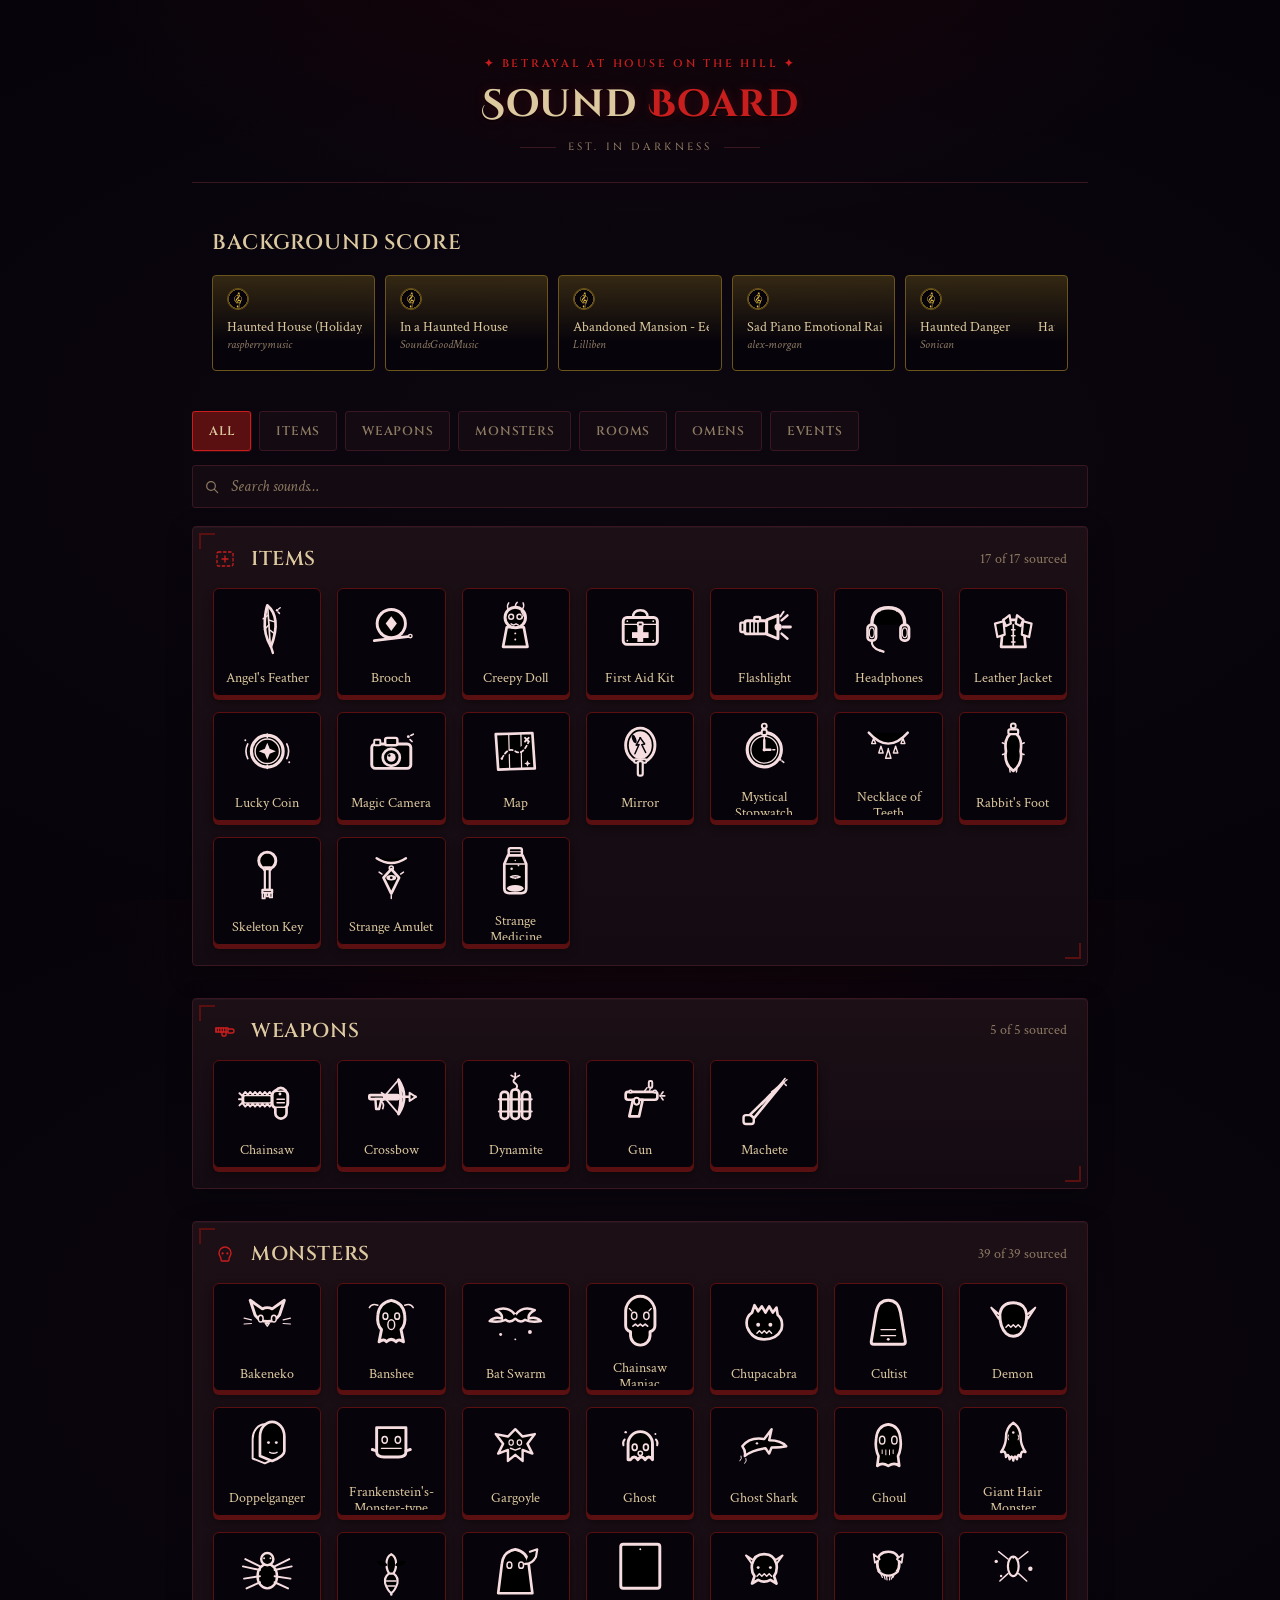
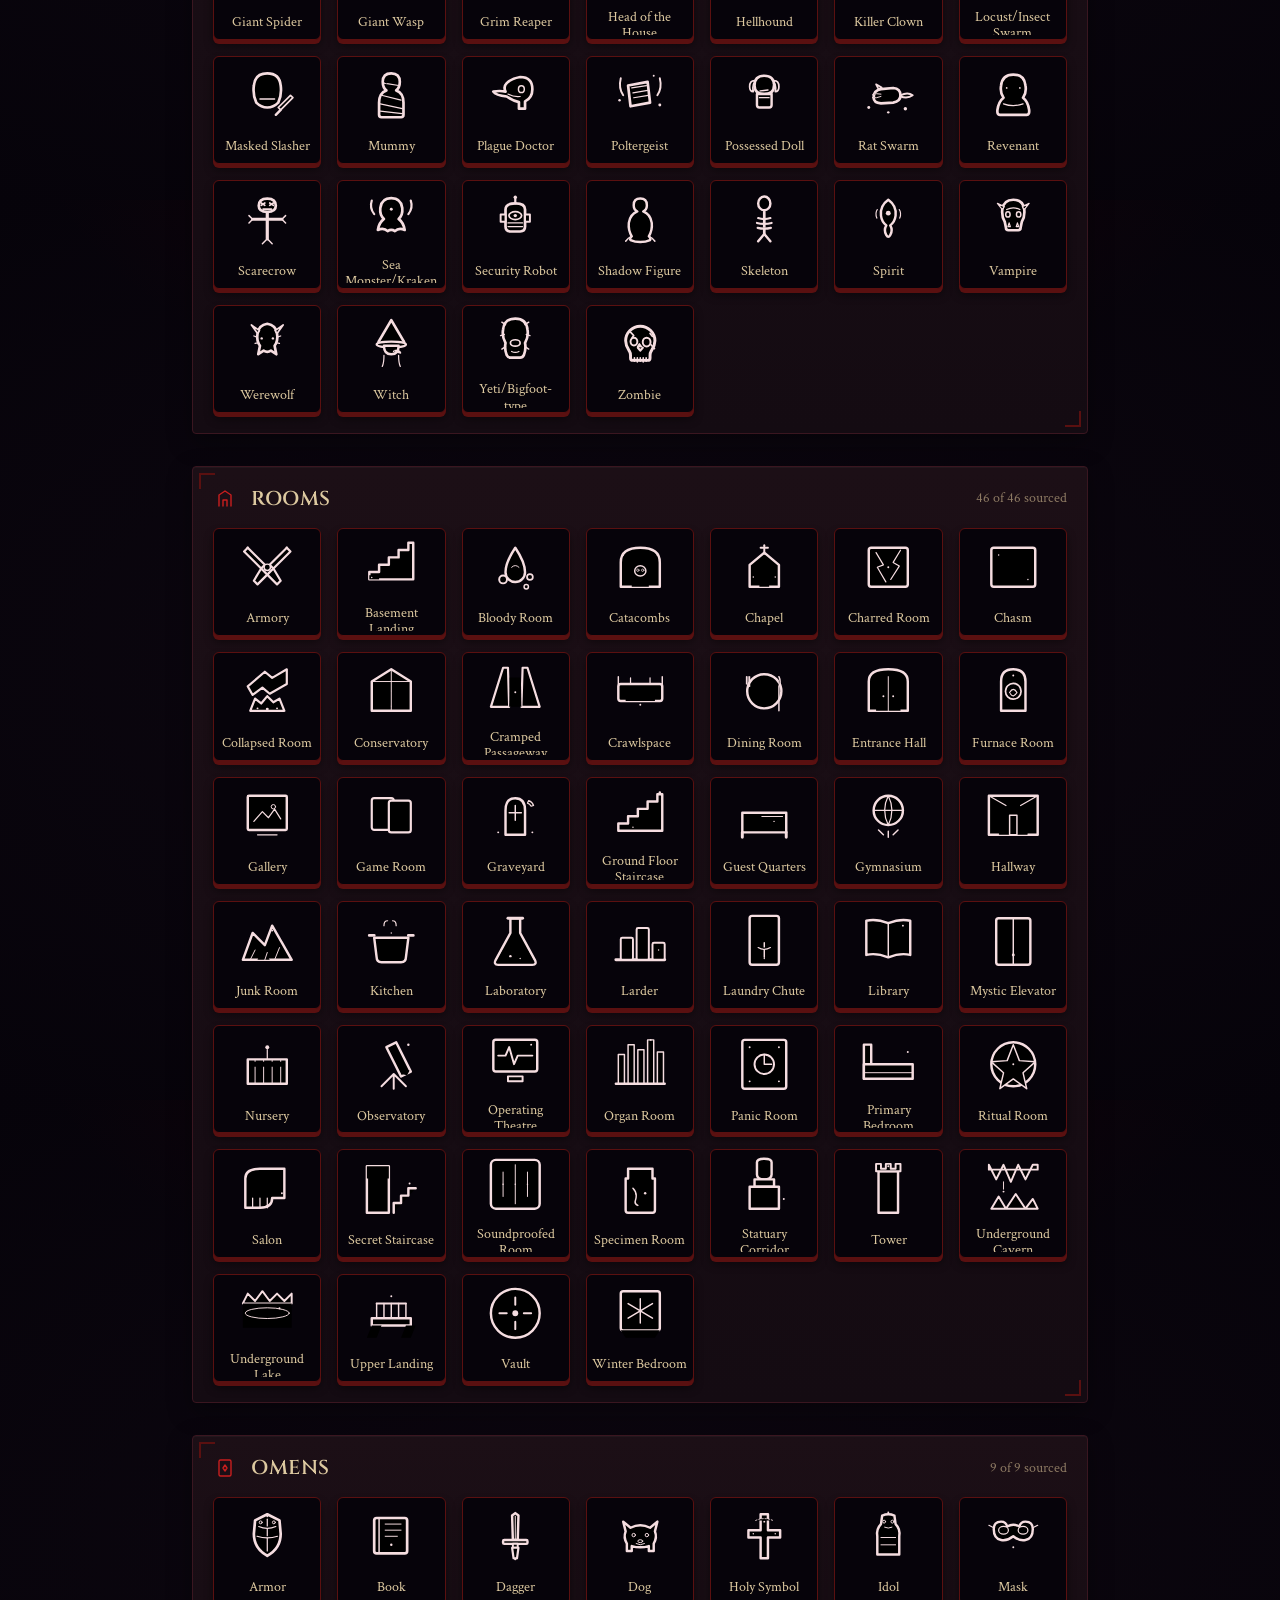
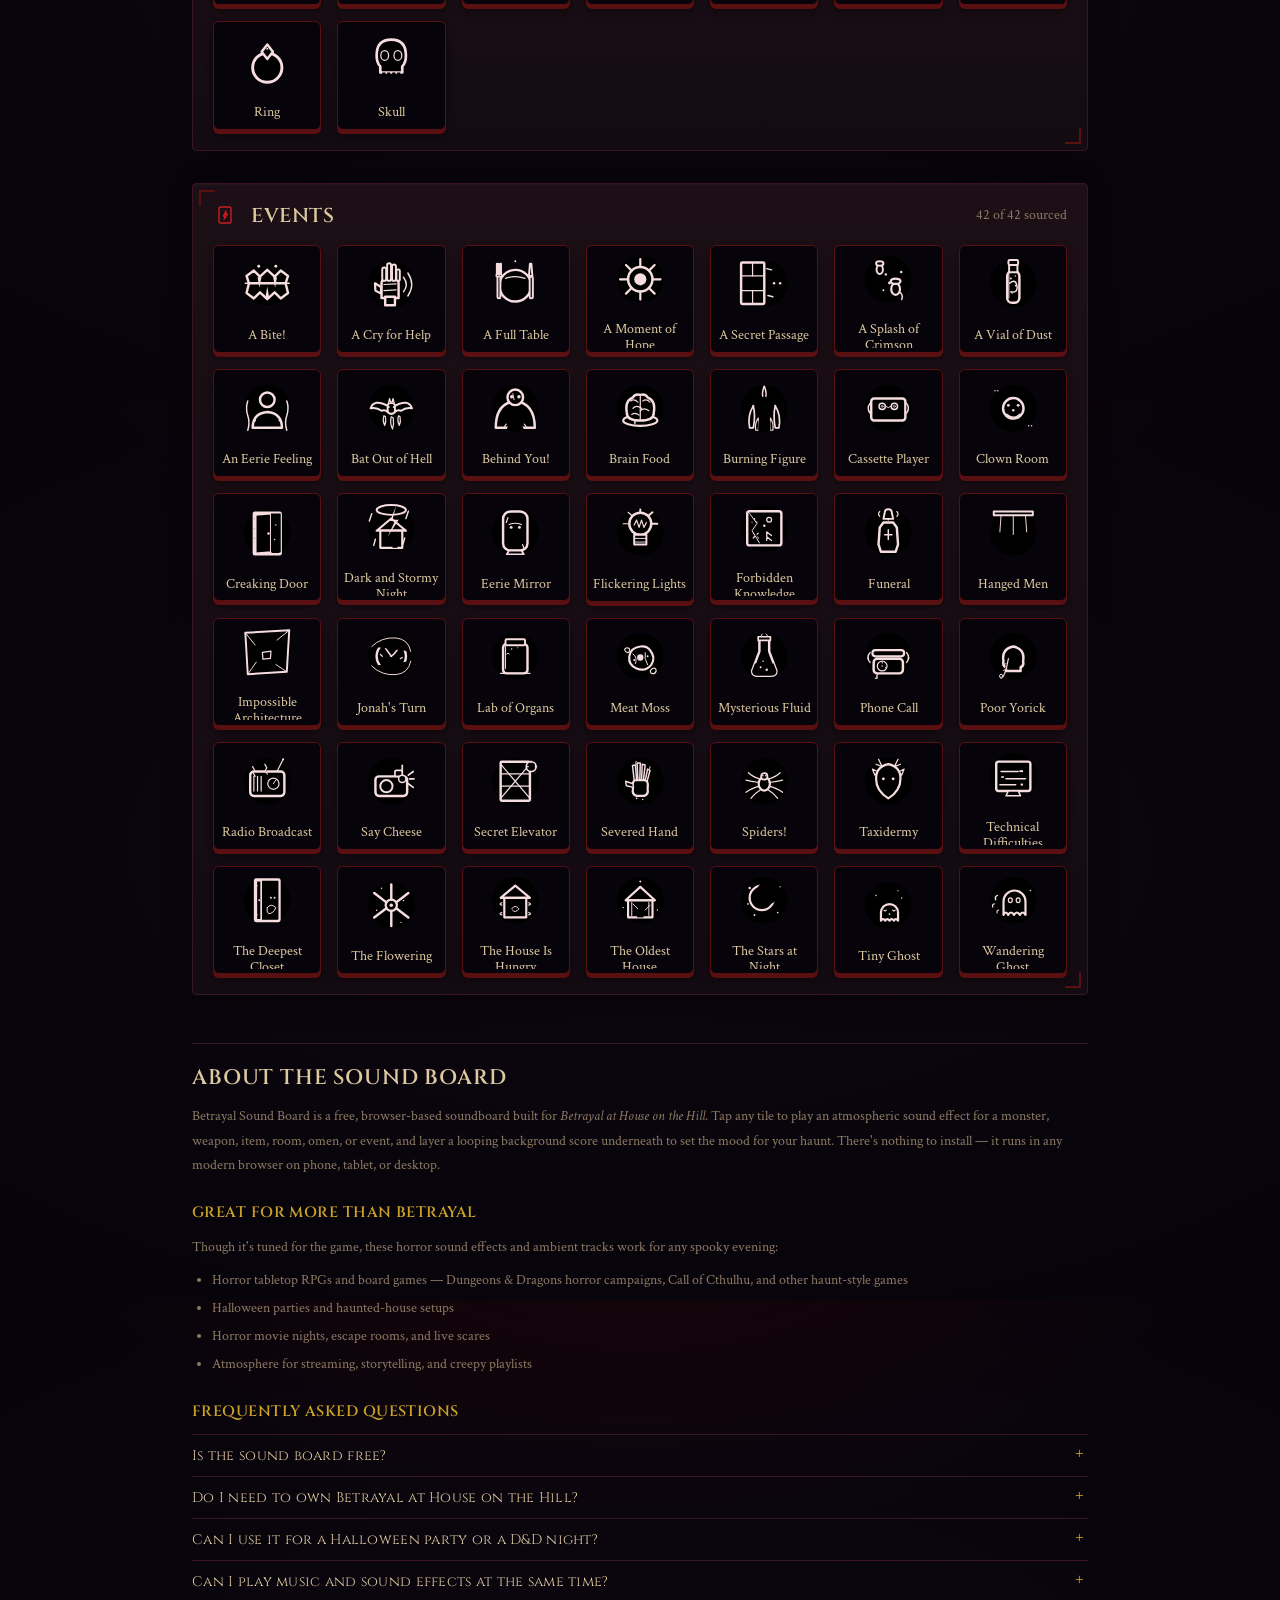
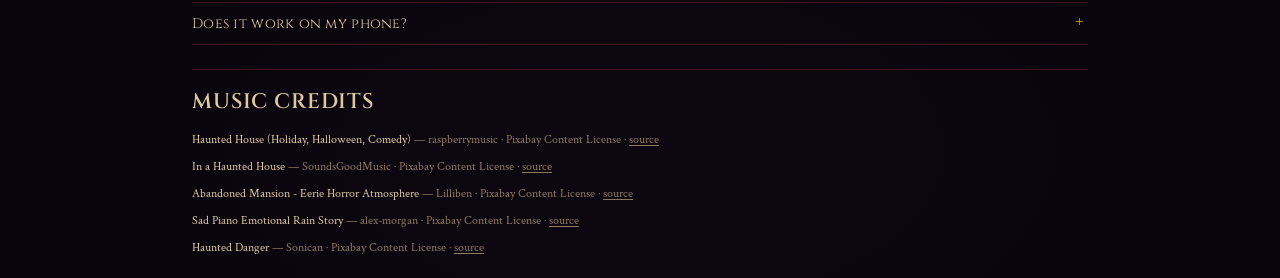
==== index.html @ 88945ec1 "Add icon: Yeti/Bigfoot-type" ====
<!DOCTYPE html>
<html lang="en">
<head>
  <meta charset="UTF-8">
  <meta name="viewport" content="width=device-width, initial-scale=1.0">
  <meta name="google-site-verification" content="H9yxS0g8GT9Xgk5vbxZVVi18vbkw7nSJnt7ozOyUka4" />

  <title>Betrayal at House on the Hill Soundboard — Monster, Weapon &amp; Room Sound Effects</title>
  <meta name="description" content="Free soundboard for Betrayal at House on the Hill: atmospheric sound effects and music for monsters, weapons, items, rooms, omens, and events.">
  <link rel="canonical" href="https://games.csiesheep.com/betrayal_sound_board/">
  <meta name="theme-color" content="#06030a">

  <!-- Icons -->
  <link rel="icon" href="favicon.svg" type="image/svg+xml">

  <!-- Open Graph -->
  <meta property="og:type" content="website">
  <meta property="og:site_name" content="Betrayal Sound Board">
  <meta property="og:title" content="Betrayal at House on the Hill Soundboard">
  <meta property="og:description" content="Atmospheric sound effects and background music for your haunt — monsters, weapons, items, rooms, omens, and events. Free, right in your browser.">
  <meta property="og:url" content="https://games.csiesheep.com/betrayal_sound_board/">
  <meta property="og:image" content="https://games.csiesheep.com/betrayal_sound_board/og-image.svg">
  <meta property="og:image:type" content="image/svg+xml">
  <meta property="og:image:width" content="1200">
  <meta property="og:image:height" content="630">
  <meta property="og:image:alt" content="Betrayal at House on the Hill Sound Board">

  <!-- Twitter -->
  <meta name="twitter:card" content="summary_large_image">
  <meta name="twitter:title" content="Betrayal at House on the Hill Soundboard">
  <meta name="twitter:description" content="Atmospheric sound effects and background music for your haunt — monsters, weapons, items, rooms, omens, and events.">
  <meta name="twitter:image" content="https://games.csiesheep.com/betrayal_sound_board/og-image.svg">

  <link rel="preconnect" href="https://fonts.googleapis.com">
  <link rel="preconnect" href="https://fonts.gstatic.com" crossorigin>
  <link href="https://fonts.googleapis.com/css2?family=Cinzel+Decorative:wght@400;700;900&family=Cinzel:wght@400;500;600;700&family=Crimson+Text:ital,wght@0,400;0,600;1,400&display=swap" rel="stylesheet">
  <link rel="stylesheet" href="css/style.css">

  <!-- Structured data -->
  <script type="application/ld+json">
  {
    "@context": "https://schema.org",
    "@graph": [
      {
        "@type": "WebSite",
        "@id": "https://games.csiesheep.com/betrayal_sound_board/#website",
        "url": "https://games.csiesheep.com/betrayal_sound_board/",
        "name": "Betrayal Sound Board",
        "description": "A free soundboard for Betrayal at House on the Hill.",
        "inLanguage": "en",
        "potentialAction": {
          "@type": "SearchAction",
          "target": {
            "@type": "EntryPoint",
            "urlTemplate": "https://games.csiesheep.com/betrayal_sound_board/?q={search_term_string}"
          },
          "query-input": "required name=search_term_string"
        }
      },
      {
        "@type": "WebApplication",
        "@id": "https://games.csiesheep.com/betrayal_sound_board/#app",
        "url": "https://games.csiesheep.com/betrayal_sound_board/",
        "name": "Betrayal Sound Board",
        "description": "Atmospheric sound effects and background music for Betrayal at House on the Hill — monsters, weapons, items, rooms, omens, and events.",
        "applicationCategory": "GameApplication",
        "operatingSystem": "Any (modern web browser)",
        "browserRequirements": "Requires JavaScript",
        "isAccessibleForFree": true,
        "offers": { "@type": "Offer", "price": "0", "priceCurrency": "USD" },
        "about": { "@type": "Game", "name": "Betrayal at House on the Hill" }
      }
    ]
  }
  </script>

  <!-- Google AdSense -->
  <script async src="https://pagead2.googlesyndication.com/pagead/js/adsbygoogle.js?client=ca-pub-3643717374169188"
     crossorigin="anonymous"></script>
</head>
<body>
  <h2 class="sr-only">Betrayal Sound Board: a soundboard for the Betrayal at House on the Hill board game, with searchable category tabs and image buttons for each sound effect.</h2>

  <!-- Static catalog: crawlable fallback of every element, mirroring the
       JavaScript-rendered board (shown only when JS is disabled). -->
  <noscript>
    <section class="static-catalog">
      <h2>Betrayal at House on the Hill — sound effects &amp; music</h2>
      <p>This soundboard plays atmospheric sound effects and background music for <em>Betrayal at House on the Hill</em>. JavaScript is required for playback. It covers the following elements from the game:</p>

      <h3>Item sound effects</h3>
      <p>Angel's Feather, Brooch, Creepy Doll, First Aid Kit, Flashlight, Headphones, Leather Jacket, Lucky Coin, Magic Camera, Map, Mirror, Mystical Stopwatch, Necklace of Teeth, Rabbit's Foot, Skeleton Key, Strange Amulet, Strange Medicine.</p>

      <h3>Weapon sound effects</h3>
      <p>Chainsaw, Crossbow, Dynamite, Gun, Machete.</p>

      <h3>Monster sound effects</h3>
      <p>Bakeneko, Banshee, Bat Swarm, Chainsaw Maniac, Chupacabra, Cultist, Demon, Doppelganger, Frankenstein's-Monster-type Creation, Gargoyle, Ghost, Ghost Shark, Ghoul, Giant Hair Monster, Giant Spider, Giant Wasp, Grim Reaper, Head of the House, Hellhound, Killer Clown, Locust/Insect Swarm, Masked Slasher, Mummy, Plague Doctor, Poltergeist, Possessed Doll, Rat Swarm, Revenant, Scarecrow, Sea Monster/Kraken, Security Robot, Shadow Figure, Skeleton, Spirit, Vampire, Werewolf, Witch, Yeti/Bigfoot-type, Zombie.</p>

      <h3>Room sound effects</h3>
      <p>Armory, Basement Landing, Bloody Room, Catacombs, Chapel, Charred Room, Chasm, Collapsed Room, Conservatory, Cramped Passageway, Crawlspace, Dining Room, Entrance Hall, Furnace Room, Gallery, Game Room, Graveyard, Ground Floor Staircase, Guest Quarters, Gymnasium, Hallway, Junk Room, Kitchen, Laboratory, Larder, Laundry Chute, Library, Mystic Elevator, Nursery, Observatory, Operating Theatre, Organ Room, Panic Room, Primary Bedroom, Ritual Room, Salon, Secret Staircase, Soundproofed Room, Specimen Room, Statuary Corridor, Tower, Underground Cavern, Underground Lake, Upper Landing, Vault, Winter Bedroom.</p>

      <h3>Omen sound effects</h3>
      <p>Armor, Book, Dagger, Dog, Holy Symbol, Idol, Mask, Ring, Skull.</p>

      <h3>Event sound effects</h3>
      <p>A Bite!, A Cry for Help, A Full Table, A Moment of Hope, A Secret Passage, A Splash of Crimson, A Vial of Dust, An Eerie Feeling, Bat Out of Hell, Behind You!, Brain Food, Burning Figure, Cassette Player, Clown Room, Creaking Door, Dark and Stormy Night, Eerie Mirror, Flickering Lights, Forbidden Knowledge, Funeral, Hanged Men, Impossible Architecture, Jonah's Turn, Lab of Organs, Meat Moss, Mysterious Fluid, Phone Call, Poor Yorick, Radio Broadcast, Say Cheese, Secret Elevator, Severed Hand, Spiders!, Taxidermy, Technical Difficulties, The Deepest Closet, The Flowering, The House Is Hungry, The Oldest House, The Stars at Night, Tiny Ghost, Wandering Ghost.</p>
    </section>
  </noscript>

  <div class="wrap">
    <header class="hero">
      <p class="title-eyebrow">✦ Betrayal at House on the Hill ✦</p>
      <h1>Sound <span class="title-accent">Board</span></h1>
      <p class="title-tagline"><span class="tagline-rule"></span>Est. in Darkness<span class="tagline-rule"></span></p>
    </header>

    <section class="music-panel" aria-label="Background Score">
      <div class="music-panel-head">
        <h2 class="section-title">Background Score</h2>
        <div class="music-player" id="music-player">
          <span class="music-now sr-only" id="music-now"></span>
          <svg class="music-vol-icon" aria-hidden="true"><use href="#i-volume"></use></svg>
          <input type="range" class="music-volume" id="music-volume" min="0" max="1" step="0.01" value="0.5" aria-label="Music volume">
          <button type="button" class="music-stop" id="music-stop" aria-label="Stop music">
            <svg><use href="#i-close"></use></svg>
          </button>
        </div>
      </div>
      <div class="music-tracks" id="music-tracks">
        <!-- rendered by js/app.js from data/music.json -->
      </div>
    </section>

    <div class="board-controls">
      <div class="tabs" id="category-tabs" role="tablist" aria-label="Filter by category">
        <!-- rendered by js/app.js from data/catalog.json -->
      </div>
      <div class="search-wrap">
        <svg class="search-icon" aria-hidden="true"><use href="#i-search"></use></svg>
        <input type="search" id="search-input" class="search-input" placeholder="Search sounds…" aria-label="Search sounds">
        <button type="button" id="search-clear" class="search-clear" aria-label="Clear search" hidden>
          <svg><use href="#i-close"></use></svg>
        </button>
      </div>
    </div>

    <main class="categories" id="categories">
      <!-- rendered by js/app.js from data/catalog.json + data/sounds.json -->
    </main>

    <p class="no-results" id="no-results" hidden>No sounds found for "<span id="no-results-term"></span>"</p>

    <section class="about" aria-labelledby="about-title">
      <h2 class="section-title" id="about-title">About the Sound Board</h2>
      <p>Betrayal Sound Board is a free, browser-based soundboard built for
        <em>Betrayal at House on the Hill</em>. Tap any tile to play an
        atmospheric sound effect for a monster, weapon, item, room, omen, or
        event, and layer a looping background score underneath to set the mood
        for your haunt. There's nothing to install — it runs in any modern
        browser on phone, tablet, or desktop.</p>

      <h3 class="about-subtitle">Great for more than Betrayal</h3>
      <p>Though it's tuned for the game, these horror sound effects and
        ambient tracks work for any spooky evening:</p>
      <ul class="about-uses">
        <li>Horror tabletop RPGs and board games — Dungeons &amp; Dragons
          horror campaigns, Call of Cthulhu, and other haunt-style games</li>
        <li>Halloween parties and haunted-house setups</li>
        <li>Horror movie nights, escape rooms, and live scares</li>
        <li>Atmosphere for streaming, storytelling, and creepy playlists</li>
      </ul>

      <h3 class="about-subtitle">Frequently asked questions</h3>
      <div class="faq">
        <details>
          <summary>Is the sound board free?</summary>
          <p>Yes — it's completely free, with no account, sign-up, or download
            required. Just open the page and play.</p>
        </details>
        <details>
          <summary>Do I need to own Betrayal at House on the Hill?</summary>
          <p>No. It's organized around the game's monsters, rooms, and events,
            but the sounds stand on their own for any horror atmosphere.</p>
        </details>
        <details>
          <summary>Can I use it for a Halloween party or a D&amp;D night?</summary>
          <p>Absolutely. Trigger one-shot sound effects on demand and loop a
            background score for parties, tabletop RPGs, or horror movie nights.</p>
        </details>
        <details>
          <summary>Can I play music and sound effects at the same time?</summary>
          <p>Yes. The background score loops continuously while you tap
            individual sound-effect tiles over the top of it.</p>
        </details>
        <details>
          <summary>Does it work on my phone?</summary>
          <p>Yes — the board works in any modern mobile or desktop browser,
            no app needed.</p>
        </details>
      </div>
    </section>

    <section class="credits" aria-label="Music credits">
      <h2 class="section-title">Music Credits</h2>
      <ul class="credits-list" id="music-credits">
        <!-- rendered by js/app.js from data/music.json -->
      </ul>
    </section>

    <div class="ad-slot">
      <!-- square bottom -->
      <ins class="adsbygoogle"
           style="display:block"
           data-ad-client="ca-pub-3643717374169188"
           data-ad-slot="4929405343"
           data-ad-format="auto"
           data-full-width-responsive="true"></ins>
      <script>
           (adsbygoogle = window.adsbygoogle || []).push({});
      </script>
    </div>
  </div>

  <svg style="display:none" aria-hidden="true">
    <defs>
      <symbol id="i-close" viewBox="0 0 24 24" fill="none" stroke="currentColor" stroke-width="2" stroke-linecap="round"><line x1="5" y1="5" x2="19" y2="19"/><line x1="19" y1="5" x2="5" y2="19"/></symbol>
      <symbol id="i-chevron" viewBox="0 0 24 24" fill="none" stroke="currentColor" stroke-width="2" stroke-linecap="round" stroke-linejoin="round"><polyline points="6 9 12 15 18 9"/></symbol>
      <symbol id="i-volume" viewBox="0 0 24 24" fill="none" stroke="currentColor" stroke-width="1.6" stroke-linecap="round" stroke-linejoin="round"><path d="M4 10v4h4l5 4V6l-5 4Z"/><path d="M16.5 9a4.5 4.5 0 0 1 0 6"/></symbol>
      <symbol id="i-link" viewBox="0 0 24 24" fill="none" stroke="currentColor" stroke-width="1.6" stroke-linecap="round" stroke-linejoin="round"><path d="M10 14a4 4 0 0 0 5.7 0l2.6-2.6a4 4 0 0 0-5.7-5.7L11 7"/><path d="M14 10a4 4 0 0 0-5.7 0L5.7 12.6a4 4 0 0 0 5.7 5.7L13 17"/></symbol>
      <symbol id="i-search" viewBox="0 0 24 24" fill="none" stroke="currentColor" stroke-width="1.8" stroke-linecap="round" stroke-linejoin="round"><circle cx="10.5" cy="10.5" r="6.5"/><line x1="15.3" y1="15.3" x2="20.5" y2="20.5"/></symbol>

      <symbol id="i-placeholder" viewBox="0 0 24 24" fill="none" stroke="currentColor" stroke-width="1.3" stroke-linecap="round" stroke-linejoin="round">
        <rect x="4" y="5" width="16" height="14" rx="1.5" stroke-dasharray="2.5 2.5"/>
        <line x1="12" y1="9" x2="12" y2="15"/>
        <line x1="9" y1="12" x2="15" y2="12"/>
      </symbol>

      <symbol id="i-cat-weapon" viewBox="0 0 24 24" fill="none" stroke="currentColor" stroke-width="1.4" stroke-linecap="round" stroke-linejoin="round">
        <path d="M3 14 15 14 15 10 3 10 Z"/>
        <path d="M3 10 v4 M5.5 10 v4 M8 10 v4 M10.5 10 v4 M13 10 v4"/>
        <path d="M15 11 h4 a2 2 0 0 1 0 4 h-4"/>
        <path d="M9 14 v3 a1 1 0 0 0 1 1 h2 a1 1 0 0 0 1 -1 v-3"/>
      </symbol>

      <symbol id="i-cat-monster" viewBox="0 0 24 24" fill="none" stroke="currentColor" stroke-width="1.4" stroke-linecap="round" stroke-linejoin="round">
        <path d="M6 11a6 6 0 0 1 12 0c0 2.2-1 3.4-1.6 4.3-.4.6-.4 1-.4 1.7v1a1 1 0 0 1-1 1h-6a1 1 0 0 1-1-1v-1c0-.7 0-1.1-.4-1.7C7 14.4 6 13.2 6 11Z"/>
        <circle cx="9.6" cy="11.4" r="1.1" fill="currentColor" stroke="none"/>
        <circle cx="14.4" cy="11.4" r="1.1" fill="currentColor" stroke="none"/>
      </symbol>

      <symbol id="i-cat-room" viewBox="0 0 24 24" fill="none" stroke="currentColor" stroke-width="1.4" stroke-linecap="round" stroke-linejoin="round">
        <path d="M6 20V9l6-4 6 4v11"/>
        <path d="M10 20v-6h4v6"/>
      </symbol>

      <symbol id="i-cat-omen" viewBox="0 0 24 24" fill="none" stroke="currentColor" stroke-width="1.4" stroke-linecap="round" stroke-linejoin="round">
        <rect x="6" y="4" width="12" height="16" rx="1.5"/>
        <path d="M12 9 L14 12 L12 15 L10 12 Z"/>
      </symbol>

      <symbol id="i-cat-event" viewBox="0 0 24 24" fill="none" stroke="currentColor" stroke-width="1.4" stroke-linecap="round" stroke-linejoin="round">
        <rect x="6" y="4" width="12" height="16" rx="1.5"/>
        <path d="M13 8 L10.5 13 L12.5 13 L11 16 L14.5 11 L12.5 11 Z"/>
      </symbol>

      <symbol id="i-flashlight" viewBox="0 0 24 24" stroke-linecap="round" stroke-linejoin="round">
        <rect class="fill-dim" x="2.2" y="10.1" width="2" height="3.8" rx="0.5" stroke="currentColor" stroke-width="1"/>
        <rect class="fill-dim" x="4" y="9.3" width="9" height="5.4" rx="1" stroke="currentColor" stroke-width="1.2"/>
        <line x1="6.2" y1="9.7" x2="6.2" y2="14.1" stroke="currentColor" stroke-width="0.7"/>
        <line x1="7.8" y1="9.7" x2="7.8" y2="14.1" stroke="currentColor" stroke-width="0.7"/>
        <line x1="9.4" y1="9.7" x2="9.4" y2="14.1" stroke="currentColor" stroke-width="0.7"/>
        <rect class="fill-dim" x="7.9" y="7.8" width="2.4" height="1.7" rx="0.5" stroke="currentColor" stroke-width="1"/>
        <path class="fill-dim" d="M13 9 L17.6 7.1 L17.6 16.7 L13 14.8 Z" stroke="currentColor" stroke-width="1.2"/>
        <circle cx="17.7" cy="11.9" r="1.5" fill="currentColor"/>
        <line x1="19.7" y1="11.9" x2="22.7" y2="11.9" stroke="currentColor" stroke-width="1.2"/>
        <line x1="19.1" y1="9.2" x2="21.5" y2="7.1" stroke="currentColor" stroke-width="1"/>
        <line x1="19.1" y1="14.6" x2="21.5" y2="16.7" stroke="currentColor" stroke-width="1"/>
        <line x1="18.6" y1="7.6" x2="19.9" y2="5.6" stroke="currentColor" stroke-width="0.8"/>
      </symbol>

      <symbol id="i-chainsaw" viewBox="0 0 24 24" stroke-linecap="round" stroke-linejoin="round">
        <rect class="fill-dim" x="2" y="10.2" width="12" height="3.6" rx="1" stroke="currentColor" stroke-width="1.2"/>
        <path class="stroke-only" d="M2 10.2 L3 9 L4 10.2 L5 9 L6 10.2 L7 9 L8 10.2 L9 9 L10 10.2 L11 9 L12 10.2 L13 9 L14 10.2" stroke="currentColor" stroke-width="0.8"/>
        <path class="stroke-only" d="M2 13.8 L3 15 L4 13.8 L5 15 L6 13.8 L7 15 L8 13.8 L9 15 L10 13.8 L11 15 L12 13.8 L13 15 L14 13.8" stroke="currentColor" stroke-width="0.8"/>
        <rect class="fill-dim" x="14" y="8.4" width="6.4" height="7.2" rx="2" stroke="currentColor" stroke-width="1.2"/>
        <circle cx="17.2" cy="9.8" r="0.6" fill="currentColor"/>
        <line x1="16" y1="12" x2="19" y2="12" stroke="currentColor" stroke-width="0.6"/>
        <line x1="16" y1="13.4" x2="19" y2="13.4" stroke="currentColor" stroke-width="0.6"/>
        <path class="stroke-only" d="M15.5 8.4 Q17.5 6.2 19.5 8.4" stroke="currentColor" stroke-width="1.1"/>
        <path class="stroke-only" d="M15.3 15.6 v2 a2.3 2.3 0 0 0 4.6 0 v-2" stroke="currentColor" stroke-width="1.1"/>
        <line x1="0.6" y1="9.5" x2="1.8" y2="10.6" stroke="currentColor" stroke-width="0.8"/>
        <line x1="0.4" y1="12" x2="1.8" y2="12" stroke="currentColor" stroke-width="0.8"/>
        <line x1="0.6" y1="14.5" x2="1.8" y2="13.4" stroke="currentColor" stroke-width="0.8"/>
      </symbol>

      <symbol id="i-skull" viewBox="0 0 24 24" stroke-linecap="round" stroke-linejoin="round">
        <path class="fill-dim" d="M6 11a6 6 0 0 1 12 0c0 2.2-1 3.4-1.6 4.3-.4.6-.4 1-.4 1.7v1a1 1 0 0 1-1 1h-6a1 1 0 0 1-1-1v-1c0-.7 0-1.1-.4-1.7C7 14.4 6 13.2 6 11Z" stroke="currentColor" stroke-width="1.2"/>
        <ellipse class="fill-void" cx="9.4" cy="11.3" rx="1.4" ry="1.6" stroke="currentColor" stroke-width="0.8"/>
        <ellipse class="fill-void" cx="14.6" cy="11.5" rx="1.6" ry="1.8" stroke="currentColor" stroke-width="0.8"/>
        <path class="fill-void" d="M11.6 12.2 L12.5 13.4 L10.9 13.4 Z" stroke="currentColor" stroke-width="0.6"/>
        <path class="stroke-only" d="M11 13.8 12 15 13 13.8" stroke="currentColor" stroke-width="0.9"/>
        <path class="stroke-only" d="M9.6 18 v1.3 M10.8 18 v1.6 M12 18 v1.3 M13.2 18 v1.6 M14.4 18 v1.3" stroke="currentColor" stroke-width="0.7"/>
        <path class="stroke-only" d="M8 7.4 L9.3 8.8 L8.6 9.8" stroke="currentColor" stroke-width="0.7"/>
        <path class="stroke-only" d="M16 8 L17 9.2" stroke="currentColor" stroke-width="0.7"/>
        <line x1="16.4" y1="12.6" x2="17.8" y2="14.2" stroke="currentColor" stroke-width="0.7"/>
      </symbol>

      <symbol id="i-ghost" viewBox="0 0 24 24" stroke-linecap="round" stroke-linejoin="round">
        <path class="fill-dim" d="M7 11 A5 5 0 0 1 17 11 L17 17.5 Q15.5 15.3 14 17.5 Q12.5 15.3 11 17.5 Q9.5 15.3 8 17.5 L7 17.5 Z" stroke="currentColor" stroke-width="1.2"/>
        <ellipse class="fill-void" cx="9.7" cy="12.4" rx="1" ry="1.3" stroke="currentColor" stroke-width="0.7"/>
        <ellipse class="fill-void" cx="14.3" cy="12.4" rx="1" ry="1.3" stroke="currentColor" stroke-width="0.7"/>
        <circle class="fill-void" cx="12" cy="14.9" r="0.9" stroke="currentColor" stroke-width="0.6"/>
        <path class="stroke-only" d="M5.6 9.2 Q4.6 10.2 5.1 11.6" stroke="currentColor" stroke-width="0.8"/>
        <path class="stroke-only" d="M18.4 9.2 Q19.4 10.2 18.9 11.6" stroke="currentColor" stroke-width="0.8"/>
        <circle cx="6" cy="6.2" r="0.5" fill="currentColor"/>
        <circle cx="18.2" cy="7" r="0.4" fill="currentColor"/>
      </symbol>

      <symbol id="i-bakeneko" viewBox="0 0 24 24" stroke-linecap="round" stroke-linejoin="round">
        <path class="fill-dim" d="M7 9 L5 3 L10 6.5 Q12 5.5 14 6.5 L19 3 L17 9 A6 6 0 0 1 7 9 Z" stroke="currentColor" stroke-width="1.2"/>
        <ellipse class="fill-void" cx="9.3" cy="10.5" rx="1" ry="1.4" stroke="currentColor" stroke-width="0.6"/>
        <ellipse class="fill-void" cx="14.7" cy="10.5" rx="1" ry="1.4" stroke="currentColor" stroke-width="0.6"/>
        <path class="stroke-only" d="M11.2 12.4 L12.8 12.4 L12 13.6 Z" stroke="currentColor" stroke-width="0.6"/>
        <path class="stroke-only" d="M5.5 11 L2.5 10.3 M5.5 12.5 L2.5 12.7 M18.5 11 L21.5 10.3 M18.5 12.5 L21.5 12.7" stroke="currentColor" stroke-width="0.5"/>
      </symbol>

      <symbol id="i-banshee" viewBox="0 0 24 24" stroke-linecap="round" stroke-linejoin="round">
        <path class="fill-dim" d="M12 3 Q7 4 6.5 9 Q6 13 8 15 L7 20 Q9 18.5 10 20 Q12 18 14 20 Q15 18.5 17 20 L16 15 Q18 13 17.5 9 Q17 4 12 3 Z" stroke="currentColor" stroke-width="1.2"/>
        <ellipse class="fill-void" cx="9.6" cy="9.5" rx="1" ry="1.3" stroke="currentColor" stroke-width="0.6"/>
        <ellipse class="fill-void" cx="14.4" cy="9.5" rx="1" ry="1.3" stroke="currentColor" stroke-width="0.6"/>
        <ellipse class="fill-void" cx="12" cy="13" rx="1.4" ry="2" stroke="currentColor" stroke-width="0.6"/>
        <path class="stroke-only" d="M6.5 5 Q4 4 3 6 M17.5 5 Q20 4 21 6" stroke="currentColor" stroke-width="0.6"/>
      </symbol>

      <symbol id="i-bat-swarm" viewBox="0 0 24 24" stroke-linecap="round" stroke-linejoin="round">
        <path class="fill-dim" d="M12 9 Q9 5 4 7 Q7 8.5 6.5 10.5 Q3.5 9.5 1.5 11.5 Q5 12.3 8 11 Q10 12.5 12 10.5 Q14 12.5 16 11 Q19 12.3 22.5 11.5 Q20.5 9.5 17.5 10.5 Q17 8.5 20 7 Q15 5 12 9 Z" stroke="currentColor" stroke-width="1"/>
        <ellipse class="fill-void" cx="12" cy="9.3" rx="0.5" ry="0.7"/>
        <circle cx="6" cy="17" r="0.6" fill="currentColor"/>
        <circle cx="18" cy="16" r="0.8" fill="currentColor"/>
        <circle cx="12" cy="19" r="0.4" fill="currentColor"/>
      </symbol>

      <symbol id="i-chainsaw-maniac" viewBox="0 0 24 24" stroke-linecap="round" stroke-linejoin="round">
        <path class="fill-dim" d="M12 3 A6 6.5 0 0 1 18 10 L18 15 Q18 17 16 17.5 L16 19 A4 4 0 0 1 8 19 L8 17.5 Q6 17 6 15 L6 10 A6 6.5 0 0 1 12 3 Z" stroke="currentColor" stroke-width="1.2"/>
        <ellipse class="fill-void" cx="9.5" cy="11" rx="1.1" ry="1.5" stroke="currentColor" stroke-width="0.6"/>
        <ellipse class="fill-void" cx="14.5" cy="11" rx="1.1" ry="1.5" stroke="currentColor" stroke-width="0.6"/>
        <path class="stroke-only" d="M9 15.2 L10 14.4 L11 15.2 L12 14.4 L13 15.2 L14 14.4 L15 15.2" stroke="currentColor" stroke-width="0.7"/>
        <path class="stroke-only" d="M7.5 8 L8.5 9 M16.5 8 L15.5 9" stroke="currentColor" stroke-width="0.5"/>
      </symbol>

      <symbol id="i-chupacabra" viewBox="0 0 24 24" stroke-linecap="round" stroke-linejoin="round">
        <path class="fill-dim" d="M5 14 Q4 10 7 8 L8 5 L9.5 7.5 L11 5.5 L12.5 8 L14 5.5 L15.5 8 L17 6 L17.5 9 Q20 11 19 15 Q17 19 12 19 Q7 19 5 14 Z" stroke="currentColor" stroke-width="1.1"/>
        <path class="stroke-only" d="M9 16.5 L10 15.5 L11 16.5 L12 15.5 L13 16.5 L14 15.5 L15 16.5" stroke="currentColor" stroke-width="0.6"/>
        <circle cx="9.5" cy="13" r="0.8" fill="currentColor"/>
        <circle cx="14.5" cy="13" r="0.8" fill="currentColor"/>
      </symbol>

      <symbol id="i-cultist" viewBox="0 0 24 24" stroke-linecap="round" stroke-linejoin="round">
        <path class="fill-dim" d="M12 3 Q8 3 7 8 L5 20 Q5 21 6 21 L18 21 Q19 21 19 20 L17 8 Q16 3 12 3 Z" stroke="currentColor" stroke-width="1.2"/>
        <path class="fill-void" d="M12 6 Q9.5 6 9 9.5 Q9 12 12 12.5 Q15 12 15 9.5 Q14.5 6 12 6 Z"/>
        <path class="stroke-only" d="M9 15 L15 15 M9 17.5 L15 17.5" stroke="currentColor" stroke-width="0.5"/>
        <circle cx="12" cy="19" r="0.6" fill="currentColor"/>
      </symbol>

      <symbol id="i-demon" viewBox="0 0 24 24" stroke-linecap="round" stroke-linejoin="round">
        <path class="fill-dim" d="M12 4 Q7 4 6.5 9 Q6.5 14 9 16.5 Q12 19 15 16.5 Q17.5 14 17.5 9 Q17 4 12 4 Z" stroke="currentColor" stroke-width="1.2"/>
        <path class="fill-dim" d="M6.5 9 L3 6 L6 10.5 Z M17.5 9 L21 6 L18 10.5 Z" stroke="currentColor" stroke-width="0.8"/>
        <path class="fill-void" d="M8.5 10.5 Q9.3 9.8 10 10.5 Q9.3 11.2 8.5 10.5 Z"/>
        <path class="fill-void" d="M15.5 10.5 Q14.7 9.8 14 10.5 Q14.7 11.2 15.5 10.5 Z"/>
        <path class="stroke-only" d="M9 14 L10 13 L11 14 L12 13 L13 14 L14 13 L15 14" stroke="currentColor" stroke-width="0.6"/>
      </symbol>

      <symbol id="i-doppelganger" viewBox="0 0 24 24" stroke-linecap="round" stroke-linejoin="round">
        <path class="stroke-only" d="M6 9 A5 6 0 0 1 16 9 L16 15 Q16 17 11 19 L6 17 Z" stroke="currentColor" stroke-width="0.8"/>
        <path class="fill-dim" d="M9 8 A5 6 0 0 1 19 8 L19 14 Q19 16 14 18 L9 16 Z" stroke="currentColor" stroke-width="1.1"/>
        <circle cx="12.5" cy="10.5" r="0.6" fill="currentColor"/>
        <circle cx="15.7" cy="10.5" r="0.6" fill="currentColor"/>
        <path class="stroke-only" d="M13 14.5 Q14.5 15.3 16 14.5" stroke="currentColor" stroke-width="0.6"/>
      </symbol>

      <symbol id="i-frankensteins-monster-type-creation" viewBox="0 0 24 24" stroke-linecap="round" stroke-linejoin="round">
        <path class="fill-dim" d="M6 6 L18 6 L18 16 Q18 18 15 18 L9 18 Q6 18 6 16 Z" stroke="currentColor" stroke-width="1.2"/>
        <ellipse class="fill-void" cx="9.3" cy="11" rx="1.1" ry="1.4" stroke="currentColor" stroke-width="0.6"/>
        <ellipse class="fill-void" cx="14.7" cy="11" rx="1.1" ry="1.4" stroke="currentColor" stroke-width="0.6"/>
        <path class="stroke-only" d="M8 14.5 L16 14.5" stroke="currentColor" stroke-width="0.6"/>
        <path class="stroke-only" d="M4.3 15 L6 15.5 M19.7 15 L18 15.5" stroke="currentColor" stroke-width="1.2"/>
        <circle cx="4.3" cy="15" r="0.6" fill="currentColor"/>
        <circle cx="19.7" cy="15" r="0.6" fill="currentColor"/>
      </symbol>

      <symbol id="i-gargoyle" viewBox="0 0 24 24" stroke-linecap="round" stroke-linejoin="round">
        <path class="fill-dim" d="M12 5 L9 8 L4 7 L7 11 L5 15 L9 13.5 L9 18 L12 15.5 L15 18 L15 13.5 L19 15 L17 11 L20 7 L15 8 Z" stroke="currentColor" stroke-width="1"/>
        <ellipse class="fill-void" cx="10.3" cy="10.5" rx="0.9" ry="1.1" stroke="currentColor" stroke-width="0.5"/>
        <ellipse class="fill-void" cx="13.7" cy="10.5" rx="0.9" ry="1.1" stroke="currentColor" stroke-width="0.5"/>
        <path class="stroke-only" d="M10 12.8 L12 13.6 L14 12.8" stroke="currentColor" stroke-width="0.6"/>
      </symbol>

      <symbol id="i-ghost-shark" viewBox="0 0 24 24" stroke-linecap="round" stroke-linejoin="round">
        <path class="fill-dim" d="M3 12 Q6 8 12 9 L15 5 L14 9.5 Q19 9.5 21 12 Q19 12.5 15 12.5 L14 15 L12.5 12.8 Q7 13.5 4 16 Q4.5 14 3 12 Z" stroke="currentColor" stroke-width="1"/>
        <circle cx="9" cy="10.8" r="0.5" fill="currentColor"/>
        <path class="stroke-only" d="M2 18 Q3 17 2.5 16 M4 19 Q5 18 4.5 17" stroke="currentColor" stroke-width="0.4"/>
      </symbol>

      <symbol id="i-ghoul" viewBox="0 0 24 24" stroke-linecap="round" stroke-linejoin="round">
        <path class="fill-dim" d="M12 3 Q7.5 3.5 7 9 Q6.5 13 8 16 L7.5 20 Q9.5 18.5 12 20 Q14.5 18.5 16.5 20 L16 16 Q17.5 13 17 9 Q16.5 3.5 12 3 Z" stroke="currentColor" stroke-width="1.1"/>
        <ellipse class="fill-void" cx="9.5" cy="9.5" rx="1.1" ry="1.6" stroke="currentColor" stroke-width="0.6"/>
        <ellipse class="fill-void" cx="14.5" cy="9.5" rx="1.1" ry="1.6" stroke="currentColor" stroke-width="0.6"/>
        <path class="fill-void" d="M9 13.5 L15 13.5 L15 15 Q12 16.5 9 15 Z"/>
        <path class="stroke-only" d="M9.5 13.5 L9.5 15 M11 13.5 L11 15.5 M12.5 13.5 L12.5 15.5 M14 13.5 L14 15" stroke="currentColor" stroke-width="0.4"/>
      </symbol>

      <symbol id="i-giant-hair-monster" viewBox="0 0 24 24" stroke-linecap="round" stroke-linejoin="round">
        <path class="fill-dim" d="M12 4 Q9 6 9 10 Q9 13 7 16 Q9 15 9 18 Q10 16 10.5 19 Q11.5 16.5 12 19.5 Q12.5 16.5 13.5 19 Q14 16 15 18 Q15 15 17 16 Q15 13 15 10 Q15 6 12 4 Z" stroke="currentColor" stroke-width="1"/>
        <circle cx="12" cy="8" r="0.5" fill="currentColor"/>
        <path class="stroke-only" d="M10 9 Q9.5 10 10 11 M14 9 Q14.5 10 14 11" stroke="currentColor" stroke-width="0.4"/>
      </symbol>

      <symbol id="i-giant-spider" viewBox="0 0 24 24" stroke-linecap="round" stroke-linejoin="round">
        <ellipse class="fill-dim" cx="12" cy="14" rx="4" ry="5" stroke="currentColor" stroke-width="1"/>
        <circle class="fill-dim" cx="12" cy="7" r="2.5" stroke="currentColor" stroke-width="1"/>
        <path class="stroke-only" d="M9 10 L3 7 M9 11.5 L2 10 M9 14 L2.5 15 M9 16.5 L3.5 19 M15 10 L21 7 M15 11.5 L22 10 M15 14 L21.5 15 M15 16.5 L20.5 19" stroke="currentColor" stroke-width="0.8"/>
        <circle cx="10.7" cy="6.7" r="0.4" fill="currentColor"/>
        <circle cx="13.3" cy="6.7" r="0.4" fill="currentColor"/>
      </symbol>

      <symbol id="i-giant-wasp" viewBox="0 0 24 24" stroke-linecap="round" stroke-linejoin="round">
        <path class="fill-dim" d="M12 5 Q10 6 10 9 Q10 12 12 14 Q14 12 14 9 Q14 6 12 5 Z" stroke="currentColor" stroke-width="0.9"/>
        <path class="fill-dim" d="M11 13 Q9 14.5 9.5 17 Q10.5 20 12 21 Q13.5 20 14.5 17 Q15 14.5 13 13 Z" stroke="currentColor" stroke-width="0.9"/>
        <path class="stroke-only" d="M10 16 L14 16 M10.5 18 L13.5 18" stroke="currentColor" stroke-width="0.6"/>
        <path class="fill-void" d="M6 8 Q9 7 10.5 9.5 Q8 11 6 8 Z M18 8 Q15 7 13.5 9.5 Q16 11 18 8 Z"/>
        <circle cx="12" cy="21.5" r="0.5" fill="currentColor"/>
      </symbol>

      <symbol id="i-grim-reaper" viewBox="0 0 24 24" stroke-linecap="round" stroke-linejoin="round">
        <path class="fill-dim" d="M12 3 Q7 4 6.5 9 L5 21 L19 21 L17.5 9 Q17 4 12 3 Z" stroke="currentColor" stroke-width="1.1"/>
        <ellipse class="fill-void" cx="9.6" cy="9.5" rx="1" ry="1.3" stroke="currentColor" stroke-width="0.6"/>
        <ellipse class="fill-void" cx="14.4" cy="9.5" rx="1" ry="1.3" stroke="currentColor" stroke-width="0.6"/>
        <path class="stroke-only" d="M18 4 L21 3 L20.5 6 Q19 9 16 9" stroke="currentColor" stroke-width="0.9"/>
        <circle cx="20.7" cy="3.3" r="0.4" fill="currentColor"/>
      </symbol>

      <symbol id="i-head-of-the-house" viewBox="0 0 24 24" stroke-linecap="round" stroke-linejoin="round">
        <rect class="fill-dim" x="4" y="3" width="16" height="18" rx="1" stroke="currentColor" stroke-width="1.2"/>
        <path class="fill-void" d="M12 7 Q9.5 7 9.5 10 Q9.5 12.5 12 13 Q14.5 12.5 14.5 10 Q14.5 7 12 7 Z"/>
        <path class="fill-void" d="M8 18 Q8 14.5 12 14.5 Q16 14.5 16 18 Z"/>
        <circle cx="12" cy="5" r="0.4" fill="currentColor"/>
      </symbol>

      <symbol id="i-hellhound" viewBox="0 0 24 24" stroke-linecap="round" stroke-linejoin="round">
        <path class="fill-dim" d="M12 5 Q8 5 7 9 Q6.5 12 8 14 L7 17 L9.5 15.5 Q12 17 14.5 15.5 L17 17 L16 14 Q17.5 12 17 9 Q16 5 12 5 Z" stroke="currentColor" stroke-width="1.1"/>
        <path class="fill-dim" d="M7 9 L4.5 5.5 L7.5 7.5 Z M17 9 L19.5 5.5 L16.5 7.5 Z" stroke="currentColor" stroke-width="0.8"/>
        <circle cx="9.5" cy="10.5" r="0.6" fill="currentColor"/>
        <circle cx="14.5" cy="10.5" r="0.6" fill="currentColor"/>
        <path class="stroke-only" d="M9 14 L10 13 L11 14 L12 13 L13 14 L14 13 L15 14" stroke="currentColor" stroke-width="0.6"/>
      </symbol>

      <symbol id="i-locust-insect-swarm" viewBox="0 0 24 24" stroke-linecap="round" stroke-linejoin="round">
        <ellipse class="fill-dim" cx="12" cy="12" rx="2.2" ry="4" stroke="currentColor" stroke-width="0.9"/>
        <path class="stroke-only" d="M9.8 9 L6 6 M14.2 9 L18 6 M9.8 15 L6.5 18 M14.2 15 L17.5 18" stroke="currentColor" stroke-width="0.6"/>
        <circle cx="12" cy="8.5" r="0.4" fill="currentColor"/>
        <circle cx="5" cy="10" r="0.7" fill="currentColor"/>
        <circle cx="19" cy="13" r="0.9" fill="currentColor"/>
        <circle cx="7" cy="16" r="0.5" fill="currentColor"/>
      </symbol>

      <symbol id="i-masked-slasher" viewBox="0 0 24 24" stroke-linecap="round" stroke-linejoin="round">
        <path class="fill-dim" d="M12 3 Q7 3 6.5 8 Q6 12 7.5 15 Q9.5 17 12 17 Q14.5 17 16.5 15 Q18 12 17.5 8 Q17 3 12 3 Z" stroke="currentColor" stroke-width="1.1"/>
        <path class="fill-void" d="M8 9 L11 8.5 L11 11 L8 11.5 Z M13 8.5 L16 9 L16 11.5 L13 11 Z"/>
        <path class="stroke-only" d="M9 13.5 L15 13.5" stroke="currentColor" stroke-width="0.6"/>
        <path class="fill-dim" d="M16.5 17 L21.5 12 L22.5 13 L17.5 18 Z" stroke="currentColor" stroke-width="0.7"/>
        <path class="stroke-only" d="M17.5 18 L15.5 20" stroke="currentColor" stroke-width="1"/>
      </symbol>

      <symbol id="i-mummy" viewBox="0 0 24 24" stroke-linecap="round" stroke-linejoin="round">
        <path class="fill-dim" d="M12 3 Q8.5 3 8.5 6.5 Q8.5 9 10 10 Q7 11 7 15 L7 20 Q7 21 8 21 L16 21 Q17 21 17 20 L17 15 Q17 11 14 10 Q15.5 9 15.5 6.5 Q15.5 3 12 3 Z" stroke="currentColor" stroke-width="1.1"/>
        <path class="stroke-only" d="M8 12 L16 14 M7.5 15.5 L16.5 17.5 M7.5 18.5 L16.5 19.5 M9 7 L15 8" stroke="currentColor" stroke-width="0.5"/>
        <ellipse class="fill-void" cx="10" cy="6.3" rx="0.7" ry="0.9"/>
        <ellipse class="fill-void" cx="14" cy="6.3" rx="0.7" ry="0.9"/>
      </symbol>

      <symbol id="i-killer-clown" viewBox="0 0 24 24" stroke-linecap="round" stroke-linejoin="round">
        <path class="fill-dim" d="M12 4 Q7.5 4 7.5 9 Q7.5 13.5 12 13.5 Q16.5 13.5 16.5 9 Q16.5 4 12 4 Z" stroke="currentColor" stroke-width="1.1"/>
        <path class="fill-dim" d="M6 5 L8.5 7 L6.5 8.5 Z M18 5 L15.5 7 L17.5 8.5 Z" stroke="currentColor" stroke-width="0.7"/>
        <path class="fill-void" d="M9 8 L10.5 7.3 L10.5 9 L9 9.7 Z"/>
        <path class="fill-void" d="M15 8 L13.5 7.3 L13.5 9 L15 9.7 Z"/>
        <circle class="fill-void" cx="12" cy="10.3" r="1.1"/>
        <path class="stroke-only" d="M8 12 Q12 15.5 16 12" stroke="currentColor" stroke-width="0.9"/>
        <path class="stroke-only" d="M9 13.2 L9.6 14.5 M10.3 13.8 L10.7 15.2 M11.3 14 L11.5 15.5 M12.7 14 L12.5 15.5 M13.7 13.8 L13.3 15.2 M14.5 13.2 L13.9 14.5" stroke="currentColor" stroke-width="0.5"/>
      </symbol>

      <symbol id="i-plague-doctor" viewBox="0 0 24 24" stroke-linecap="round" stroke-linejoin="round">
        <path class="fill-dim" d="M14 4.5 Q19 4.5 19 9.5 Q19 13 16 14.5 L16 17.5 L13.5 17.5 L13.5 14.8 Q10.5 14 8.5 12.5 Q4 12 3 10.5 Q5.5 10 8 10.5 Q7 8.5 8.5 7 Q10.5 5 14 4.5 Z" stroke="currentColor" stroke-width="1.1"/>
        <ellipse class="fill-void" cx="14.5" cy="9.5" rx="1.2" ry="1.4" stroke="currentColor" stroke-width="0.6"/>
        <path class="stroke-only" d="M9 11.5 Q11.5 12.8 14 12.5" stroke="currentColor" stroke-width="0.5"/>
      </symbol>

      <symbol id="i-poltergeist" viewBox="0 0 24 24" stroke-linecap="round" stroke-linejoin="round">
        <path class="fill-dim" d="M7 8 L15 6.5 L16 15 L8 16.5 Z" stroke="currentColor" stroke-width="1.1"/>
        <path class="stroke-only" d="M8.5 9 L14.5 8 M9 11 L15 10 M9.3 13 L15.3 12" stroke="currentColor" stroke-width="0.5"/>
        <path class="stroke-only" d="M4 5 Q3 9 5 12 M20 5 Q21 9 19 12" stroke="currentColor" stroke-width="0.8"/>
        <circle cx="3.5" cy="14" r="0.5" fill="currentColor"/>
        <circle cx="20" cy="16" r="0.6" fill="currentColor"/>
        <circle cx="17.5" cy="4" r="0.4" fill="currentColor"/>
      </symbol>

      <symbol id="i-possessed-doll" viewBox="0 0 24 24" stroke-linecap="round" stroke-linejoin="round">
        <path class="fill-dim" d="M12 4 Q8 4 8 8 Q8 11.5 12 11.5 Q16 11.5 16 8 Q16 4 12 4 Z" stroke="currentColor" stroke-width="1.1"/>
        <path class="fill-dim" d="M8 6 Q6 6 6 8.5 Q6 10.5 7.5 10.5 Q7 8 8 6.5 Z M16 6 Q18 6 18 8.5 Q18 10.5 16.5 10.5 Q17 8 16 6.5 Z" stroke="currentColor" stroke-width="0.7"/>
        <circle class="fill-void" cx="10" cy="8" r="1"/>
        <circle class="fill-void" cx="14.3" cy="7.6" r="1"/>
        <path class="stroke-only" d="M10.3 10.2 L13.5 9.8" stroke="currentColor" stroke-width="0.6"/>
        <path class="fill-dim" d="M9 11.5 L9 16 Q9 17 10 17 L14 17 Q15 17 15 16 L15 11.5 Z" stroke="currentColor" stroke-width="1"/>
        <path class="stroke-only" d="M10 13 L14 13" stroke="currentColor" stroke-width="0.5"/>
      </symbol>

      <symbol id="i-rat-swarm" viewBox="0 0 24 24" stroke-linecap="round" stroke-linejoin="round">
        <path class="fill-dim" d="M6 13 Q6 10 9 9.5 L14 9 Q17 9.3 17 12 Q17 14.5 14 15 L9 15.3 Q6 15 6 13 Z" stroke="currentColor" stroke-width="1.1"/>
        <path class="fill-dim" d="M17 12 Q20 10.5 22 12 Q20 13.5 17 12.5 Z" stroke="currentColor" stroke-width="0.8"/>
        <path class="fill-dim" d="M8 9.5 L7 7.5 L9.3 8.8 Z" stroke="currentColor" stroke-width="0.7"/>
        <circle class="fill-void" cx="8.8" cy="11.8" r="0.5"/>
        <path class="stroke-only" d="M9 11.5 Q7 11 5.5 11.8 M9 12.5 Q7 13.3 5.5 13" stroke="currentColor" stroke-width="0.4"/>
        <circle cx="4" cy="17" r="0.6" fill="currentColor"/>
        <circle cx="19" cy="17.5" r="0.7" fill="currentColor"/>
        <circle cx="12" cy="19" r="0.5" fill="currentColor"/>
      </symbol>

      <symbol id="i-revenant" viewBox="0 0 24 24" stroke-linecap="round" stroke-linejoin="round">
        <path class="fill-dim" d="M12 3.5 Q7.5 3.5 7 8 Q6.5 11 8 13 Q6 14.5 5.5 18 Q5.3 20 6.5 20 L17.5 20 Q18.7 20 18.5 18 Q18 14.5 16 13 Q17.5 11 17 8 Q16.5 3.5 12 3.5 Z" stroke="currentColor" stroke-width="1.1"/>
        <path class="fill-void" d="M8.5 9 Q9.5 8.3 10.5 9 Q9.5 9.7 8.5 9 Z M13.5 9 Q14.5 8.3 15.5 9 Q14.5 9.7 13.5 9 Z"/>
        <circle cx="9.3" cy="9" r="0.35" fill="currentColor"/>
        <circle cx="14.7" cy="9" r="0.35" fill="currentColor"/>
        <path class="fill-void" d="M10.8 11.5 Q12 12.3 13.2 11.5 Q12 13.2 10.8 11.5 Z"/>
        <path class="stroke-only" d="M8 15.5 Q12 17 16 15.5" stroke="currentColor" stroke-width="0.5"/>
      </symbol>

      <symbol id="i-scarecrow" viewBox="0 0 24 24" stroke-linecap="round" stroke-linejoin="round">
        <path class="stroke-only" d="M12 8 L12 20 M6 12 L18 12" stroke="currentColor" stroke-width="1.3"/>
        <path class="fill-dim" d="M12 3.5 Q8.5 3.5 8.5 6.5 Q8.5 9 12 9 Q15.5 9 15.5 6.5 Q15.5 3.5 12 3.5 Z" stroke="currentColor" stroke-width="1.1"/>
        <path class="stroke-only" d="M9.5 5.3 L11 6.3 M11 5.3 L9.5 6.3 M13 5.3 L14.5 6.3 M14.5 5.3 L13 6.3" stroke="currentColor" stroke-width="0.7"/>
        <path class="stroke-only" d="M10.3 7.8 L13.7 7.8" stroke="currentColor" stroke-width="0.7"/>
        <path class="stroke-only" d="M6 12 L4.5 10.5 M6 12 L4.5 13.5 M18 12 L19.5 10.5 M18 12 L19.5 13.5" stroke="currentColor" stroke-width="0.6"/>
        <path class="stroke-only" d="M12 20 L10 22 M12 20 L14 22" stroke="currentColor" stroke-width="0.6"/>
      </symbol>

      <symbol id="i-sea-monster-kraken" viewBox="0 0 24 24" stroke-linecap="round" stroke-linejoin="round">
        <path class="fill-dim" d="M12 5 Q8 5 7.5 9 Q7.2 12 9 13.5 Q7 15 6.5 18 Q9 17 10.5 18.5 Q12 17.5 13.5 18.5 Q15 17 17.5 18 Q17 15 15 13.5 Q16.8 12 16.5 9 Q16 5 12 5 Z" stroke="currentColor" stroke-width="1.1"/>
        <circle class="fill-void" cx="12" cy="9.5" r="1.6"/>
        <circle cx="12" cy="9.5" r="0.6" fill="currentColor"/>
        <path class="stroke-only" d="M4 6 Q3 9 5 11.5 M20 6 Q21 9 19 11.5" stroke="currentColor" stroke-width="0.9"/>
      </symbol>

      <symbol id="i-security-robot" viewBox="0 0 24 24" stroke-linecap="round" stroke-linejoin="round">
        <path class="fill-dim" d="M8 8 Q8 5.5 12 5.5 Q16 5.5 16 8 L16 15 Q16 17 14 17 L10 17 Q8 17 8 15 Z" stroke="currentColor" stroke-width="1.1"/>
        <path class="stroke-only" d="M12 5.5 L12 3.5" stroke="currentColor" stroke-width="0.9"/>
        <circle cx="12" cy="3" r="0.7" fill="currentColor"/>
        <ellipse class="fill-void" cx="12" cy="10.5" rx="2.6" ry="1.6" stroke="currentColor" stroke-width="0.7"/>
        <circle cx="12" cy="10.5" r="0.7" fill="currentColor"/>
        <path class="stroke-only" d="M9 13.5 L15 13.5 M9 15 L15 15" stroke="currentColor" stroke-width="0.5"/>
        <path class="fill-dim" d="M6 10 L8 10 L8 13 L6 13 Z M16 10 L18 10 L18 13 L16 13 Z" stroke="currentColor" stroke-width="0.8"/>
      </symbol>

      <symbol id="i-shadow-figure" viewBox="0 0 24 24" stroke-linecap="round" stroke-linejoin="round">
        <path class="fill-dim" d="M12 3.5 Q9.3 3.5 9.3 6.2 Q9.3 8 10.8 8.8 Q7.8 10 7.3 13.5 Q7 16.5 8.5 19 Q7.5 19.8 8 20.5 Q9.8 21.3 12 21.3 Q14.2 21.3 16 20.5 Q16.5 19.8 15.5 19 Q17 16.5 16.7 13.5 Q16.2 10 13.2 8.8 Q14.7 8 14.7 6.2 Q14.7 3.5 12 3.5 Z" stroke="currentColor" stroke-width="1"/>
        <path class="stroke-only" d="M8.5 19 Q7 19.5 6 21 M15.5 19 Q17 19.5 18 21" stroke="currentColor" stroke-width="0.6"/>
      </symbol>

      <symbol id="i-skeleton" viewBox="0 0 24 24" stroke-linecap="round" stroke-linejoin="round">
        <ellipse class="fill-dim" cx="12" cy="5.5" rx="2.5" ry="2.8" stroke="currentColor" stroke-width="1"/>
        <ellipse class="fill-void" cx="10.8" cy="5.3" rx="0.6" ry="0.8"/>
        <ellipse class="fill-void" cx="13.2" cy="5.3" rx="0.6" ry="0.8"/>
        <path class="fill-void" d="M12 6.2 L12.5 7 L11.5 7 Z"/>
        <path class="stroke-only" d="M12 9 L12 18" stroke="currentColor" stroke-width="1.1"/>
        <path class="stroke-only" d="M9.5 11.5 Q12 12.3 14.5 11.5 M9 13.5 Q12 14.3 15 13.5 M9.3 15.5 Q12 16.2 14.7 15.5" stroke="currentColor" stroke-width="0.9"/>
        <path class="stroke-only" d="M12 18 L9.5 21 M12 18 L14.5 21" stroke="currentColor" stroke-width="1"/>
      </symbol>

      <symbol id="i-spirit" viewBox="0 0 24 24" stroke-linecap="round" stroke-linejoin="round">
        <path class="fill-dim" d="M12 4 Q15.5 6.5 15 10.5 Q14.7 13 12.8 14.5 Q14 16.5 12.8 18.5 Q12.4 19.2 12 19.2 Q11.6 19.2 11.2 18.5 Q10 16.5 11.2 14.5 Q9.3 13 9 10.5 Q8.5 6.5 12 4 Z" stroke="currentColor" stroke-width="1"/>
        <circle cx="12" cy="9.5" r="1" fill="currentColor"/>
        <path class="stroke-only" d="M7.5 8 Q6.5 9.5 7.3 11.5 M16.5 8 Q17.5 9.5 16.7 11.5" stroke="currentColor" stroke-width="0.5"/>
      </symbol>

      <symbol id="i-vampire" viewBox="0 0 24 24" stroke-linecap="round" stroke-linejoin="round">
        <path class="fill-dim" d="M12 4 Q8 4 7.5 8 Q7.2 11 8.5 13 L9 15.5 Q9 16.5 10 16.5 L14 16.5 Q15 16.5 15 15.5 L15.5 13 Q16.8 11 16.5 8 Q16 4 12 4 Z" stroke="currentColor" stroke-width="1.1"/>
        <path class="fill-void" d="M7.5 8 L5.5 5.5 L8.3 6.8 Z M16.5 8 L18.5 5.5 L15.7 6.8 Z" stroke="currentColor" stroke-width="0.5"/>
        <ellipse class="fill-void" cx="9.8" cy="10" rx="0.9" ry="1.1" stroke="currentColor" stroke-width="0.6"/>
        <ellipse class="fill-void" cx="14.2" cy="10" rx="0.9" ry="1.1" stroke="currentColor" stroke-width="0.6"/>
        <path class="fill-dim" d="M10.3 13.5 L10.8 15 L9.8 15 Z M13.7 13.5 L14.2 15 L13.2 15 Z" stroke="currentColor" stroke-width="0.5"/>
        <path class="stroke-only" d="M9.3 8 Q12 6.7 14.7 8" stroke="currentColor" stroke-width="0.5"/>
      </symbol>

      <symbol id="i-werewolf" viewBox="0 0 24 24" stroke-linecap="round" stroke-linejoin="round">
        <path class="fill-dim" d="M12 4 Q8.5 4.5 8 8 Q7.5 11 9 13 L8.3 16.5 L10.5 15 Q12 16 13.5 15 L15.7 16.5 L15 13 Q16.5 11 16 8 Q15.5 4.5 12 4 Z" stroke="currentColor" stroke-width="1.1"/>
        <path class="fill-dim" d="M8 8 L5.5 4.5 L8.8 6.8 Z M16 8 L18.5 4.5 L15.2 6.8 Z" stroke="currentColor" stroke-width="0.7"/>
        <circle cx="9.7" cy="10" r="0.5" fill="currentColor"/>
        <circle cx="14.3" cy="10" r="0.5" fill="currentColor"/>
        <path class="stroke-only" d="M6.5 9 L8 9.5 M17.5 9 L16 9.5 M7 12 L8.5 11.7 M17 12 L15.5 11.7" stroke="currentColor" stroke-width="0.5"/>
        <path class="fill-void" d="M10.5 12.5 L12 14 L13.5 12.5 Q12 13.3 10.5 12.5 Z"/>
      </symbol>

      <symbol id="i-witch" viewBox="0 0 24 24" stroke-linecap="round" stroke-linejoin="round">
        <path class="fill-dim" d="M12 2.5 L17 11 Q18 12.5 16 12.2 L8 12.2 Q6 12.5 7 11 Z" stroke="currentColor" stroke-width="1.1"/>
        <ellipse class="fill-dim" cx="12" cy="12.5" rx="6" ry="1.2" stroke="currentColor" stroke-width="0.9"/>
        <path class="fill-dim" d="M9 13 Q9 16.5 12 16.5 Q15 16.5 15 13 Z" stroke="currentColor" stroke-width="1"/>
        <ellipse class="fill-void" cx="10.5" cy="14.3" rx="0.6" ry="0.8"/>
        <path class="fill-dim" d="M13.5 15 Q15.5 14.8 15.8 16 Q14.3 15.8 13.5 15 Z" stroke="currentColor" stroke-width="0.6"/>
        <circle cx="13" cy="15.3" r="0.35" fill="currentColor"/>
        <path class="stroke-only" d="M9 17 Q9 20 8.3 21.5 M15 17 Q15 20 15.7 21.5" stroke="currentColor" stroke-width="0.5"/>
      </symbol>

      <symbol id="i-yeti-bigfoot" viewBox="0 0 24 24" stroke-linecap="round" stroke-linejoin="round">
        <path class="fill-dim" d="M12 3.5 Q7.5 3.5 7 8 Q6.5 11 8 13.5 Q7.5 16 8.5 18.5 Q9 19.5 10 19.5 L14 19.5 Q15 19.5 15.5 18.5 Q16.5 16 16 13.5 Q17.5 11 17 8 Q16.5 3.5 12 3.5 Z" stroke="currentColor" stroke-width="1.1"/>
        <path class="stroke-only" d="M8 6 L6.5 5 M16 6 L17.5 5 M7.5 10 L6 10.5 M16.5 10 L18 10.5 M8 15 L6.5 16 M16 15 L17.5 16" stroke="currentColor" stroke-width="0.6"/>
        <path class="fill-void" d="M9.5 11 Q10.3 10.3 11 11 Q10.3 11.7 9.5 11 Z M13 11 Q13.7 10.3 14.5 11 Q13.7 11.7 13 11 Z"/>
        <ellipse class="fill-dim" cx="12" cy="13.5" rx="2" ry="1.3" stroke="currentColor" stroke-width="0.7"/>
        <path class="stroke-only" d="M10.5 17 Q12 17.8 13.5 17" stroke="currentColor" stroke-width="0.5"/>
      </symbol>

      <symbol id="i-crossbow" viewBox="0 0 24 24" stroke-linecap="round" stroke-linejoin="round">
        <rect class="fill-dim" x="3" y="10.3" width="12" height="1.6" rx="0.4" stroke="currentColor" stroke-width="1.1"/>
        <path class="fill-dim" d="M15 4 Q19.5 11 15 18 Q16.8 11 15 4 Z" stroke="currentColor" stroke-width="1.2"/>
        <line x1="15" y1="4" x2="9" y2="11" stroke="currentColor" stroke-width="0.7"/>
        <line x1="15" y1="18" x2="9" y2="11" stroke="currentColor" stroke-width="0.7"/>
        <line x1="9" y1="11" x2="22" y2="11" stroke="currentColor" stroke-width="1"/>
        <path class="fill-dim" d="M22 11 L19.5 9.3 L19.5 12.7 Z" stroke="currentColor" stroke-width="0.8"/>
        <line x1="9.5" y1="10.3" x2="8" y2="9.3" stroke="currentColor" stroke-width="0.7"/>
        <line x1="9.5" y1="11.7" x2="8" y2="12.7" stroke="currentColor" stroke-width="0.7"/>
        <path class="fill-dim" d="M5.5 11.9 L8 11.9 L7 16 L5.8 16 Z" stroke="currentColor" stroke-width="1"/>
        <path class="stroke-only" d="M8 13 Q9.3 14 8.5 15.8" stroke="currentColor" stroke-width="0.7"/>
      </symbol>

      <symbol id="i-dynamite" viewBox="0 0 24 24" stroke-linecap="round" stroke-linejoin="round">
        <rect class="fill-dim" x="6" y="9" width="3.2" height="11" rx="1.4" stroke="currentColor" stroke-width="1.1"/>
        <rect class="fill-dim" x="10.4" y="8" width="3.2" height="12" rx="1.4" stroke="currentColor" stroke-width="1.1"/>
        <rect class="fill-dim" x="14.8" y="9" width="3.2" height="11" rx="1.4" stroke="currentColor" stroke-width="1.1"/>
        <line class="stroke-only" x1="5.3" y1="12" x2="18.7" y2="12" stroke="currentColor" stroke-width="0.9"/>
        <line class="stroke-only" x1="5.3" y1="17" x2="18.7" y2="17" stroke="currentColor" stroke-width="0.9"/>
        <path class="stroke-only" d="M12 8 Q13.5 6.5 12 5.5 Q10.5 4.5 12 3.5" stroke="currentColor" stroke-width="0.8"/>
        <circle cx="12" cy="3" r="0.6" fill="currentColor"/>
        <line x1="12" y1="1.3" x2="12" y2="2.2" stroke="currentColor" stroke-width="0.7"/>
        <line x1="10.3" y1="2.2" x2="11.1" y2="2.7" stroke="currentColor" stroke-width="0.7"/>
        <line x1="13.7" y1="2.2" x2="12.9" y2="2.7" stroke="currentColor" stroke-width="0.7"/>
      </symbol>

      <symbol id="i-gun" viewBox="0 0 24 24" stroke-linecap="round" stroke-linejoin="round">
        <rect class="fill-dim" x="6" y="9" width="13" height="3.2" rx="1" stroke="currentColor" stroke-width="1.1"/>
        <path class="fill-dim" d="M9 12.2 L13 12.2 L11.5 19 L7.5 19 Z" stroke="currentColor" stroke-width="1.1"/>
        <ellipse class="stroke-only" cx="10.5" cy="12.8" rx="1.1" ry="1.4" stroke="currentColor" stroke-width="0.8"/>
        <rect class="fill-dim" x="17.5" y="8.3" width="1" height="1" rx="0.3" stroke="currentColor" stroke-width="0.7"/>
        <rect class="fill-dim" x="7.5" y="8.3" width="1" height="1" rx="0.3" stroke="currentColor" stroke-width="0.7"/>
        <circle cx="20.3" cy="10.6" r="0.6" fill="currentColor"/>
        <line x1="22" y1="10.6" x2="21" y2="10.6" stroke="currentColor" stroke-width="0.7"/>
        <line x1="21.3" y1="9" x2="20.7" y2="9.8" stroke="currentColor" stroke-width="0.7"/>
        <line x1="21.3" y1="12.2" x2="20.7" y2="11.4" stroke="currentColor" stroke-width="0.7"/>
        <rect class="fill-dim" x="15.5" y="4.5" width="1.4" height="2.8" rx="0.5" stroke="currentColor" stroke-width="0.8"/>
        <line class="stroke-only" x1="14.8" y1="7.2" x2="13.8" y2="8.5" stroke="currentColor" stroke-width="0.6"/>
        <line class="stroke-only" x1="16.5" y1="7" x2="15.8" y2="8.3" stroke="currentColor" stroke-width="0.6"/>
      </symbol>

      <symbol id="i-machete" viewBox="0 0 24 24" stroke-linecap="round" stroke-linejoin="round">
        <rect class="fill-dim" x="3.5" y="18.5" width="4.2" height="3.6" rx="1" stroke="currentColor" stroke-width="1"/>
        <path class="fill-dim" d="M6.2 18.3 L19.9 5.0 L7.8 19.7 Z" stroke="currentColor" stroke-width="1.1"/>
        <path class="stroke-only" d="M15 9 Q18 7 20.5 3.5" stroke="currentColor" stroke-width="0.7"/>
        <line class="stroke-only" x1="13" y1="11.5" x2="14.5" y2="9.8" stroke="currentColor" stroke-width="0.6"/>
        <line class="stroke-only" x1="11" y1="14" x2="12.5" y2="12.3" stroke="currentColor" stroke-width="0.6"/>
        <circle cx="20" cy="5" r="0.5" fill="currentColor"/>
        <line x1="21.3" y1="4" x2="20.6" y2="4.5" stroke="currentColor" stroke-width="0.6"/>
        <line x1="21" y1="6.3" x2="20.4" y2="5.7" stroke="currentColor" stroke-width="0.6"/>
      </symbol>

      <symbol id="i-angels-feather" viewBox="0 0 24 24" stroke-linecap="round" stroke-linejoin="round">
        <path class="fill-dim" d="M12 3 Q18 8 13.5 20 Q10.5 15 11 9 Q11.3 5 12 3 Z" stroke="currentColor" stroke-width="1.1"/>
        <path class="stroke-only" d="M12.2 4 Q12.7 11 13.2 19" stroke="currentColor" stroke-width="0.7"/>
        <line class="stroke-only" x1="12.4" y1="7" x2="10.3" y2="8.5" stroke="currentColor" stroke-width="0.6"/>
        <line class="stroke-only" x1="12.7" y1="11" x2="10.8" y2="13" stroke="currentColor" stroke-width="0.6"/>
        <line class="stroke-only" x1="12.6" y1="9" x2="15" y2="9.8" stroke="currentColor" stroke-width="0.6"/>
        <line class="stroke-only" x1="12.9" y1="13" x2="14.8" y2="14.5" stroke="currentColor" stroke-width="0.6"/>
        <line x1="13.2" y1="19" x2="14.3" y2="22.5" stroke="currentColor" stroke-width="1"/>
        <circle cx="16" cy="5" r="0.5" fill="currentColor"/>
        <line x1="17.3" y1="4" x2="16.6" y2="4.5" stroke="currentColor" stroke-width="0.6"/>
        <line x1="17" y1="6.3" x2="16.4" y2="5.7" stroke="currentColor" stroke-width="0.6"/>
      </symbol>

      <symbol id="i-brooch" viewBox="0 0 24 24" stroke-linecap="round" stroke-linejoin="round">
        <circle class="fill-dim" cx="12" cy="10.5" r="5.8" stroke="currentColor" stroke-width="1.2"/>
        <path d="M12 7.5 L14.3 10.5 L12 13.5 L9.7 10.5 Z" fill="currentColor"/>
        <circle cx="16.1" cy="6.4" r="0.55" fill="currentColor"/>
        <circle cx="7.9" cy="6.4" r="0.55" fill="currentColor"/>
        <circle cx="16.1" cy="14.6" r="0.55" fill="currentColor"/>
        <circle cx="7.9" cy="14.6" r="0.55" fill="currentColor"/>
        <line x1="5" y1="17.5" x2="19.5" y2="15.7" stroke="currentColor" stroke-width="1.1"/>
        <circle class="stroke-only" cx="19.8" cy="15.6" r="0.7" stroke="currentColor" stroke-width="0.6"/>
      </symbol>

      <symbol id="i-creepy-doll" viewBox="0 0 24 24" stroke-linecap="round" stroke-linejoin="round">
        <path class="fill-dim" d="M8.5 12 L15.5 12 L17 20 L7 20 Z" stroke="currentColor" stroke-width="1.1"/>
        <circle class="fill-dim" cx="12" cy="8" r="4.2" stroke="currentColor" stroke-width="1.2"/>
        <circle class="fill-void" cx="10.3" cy="7.7" r="1" stroke="currentColor" stroke-width="0.6"/>
        <circle class="fill-void" cx="13.7" cy="7.7" r="1" stroke="currentColor" stroke-width="0.6"/>
        <path class="stroke-only" d="M10.3 10.6 L11.3 11.1 L12.3 10.6 L13.3 11.1" stroke="currentColor" stroke-width="0.6"/>
        <path class="stroke-only" d="M14.5 5.5 L15.3 7 L14.7 8.3" stroke="currentColor" stroke-width="0.6"/>
        <path class="stroke-only" d="M9 4.5 Q8.5 3 9.3 2" stroke="currentColor" stroke-width="0.6"/>
        <path class="stroke-only" d="M12 4 Q12 2.3 12.8 1.8" stroke="currentColor" stroke-width="0.6"/>
        <path class="stroke-only" d="M15 4.5 Q15.8 3 15.2 2" stroke="currentColor" stroke-width="0.6"/>
        <circle cx="12" cy="14.5" r="0.4" fill="currentColor"/>
        <circle cx="12" cy="17" r="0.4" fill="currentColor"/>
      </symbol>

      <symbol id="i-first-aid-kit" viewBox="0 0 24 24" stroke-linecap="round" stroke-linejoin="round">
        <path class="stroke-only" d="M9 8 Q9 5 12 5 Q15 5 15 8" stroke="currentColor" stroke-width="1"/>
        <rect class="fill-dim" x="5" y="8" width="14" height="11" rx="1.5" stroke="currentColor" stroke-width="1.2"/>
        <line class="stroke-only" x1="5" y1="10.8" x2="19" y2="10.8" stroke="currentColor" stroke-width="0.6"/>
        <rect class="fill-dim" x="11" y="10" width="2" height="1.6" rx="0.3" stroke="currentColor" stroke-width="0.8"/>
        <rect x="10.8" y="11.8" width="2.4" height="6.2" fill="currentColor"/>
        <rect x="8.6" y="14" width="6.8" height="2.4" fill="currentColor"/>
        <circle cx="6.7" cy="9.5" r="0.35" fill="currentColor"/>
        <circle cx="17.3" cy="9.5" r="0.35" fill="currentColor"/>
        <circle cx="6.7" cy="17.5" r="0.35" fill="currentColor"/>
        <circle cx="17.3" cy="17.5" r="0.35" fill="currentColor"/>
      </symbol>

      <symbol id="i-headphones" viewBox="0 0 24 24" stroke-linecap="round" stroke-linejoin="round">
        <path class="stroke-only" d="M5.25 11 Q5.25 4 12 4 Q18.75 4 18.75 11" stroke="currentColor" stroke-width="1.4"/>
        <rect class="fill-dim" x="3.5" y="11" width="3.5" height="6.5" rx="1.5" stroke="currentColor" stroke-width="1.1"/>
        <rect class="fill-dim" x="17" y="11" width="3.5" height="6.5" rx="1.5" stroke="currentColor" stroke-width="1.1"/>
        <ellipse class="fill-void" cx="5.25" cy="14.2" rx="1" ry="2" stroke="currentColor" stroke-width="0.5"/>
        <ellipse class="fill-void" cx="18.75" cy="14.2" rx="1" ry="2" stroke="currentColor" stroke-width="0.5"/>
        <line class="stroke-only" x1="8.5" y1="4.3" x2="8.5" y2="5.3" stroke="currentColor" stroke-width="0.6"/>
        <line class="stroke-only" x1="15.5" y1="4.3" x2="15.5" y2="5.3" stroke="currentColor" stroke-width="0.6"/>
        <path class="stroke-only" d="M5.25 17.5 Q5 20.5 8.5 21.5" stroke="currentColor" stroke-width="0.9"/>
        <line x1="8.5" y1="21.5" x2="10" y2="22" stroke="currentColor" stroke-width="1"/>
      </symbol>

      <symbol id="i-leather-jacket" viewBox="0 0 24 24" stroke-linecap="round" stroke-linejoin="round">
        <path class="fill-dim" d="M8 9 L16 9 L17 20 L7 20 Z" stroke="currentColor" stroke-width="1.1"/>
        <path class="fill-dim" d="M8 9 L10.5 7 L11 10.5 L9 11.5 Z" stroke="currentColor" stroke-width="0.9"/>
        <path class="fill-dim" d="M16 9 L13.5 7 L13 10.5 L15 11.5 Z" stroke="currentColor" stroke-width="0.9"/>
        <path class="fill-dim" d="M8 9.5 L4.5 10.5 L5.5 16 L8.5 15 Z" stroke="currentColor" stroke-width="0.9"/>
        <path class="fill-dim" d="M16 9.5 L19.5 10.5 L18.5 16 L15.5 15 Z" stroke="currentColor" stroke-width="0.9"/>
        <line class="stroke-only" x1="12" y1="11" x2="12" y2="19.5" stroke="currentColor" stroke-width="0.7"/>
        <line class="stroke-only" x1="11.3" y1="13" x2="12.7" y2="13" stroke="currentColor" stroke-width="0.6"/>
        <line class="stroke-only" x1="11.3" y1="15.5" x2="12.7" y2="15.5" stroke="currentColor" stroke-width="0.6"/>
        <line class="stroke-only" x1="11.3" y1="18" x2="12.7" y2="18" stroke="currentColor" stroke-width="0.6"/>
      </symbol>

      <symbol id="i-lucky-coin" viewBox="0 0 24 24" stroke-linecap="round" stroke-linejoin="round">
        <circle class="fill-dim" cx="12" cy="12" r="6.5" stroke="currentColor" stroke-width="1.3"/>
        <circle class="stroke-only" cx="12" cy="12" r="5" stroke="currentColor" stroke-width="0.6"/>
        <path d="M12 8.5 L13 11 L15.5 12 L13 13 L12 15.5 L11 13 L8.5 12 L11 11 Z" fill="currentColor"/>
        <line class="stroke-only" x1="12" y1="5" x2="12" y2="6.2" stroke="currentColor" stroke-width="0.7"/>
        <line class="stroke-only" x1="12" y1="17.8" x2="12" y2="19" stroke="currentColor" stroke-width="0.7"/>
        <path class="stroke-only" d="M4 9 Q2.5 12 4 15" stroke="currentColor" stroke-width="0.7"/>
        <path class="stroke-only" d="M20 9 Q21.5 12 20 15" stroke="currentColor" stroke-width="0.7"/>
        <circle cx="3" cy="7.5" r="0.4" fill="currentColor"/>
        <circle cx="21" cy="16.5" r="0.4" fill="currentColor"/>
      </symbol>

      <symbol id="i-magic-camera" viewBox="0 0 24 24" stroke-linecap="round" stroke-linejoin="round">
        <rect class="fill-dim" x="4" y="9" width="16" height="10" rx="1.5" stroke="currentColor" stroke-width="1.2"/>
        <rect class="fill-dim" x="9.5" y="6.5" width="5" height="3" rx="0.8" stroke="currentColor" stroke-width="1"/>
        <rect class="fill-dim" x="5" y="7.3" width="2.5" height="2.2" rx="0.4" stroke="currentColor" stroke-width="0.8"/>
        <circle class="fill-dim" cx="12" cy="14.5" r="3.5" stroke="currentColor" stroke-width="1.1"/>
        <circle cx="12" cy="14.5" r="1.8" fill="currentColor"/>
        <circle class="fill-void" cx="11.2" cy="13.7" r="0.5"/>
        <circle cx="19" cy="6" r="0.6" fill="currentColor"/>
        <line x1="21" y1="5" x2="20" y2="5.5" stroke="currentColor" stroke-width="0.7"/>
        <line x1="20.5" y1="8" x2="19.7" y2="7.2" stroke="currentColor" stroke-width="0.7"/>
      </symbol>

      <symbol id="i-map" viewBox="0 0 24 24" stroke-linecap="round" stroke-linejoin="round">
        <path class="fill-dim" d="M4 5 L19 4.5 L20 19 L5 19.5 Z" stroke="currentColor" stroke-width="1.1"/>
        <line class="stroke-only" x1="9.3" y1="4.7" x2="9.7" y2="19.2" stroke="currentColor" stroke-width="0.5"/>
        <line class="stroke-only" x1="14.3" y1="4.6" x2="14.6" y2="19.3" stroke="currentColor" stroke-width="0.5"/>
        <path class="stroke-only" d="M6.5 15 Q9 10 12 12 Q15 14 17.5 8" stroke="currentColor" stroke-width="0.7" stroke-dasharray="1.3 1.1"/>
        <line x1="16" y1="6.5" x2="17.5" y2="8" stroke="currentColor" stroke-width="0.8"/>
        <line x1="17.5" y1="6.5" x2="16" y2="8" stroke="currentColor" stroke-width="0.8"/>
        <circle cx="6.5" cy="15" r="0.5" fill="currentColor"/>
        <path d="M17 15.7 L17.4 16.6 L18.3 17 L17.4 17.4 L17 18.3 L16.6 17.4 L15.7 17 L16.6 16.6 Z" fill="currentColor"/>
      </symbol>

      <symbol id="i-mirror" viewBox="0 0 24 24" stroke-linecap="round" stroke-linejoin="round">
        <ellipse class="fill-dim" cx="12" cy="9.5" rx="6" ry="7" stroke="currentColor" stroke-width="1.2"/>
        <ellipse cx="12" cy="9.5" rx="4.7" ry="5.7" fill="currentColor"/>
        <rect class="fill-dim" x="9.5" y="15.3" width="5" height="1.4" rx="0.5" stroke="currentColor" stroke-width="0.8"/>
        <rect class="fill-dim" x="11" y="16" width="2" height="6" rx="0.8" stroke="currentColor" stroke-width="0.9"/>
        <path d="M12 6.5 L10.3 9.5 L11.5 9.2 L9.8 13" fill="none" stroke="var(--void)" stroke-width="0.6"/>
        <path d="M12 6.5 L13.8 9 L12.6 9.3 L14.2 12.5" fill="none" stroke="var(--void)" stroke-width="0.6"/>
        <circle cx="12" cy="6.5" r="0.4" fill="var(--void)"/>
        <ellipse cx="9.5" cy="7" rx="0.8" ry="1.8" fill="var(--void)" transform="rotate(-20 9.5 7)"/>
      </symbol>

      <symbol id="i-mystical-stopwatch" viewBox="0 0 24 24" stroke-linecap="round" stroke-linejoin="round">
        <circle class="fill-dim" cx="12" cy="13" r="7" stroke="currentColor" stroke-width="1.3"/>
        <circle class="stroke-only" cx="12" cy="13" r="5.5" stroke="currentColor" stroke-width="0.5"/>
        <line x1="12" y1="13" x2="12" y2="9" stroke="currentColor" stroke-width="1"/>
        <line x1="12" y1="13" x2="14.5" y2="13" stroke="currentColor" stroke-width="1"/>
        <circle cx="12" cy="13" r="0.7" fill="currentColor"/>
        <rect class="fill-dim" x="11" y="4.8" width="2" height="2.2" rx="0.5" stroke="currentColor" stroke-width="0.8"/>
        <circle class="stroke-only" cx="12" cy="3.3" r="1" stroke="currentColor" stroke-width="0.8"/>
        <line class="stroke-only" x1="12" y1="7.7" x2="12" y2="8.5" stroke="currentColor" stroke-width="0.6"/>
        <line class="stroke-only" x1="16.3" y1="13" x2="15.5" y2="13" stroke="currentColor" stroke-width="0.6"/>
        <circle cx="18.5" cy="17" r="0.5" fill="currentColor"/>
        <line x1="20" y1="18.2" x2="19.2" y2="17.6" stroke="currentColor" stroke-width="0.6"/>
      </symbol>

      <symbol id="i-necklace-of-teeth" viewBox="0 0 24 24" stroke-linecap="round" stroke-linejoin="round">
        <path class="stroke-only" d="M4 6 Q12 15 20 6" stroke="currentColor" stroke-width="1"/>
        <path class="fill-dim" d="M6 8.3 L5.2 10.5 L6.8 10.5 Z" stroke="currentColor" stroke-width="0.6"/>
        <path class="fill-dim" d="M9 11.6 L8.1 14.3 L9.9 14.3 Z" stroke="currentColor" stroke-width="0.6"/>
        <path class="fill-dim" d="M12 12.8 L10.9 16.5 L13.1 16.5 Z" stroke="currentColor" stroke-width="0.6"/>
        <path class="fill-dim" d="M15 11.6 L14.1 14.3 L15.9 14.3 Z" stroke="currentColor" stroke-width="0.6"/>
        <path class="fill-dim" d="M18 8.3 L17.2 10.5 L18.8 10.5 Z" stroke="currentColor" stroke-width="0.6"/>
        <circle cx="6" cy="8" r="0.3" fill="currentColor"/>
        <circle cx="12" cy="12.5" r="0.3" fill="currentColor"/>
        <circle cx="18" cy="8" r="0.3" fill="currentColor"/>
      </symbol>

      <symbol id="i-rabbits-foot" viewBox="0 0 24 24" stroke-linecap="round" stroke-linejoin="round">
        <path class="fill-dim" d="M12 4 Q16 6 15 12 Q16 17 12 20 Q8 17 9 12 Q8 6 12 4 Z" stroke="currentColor" stroke-width="1.1"/>
        <rect class="fill-dim" x="10" y="3" width="4" height="2" rx="0.6" stroke="currentColor" stroke-width="0.9"/>
        <circle class="stroke-only" cx="12" cy="1.6" r="1" stroke="currentColor" stroke-width="0.8"/>
        <line class="stroke-only" x1="8.5" y1="9" x2="7.5" y2="8.5" stroke="currentColor" stroke-width="0.6"/>
        <line class="stroke-only" x1="8.7" y1="13" x2="7.6" y2="13.3" stroke="currentColor" stroke-width="0.6"/>
        <line class="stroke-only" x1="15.5" y1="9" x2="16.5" y2="8.5" stroke="currentColor" stroke-width="0.6"/>
        <line class="stroke-only" x1="15.3" y1="13" x2="16.4" y2="13.3" stroke="currentColor" stroke-width="0.6"/>
        <line class="stroke-only" x1="10.5" y1="19" x2="10.7" y2="20.5" stroke="currentColor" stroke-width="0.6"/>
        <line class="stroke-only" x1="13.5" y1="19" x2="13.3" y2="20.5" stroke="currentColor" stroke-width="0.6"/>
      </symbol>

      <symbol id="i-skeleton-key" viewBox="0 0 24 24" stroke-linecap="round" stroke-linejoin="round">
        <circle class="fill-dim" cx="12" cy="6" r="3.5" stroke="currentColor" stroke-width="1.2"/>
        <circle class="fill-void" cx="12" cy="6" r="1.8"/>
        <rect class="fill-dim" x="10.5" y="8.7" width="3" height="1.2" rx="0.3" stroke="currentColor" stroke-width="0.7"/>
        <rect class="fill-dim" x="11" y="9.5" width="2" height="8.5" stroke="currentColor" stroke-width="0.9"/>
        <rect class="fill-dim" x="10" y="18" width="4" height="1.2" stroke="currentColor" stroke-width="0.9"/>
        <rect class="fill-dim" x="10" y="19.2" width="1" height="2.3" stroke="currentColor" stroke-width="0.7"/>
        <rect class="fill-dim" x="11.5" y="19.2" width="1" height="1.5" stroke="currentColor" stroke-width="0.7"/>
        <rect class="fill-dim" x="13" y="19.2" width="1" height="1.9" stroke="currentColor" stroke-width="0.7"/>
        <circle cx="12" cy="2.7" r="0.4" fill="currentColor"/>
      </symbol>

      <symbol id="i-strange-amulet" viewBox="0 0 24 24" stroke-linecap="round" stroke-linejoin="round">
        <path class="stroke-only" d="M6 5 Q12 9 18 5" stroke="currentColor" stroke-width="1"/>
        <circle class="stroke-only" cx="12" cy="9" r="0.8" stroke="currentColor" stroke-width="0.7"/>
        <path class="fill-dim" d="M12 9.5 L15.2 13 L12 19.5 L8.8 13 Z" stroke="currentColor" stroke-width="1.1"/>
        <ellipse cx="12" cy="13" rx="2" ry="1.1" fill="currentColor"/>
        <circle cx="12" cy="13" r="0.55" fill="var(--void)"/>
        <line class="stroke-only" x1="15.8" y1="11.5" x2="17" y2="10.7" stroke="currentColor" stroke-width="0.6"/>
        <line class="stroke-only" x1="8.2" y1="11.5" x2="7" y2="10.7" stroke="currentColor" stroke-width="0.6"/>
        <line class="stroke-only" x1="12" y1="20.3" x2="12" y2="21.5" stroke="currentColor" stroke-width="0.6"/>
      </symbol>
      <symbol id="i-strange-medicine" viewBox="0 0 24 24" stroke-linecap="round" stroke-linejoin="round">
        <rect class="fill-dim" x="9.3" y="2.5" width="5.4" height="3" rx="0.8" stroke="currentColor" stroke-width="1"/>
        <line class="stroke-only" x1="9.3" y1="4" x2="14.7" y2="4" stroke="currentColor" stroke-width="0.5"/>
        <path class="fill-dim" d="M9 5.5 L15 5.5 L16.5 9 L16.5 19 Q16.5 21 14.5 21 L9.5 21 Q7.5 21 7.5 19 L7.5 9 Z" stroke="currentColor" stroke-width="1.1"/>
        <line class="stroke-only" x1="7.5" y1="9" x2="16.5" y2="9" stroke="currentColor" stroke-width="0.6"/>
        <rect class="fill-void" x="8.3" y="13" width="7.4" height="4" rx="0.6"/>
        <path class="stroke-only" d="M10 14.3 Q12 13.4 14 14.3 Q12 15.3 10 14.3" stroke="currentColor" stroke-width="0.55"/>
        <circle cx="12" cy="14.9" r="0.35" fill="currentColor"/>
        <ellipse cx="12" cy="19" rx="3.4" ry="1.4" fill="currentColor"/>
        <circle cx="10.5" cy="11" r="0.5" fill="currentColor"/>
        <circle cx="13.3" cy="9.6" r="0.35" fill="currentColor"/>
        <circle cx="12" cy="7.6" r="0.3" fill="currentColor"/>
      </symbol>
      <symbol id="i-a-bite" viewBox="0 0 24 24" stroke-linecap="round" stroke-linejoin="round">
        <ellipse class="fill-void" cx="12" cy="12.5" rx="10" ry="8.5"/>
        <path class="fill-dim" d="M3.5 9 L6.5 6.8 L9 9.3 L12 6.5 L15 9.3 L17.5 6.8 L20.5 9 L19.5 12 L4.5 12 Z" stroke="currentColor" stroke-width="1"/>
        <path class="fill-dim" d="M3.5 16 L6.5 18.2 L9 15.7 L12 18.5 L15 15.7 L17.5 18.2 L20.5 16 L19.5 12 L4.5 12 Z" stroke="currentColor" stroke-width="1"/>
        <path d="M8 9.5 L9.6 9.4 L8.8 13.8 Z" fill="currentColor"/>
        <path d="M14.4 9.4 L16 9.5 L15.2 13.8 Z" fill="currentColor"/>
        <path d="M11.2 18 L12.8 18 L12 13.3 Z" fill="currentColor"/>
        <circle cx="8.5" cy="5" r="0.6" fill="currentColor"/>
        <circle cx="15.5" cy="5" r="0.6" fill="currentColor"/>
        <line class="stroke-only" x1="4.5" y1="12" x2="3" y2="12" stroke="currentColor" stroke-width="0.6"/>
        <line class="stroke-only" x1="19.5" y1="12" x2="21" y2="12" stroke="currentColor" stroke-width="0.6"/>
      </symbol>
      <symbol id="i-a-cry-for-help" viewBox="0 0 24 24" stroke-linecap="round" stroke-linejoin="round">
        <ellipse class="fill-void" cx="12" cy="12.5" rx="9.5" ry="9.8"/>
        <path class="fill-dim" d="M8 18 L8 12 Q8 10.5 9.5 10.5 L14 10.5 Q15 10.5 15 12 L15 18 Z" stroke="currentColor" stroke-width="1"/>
        <rect class="fill-dim" x="9.5" y="17.5" width="4" height="3.5" stroke="currentColor" stroke-width="1"/>
        <rect class="fill-dim" x="8.3" y="5.5" width="1.6" height="5.5" rx="0.8" stroke="currentColor" stroke-width="0.8"/>
        <rect class="fill-dim" x="10.3" y="3.8" width="1.6" height="7.2" rx="0.8" stroke="currentColor" stroke-width="0.8"/>
        <rect class="fill-dim" x="12.3" y="4.3" width="1.6" height="6.7" rx="0.8" stroke="currentColor" stroke-width="0.8"/>
        <rect class="fill-dim" x="14.1" y="6.3" width="1.4" height="4.7" rx="0.7" stroke="currentColor" stroke-width="0.8"/>
        <path class="fill-dim" d="M7.8 13.5 L5.3 12 L5.5 15 L7.8 16.2 Z" stroke="currentColor" stroke-width="0.9"/>
        <line class="stroke-only" x1="9" y1="12.5" x2="14" y2="12.2" stroke="currentColor" stroke-width="0.5"/>
        <line class="stroke-only" x1="9" y1="15" x2="14" y2="14.7" stroke="currentColor" stroke-width="0.5"/>
        <path class="stroke-only" d="M17 9.5 Q19.3 12.5 17 15.5" stroke="currentColor" stroke-width="0.6"/>
        <path class="stroke-only" d="M18.8 7.8 Q22 12.5 18.8 17.2" stroke="currentColor" stroke-width="0.6"/>
      </symbol>
      <symbol id="i-a-full-table" viewBox="0 0 24 24" stroke-linecap="round" stroke-linejoin="round">
        <circle class="fill-dim" cx="12" cy="13" r="6.5" stroke="currentColor" stroke-width="1"/>
        <circle class="fill-void" cx="12" cy="13" r="4.3"/>
        <line class="stroke-only" x1="4.5" y1="4" x2="4.5" y2="8.5" stroke="currentColor" stroke-width="0.9"/>
        <line class="stroke-only" x1="5.3" y1="4" x2="5.3" y2="8.5" stroke="currentColor" stroke-width="0.9"/>
        <line class="stroke-only" x1="6.1" y1="4" x2="6.1" y2="8.5" stroke="currentColor" stroke-width="0.9"/>
        <rect class="fill-dim" x="4.2" y="8.3" width="2.2" height="1" rx="0.3" stroke="currentColor" stroke-width="0.6"/>
        <rect class="fill-dim" x="4.7" y="9.1" width="1.2" height="9" rx="0.5" stroke="currentColor" stroke-width="0.8"/>
        <path class="fill-dim" d="M18 4 L18.6 4 L19 9 L17.6 9 Z" stroke="currentColor" stroke-width="0.8"/>
        <rect class="fill-dim" x="17.9" y="9.3" width="1.3" height="8.8" rx="0.5" stroke="currentColor" stroke-width="0.8"/>
        <path class="stroke-only" d="M8 10 Q12 8.5 16 10" stroke="currentColor" stroke-width="0.5"/>
        <circle cx="12" cy="3" r="0.4" fill="currentColor"/>
      </symbol>
      <symbol id="i-a-moment-of-hope" viewBox="0 0 24 24" stroke-linecap="round" stroke-linejoin="round">
        <ellipse class="fill-void" cx="12" cy="12" rx="9.5" ry="9.5"/>
        <circle class="fill-dim" cx="12" cy="12" r="5" stroke="currentColor" stroke-width="1"/>
        <circle cx="12" cy="12" r="2.5" fill="currentColor"/>
        <line class="stroke-only" x1="17" y1="12" x2="20.3" y2="12" stroke="currentColor" stroke-width="0.9"/>
        <line class="stroke-only" x1="15.54" y1="8.46" x2="17.87" y2="6.13" stroke="currentColor" stroke-width="0.9"/>
        <line class="stroke-only" x1="12" y1="7" x2="12" y2="3.7" stroke="currentColor" stroke-width="0.9"/>
        <line class="stroke-only" x1="8.46" y1="8.46" x2="6.13" y2="6.13" stroke="currentColor" stroke-width="0.9"/>
        <line class="stroke-only" x1="7" y1="12" x2="3.7" y2="12" stroke="currentColor" stroke-width="0.9"/>
        <line class="stroke-only" x1="8.46" y1="15.54" x2="6.13" y2="17.87" stroke="currentColor" stroke-width="0.9"/>
        <line class="stroke-only" x1="12" y1="17" x2="12" y2="20.3" stroke="currentColor" stroke-width="0.9"/>
        <line class="stroke-only" x1="15.54" y1="15.54" x2="17.87" y2="17.87" stroke="currentColor" stroke-width="0.9"/>
      </symbol>
      <symbol id="i-a-secret-passage" viewBox="0 0 24 24" stroke-linecap="round" stroke-linejoin="round">
        <ellipse class="fill-void" cx="12" cy="12" rx="9.5" ry="9.5"/>
        <rect class="fill-dim" x="2.5" y="3.5" width="9.5" height="17" rx="0.5" stroke="currentColor" stroke-width="1"/>
        <line class="stroke-only" x1="2.5" y1="9" x2="12" y2="9" stroke="currentColor" stroke-width="0.5"/>
        <line class="stroke-only" x1="2.5" y1="15" x2="12" y2="15" stroke="currentColor" stroke-width="0.5"/>
        <line class="stroke-only" x1="7.2" y1="3.5" x2="7.2" y2="9" stroke="currentColor" stroke-width="0.5"/>
        <line class="stroke-only" x1="7.2" y1="15" x2="7.2" y2="20.5" stroke="currentColor" stroke-width="0.5"/>
        <line class="stroke-only" x1="13" y1="6" x2="15" y2="6.5" stroke="currentColor" stroke-width="0.6"/>
        <line class="stroke-only" x1="13.5" y1="17" x2="15.5" y2="17.5" stroke="currentColor" stroke-width="0.6"/>
        <circle cx="16" cy="12" r="0.5" fill="currentColor"/>
        <circle cx="18.5" cy="12" r="0.5" fill="currentColor"/>
      </symbol>
      <symbol id="i-a-splash-of-crimson" viewBox="0 0 24 24" stroke-linecap="round" stroke-linejoin="round">
        <ellipse class="fill-void" cx="12" cy="12" rx="9.5" ry="9.5"/>
        <ellipse class="fill-dim" cx="8.5" cy="8" rx="1.3" ry="1.8" stroke="currentColor" stroke-width="0.8"/>
        <ellipse class="fill-dim" cx="8.5" cy="5.5" rx="1.5" ry="0.9" stroke="currentColor" stroke-width="0.8"/>
        <ellipse class="fill-dim" cx="15" cy="16" rx="1.8" ry="2.4" stroke="currentColor" stroke-width="0.9"/>
        <ellipse class="fill-dim" cx="15" cy="12.8" rx="2" ry="1.1" stroke="currentColor" stroke-width="0.9"/>
        <circle cx="11" cy="10" r="0.5" fill="currentColor"/>
        <circle cx="12.5" cy="13.5" r="0.6" fill="currentColor"/>
        <circle cx="10" cy="16.5" r="0.4" fill="currentColor"/>
        <circle cx="17.3" cy="9" r="0.5" fill="currentColor"/>
        <path class="stroke-only" d="M17 17.5 Q18.2 18.8 17.5 20.3" stroke="currentColor" stroke-width="0.6"/>
      </symbol>
      <symbol id="i-a-vial-of-dust" viewBox="0 0 24 24" stroke-linecap="round" stroke-linejoin="round">
        <ellipse class="fill-void" cx="12" cy="12" rx="9.5" ry="9.5"/>
        <rect class="fill-dim" x="9.5" y="7" width="5" height="13" rx="2" stroke="currentColor" stroke-width="1"/>
        <rect class="fill-dim" x="10.3" y="4" width="3.4" height="3.5" stroke="currentColor" stroke-width="0.8"/>
        <rect class="fill-dim" x="10" y="2.5" width="4" height="2" rx="0.6" stroke="currentColor" stroke-width="0.8"/>
        <path class="stroke-only" d="M10.5 12 Q13 10 13.5 13 Q14 16 11 15.5" stroke="currentColor" stroke-width="0.6"/>
        <circle cx="11" cy="10" r="0.4" fill="currentColor"/>
        <circle cx="13" cy="13" r="0.35" fill="currentColor"/>
        <circle cx="11.5" cy="16" r="0.3" fill="currentColor"/>
        <circle cx="12.8" cy="9" r="0.3" fill="currentColor"/>
        <line class="stroke-only" x1="10.2" y1="8" x2="10.2" y2="18" stroke="currentColor" stroke-width="0.4"/>
      </symbol>
      <symbol id="i-an-eerie-feeling" viewBox="0 0 24 24" stroke-linecap="round" stroke-linejoin="round">
        <ellipse class="fill-void" cx="12" cy="12" rx="9.5" ry="9.5"/>
        <circle class="fill-dim" cx="12" cy="8.5" r="3" stroke="currentColor" stroke-width="1"/>
        <path class="fill-dim" d="M6 20 Q6 14 12 13.5 Q18 14 18 20 Z" stroke="currentColor" stroke-width="1"/>
        <circle class="fill-void" cx="10.7" cy="8.3" r="0.5"/>
        <circle class="fill-void" cx="13.3" cy="8.3" r="0.5"/>
        <path class="stroke-only" d="M4 9 Q3 12 4 15 Q5 18 4 21" stroke="currentColor" stroke-width="0.6"/>
        <path class="stroke-only" d="M20 9 Q21 12 20 15 Q19 18 20 21" stroke="currentColor" stroke-width="0.6"/>
        <circle cx="7" cy="17" r="0.4" fill="currentColor"/>
        <circle cx="17" cy="17" r="0.4" fill="currentColor"/>
      </symbol>
      <symbol id="i-bat-out-of-hell" viewBox="0 0 24 24" stroke-linecap="round" stroke-linejoin="round">
        <ellipse class="fill-void" cx="12" cy="12" rx="9.5" ry="9.5"/>
        <ellipse class="fill-dim" cx="12" cy="12" rx="1.8" ry="2.3" stroke="currentColor" stroke-width="0.9"/>
        <path class="fill-dim" d="M10.5 11 Q5 8 3.5 12 Q6 11.5 8 13 Q9.5 12.5 10.5 13.5 Z" stroke="currentColor" stroke-width="0.8"/>
        <path class="fill-dim" d="M13.5 11 Q19 8 20.5 12 Q18 11.5 16 13 Q14.5 12.5 13.5 13.5 Z" stroke="currentColor" stroke-width="0.8"/>
        <path class="fill-dim" d="M10.8 10 L11.3 8 L11.8 10 Z" stroke="currentColor" stroke-width="0.5"/>
        <path class="fill-dim" d="M12.2 10 L12.7 8 L13.2 10 Z" stroke="currentColor" stroke-width="0.5"/>
        <circle cx="11" cy="11.5" r="0.4" fill="currentColor"/>
        <circle cx="13" cy="11.5" r="0.4" fill="currentColor"/>
        <path class="fill-dim" d="M9 15 Q8.3 17 9.3 19 Q10 17.5 9.6 15.5 Z" stroke="currentColor" stroke-width="0.5"/>
        <path class="fill-dim" d="M12 15.5 Q11.3 18 12.5 20.5 Q13.2 18.5 12.8 16 Z" stroke="currentColor" stroke-width="0.5"/>
        <path class="fill-dim" d="M15 15 Q14.3 17 15.3 19 Q16 17.5 15.6 15.5 Z" stroke="currentColor" stroke-width="0.5"/>
      </symbol>
      <symbol id="i-behind-you" viewBox="0 0 24 24" stroke-linecap="round" stroke-linejoin="round">
        <ellipse class="fill-void" cx="12" cy="12" rx="9.5" ry="9.5"/>
        <path class="fill-dim" d="M4 20 Q4 10 12 9 Q20 10 20 20 Z" stroke="currentColor" stroke-width="1"/>
        <circle class="fill-dim" cx="12" cy="7.5" r="3.2" stroke="currentColor" stroke-width="1"/>
        <circle cx="10.5" cy="7.3" r="0.7" fill="currentColor"/>
        <circle cx="13.5" cy="7.3" r="0.7" fill="currentColor"/>
        <path class="stroke-only" d="M11 6 L11.5 8.5" stroke="currentColor" stroke-width="0.4"/>
        <circle class="fill-void" cx="12" cy="17.5" r="1.8"/>
        <path class="fill-void" d="M8.5 21 Q8.5 18.5 12 18.3 Q15.5 18.5 15.5 21 Z"/>
        <path class="stroke-only" d="M8.3 18.5 Q7.5 19.2 7.6 20.2" stroke="currentColor" stroke-width="0.5"/>
        <path class="stroke-only" d="M15.7 18.5 Q16.5 19.2 16.4 20.2" stroke="currentColor" stroke-width="0.5"/>
      </symbol>
      <symbol id="i-brain-food" viewBox="0 0 24 24" stroke-linecap="round" stroke-linejoin="round">
        <ellipse class="fill-void" cx="12" cy="12" rx="9.5" ry="9.5"/>
        <ellipse class="fill-dim" cx="12" cy="17" rx="7" ry="2.2" stroke="currentColor" stroke-width="0.9"/>
        <path class="fill-dim" d="M6.5 14 Q5.5 9 9 7.5 Q10 6 12 6.5 Q14 6 15 7.5 Q18.5 9 17.5 14 Q17.5 17 12 17 Q6.5 17 6.5 14 Z" stroke="currentColor" stroke-width="1"/>
        <path class="stroke-only" d="M8 9 Q9.5 8 11 9.5" stroke="currentColor" stroke-width="0.5"/>
        <path class="stroke-only" d="M9 12 Q10.5 10.5 12.5 12" stroke="currentColor" stroke-width="0.5"/>
        <path class="stroke-only" d="M13 9 Q14.5 8 16 9.5" stroke="currentColor" stroke-width="0.5"/>
        <path class="stroke-only" d="M12 13 Q13.5 11.5 15.5 13" stroke="currentColor" stroke-width="0.5"/>
        <path class="stroke-only" d="M8.5 14.5 Q10 13.5 11.5 14.8" stroke="currentColor" stroke-width="0.5"/>
        <line class="stroke-only" x1="12" y1="7" x2="12" y2="16.5" stroke="currentColor" stroke-width="0.5"/>
        <path d="M9.5 16.5 Q9.3 18 9.8 19 Q10.3 18 10.1 16.5 Z" fill="currentColor"/>
      </symbol>
      <symbol id="i-burning-figure" viewBox="0 0 24 24" stroke-linecap="round" stroke-linejoin="round">
        <ellipse class="fill-void" cx="12" cy="12" rx="9.5" ry="9.5"/>
        <path class="fill-dim" d="M12 3 Q10.5 6 12 9.5 Q13.5 6 12 3 Z" stroke="currentColor" stroke-width="0.6"/>
        <path class="fill-dim" d="M6 20 Q5 15 7.5 11 Q8.5 15 7.5 20 Z" stroke="currentColor" stroke-width="0.7"/>
        <path class="fill-dim" d="M18 20 Q19 15 16.5 11 Q15.5 15 16.5 20 Z" stroke="currentColor" stroke-width="0.7"/>
        <path class="fill-dim" d="M8.5 21 Q8 18 9.5 16 Q10 18.5 9.5 21 Z" stroke="currentColor" stroke-width="0.5"/>
        <path class="fill-dim" d="M15.5 21 Q16 18 14.5 16 Q14 18.5 14.5 21 Z" stroke="currentColor" stroke-width="0.5"/>
        <circle class="fill-void" cx="12" cy="9" r="1.8"/>
        <path class="fill-void" d="M9.5 21 Q9.5 13 12 12.5 Q14.5 13 14.5 21 Z"/>
        <circle cx="7.5" cy="11" r="0.4" fill="currentColor"/>
        <circle cx="16.5" cy="11" r="0.4" fill="currentColor"/>
        <circle cx="12" cy="3.2" r="0.4" fill="currentColor"/>
      </symbol>
      <symbol id="i-cassette-player" viewBox="0 0 24 24" stroke-linecap="round" stroke-linejoin="round">
        <ellipse class="fill-void" cx="12" cy="12" rx="9.5" ry="9.5"/>
        <rect class="fill-dim" x="5" y="8" width="14" height="9" rx="1.2" stroke="currentColor" stroke-width="1"/>
        <rect class="fill-void" x="7" y="9.5" width="10" height="3.5" rx="0.4"/>
        <circle class="stroke-only" cx="9.5" cy="11.2" r="1.3" stroke="currentColor" stroke-width="0.6"/>
        <circle class="fill-dim" cx="9.5" cy="11.2" r="0.4" stroke="currentColor" stroke-width="0.3"/>
        <circle class="stroke-only" cx="14.5" cy="11.2" r="1.3" stroke="currentColor" stroke-width="0.6"/>
        <circle class="fill-dim" cx="14.5" cy="11.2" r="0.4" stroke="currentColor" stroke-width="0.3"/>
        <path class="stroke-only" d="M10.8 11.2 Q12 12.3 13.2 11.2" stroke="currentColor" stroke-width="0.4"/>
        <circle class="fill-void" cx="6.5" cy="16" r="0.4"/>
        <circle class="fill-void" cx="17.5" cy="16" r="0.4"/>
        <path class="stroke-only" d="M4.5 10 Q3 12 4.5 14" stroke="currentColor" stroke-width="0.6"/>
        <path class="stroke-only" d="M19.5 10 Q21 12 19.5 14" stroke="currentColor" stroke-width="0.6"/>
      </symbol>
      <symbol id="i-clown-room" viewBox="0 0 24 24" stroke-linecap="round" stroke-linejoin="round">
        <ellipse class="fill-void" cx="12" cy="12" rx="9.5" ry="9.5"/>
        <circle class="fill-dim" cx="12" cy="12" r="4.2" stroke="currentColor" stroke-width="1"/>
        <circle cx="10" cy="10.8" r="0.6" fill="currentColor"/>
        <circle cx="14" cy="10.8" r="0.6" fill="currentColor"/>
        <circle cx="12" cy="12.8" r="0.5" fill="currentColor"/>
        <path class="stroke-only" d="M9.3 14.5 Q12 16.8 14.7 14.5" stroke="currentColor" stroke-width="0.6"/>
        <circle cx="4.5" cy="4.8" r="0.3" fill="currentColor"/>
        <circle cx="5.7" cy="4.8" r="0.3" fill="currentColor"/>
        <circle cx="18.3" cy="19.2" r="0.3" fill="currentColor"/>
        <circle cx="19.5" cy="19.2" r="0.3" fill="currentColor"/>
      </symbol>
      <symbol id="i-creaking-door" viewBox="0 0 24 24" stroke-linecap="round" stroke-linejoin="round">
        <ellipse class="fill-void" cx="12" cy="12" rx="9.5" ry="9.5"/>
        <rect class="fill-dim" x="6.5" y="4" width="11" height="17" rx="0.4" stroke="currentColor" stroke-width="1"/>
        <path class="fill-dim" d="M7.2 4.8 L13.5 4.3 L13.5 20.2 L7.2 20.7 Z" stroke="currentColor" stroke-width="0.8"/>
        <rect class="fill-void" x="13.5" y="4.3" width="4" height="15.9"/>
        <circle cx="12.5" cy="12.5" r="0.5" fill="currentColor"/>
        <path class="stroke-only" d="M6.8 6 Q6 6.5 6.8 7" stroke="currentColor" stroke-width="0.5"/>
        <path class="stroke-only" d="M6.8 10 Q6 10.5 6.8 11" stroke="currentColor" stroke-width="0.5"/>
        <path class="stroke-only" d="M6.8 14 Q6 14.5 6.8 15" stroke="currentColor" stroke-width="0.5"/>
        <circle cx="15.5" cy="9" r="0.3" fill="currentColor"/>
        <circle cx="15" cy="15" r="0.3" fill="currentColor"/>
      </symbol>
      <symbol id="i-dark-and-stormy-night" viewBox="0 0 24 24" stroke-linecap="round" stroke-linejoin="round">
        <ellipse class="fill-void" cx="12" cy="12" rx="9.5" ry="9.5"/>
        <ellipse class="fill-dim" cx="12" cy="4.5" rx="6" ry="2" stroke="currentColor" stroke-width="0.8"/>
        <path class="fill-dim" d="M6 13 L12 8 L18 13 Z" stroke="currentColor" stroke-width="0.9"/>
        <rect class="fill-dim" x="7.5" y="13" width="9" height="7" stroke="currentColor" stroke-width="0.9"/>
        <rect class="fill-void" x="9.5" y="14.5" width="2" height="2"/>
        <rect class="fill-void" x="12.5" y="16" width="2" height="4"/>
        <path d="M14 2.8 L11.5 9 L13.5 9 L10.5 15.5 L15 8.5 L12.5 8.5 Z" fill="currentColor"/>
        <line class="stroke-only" x1="4" y1="6" x2="3" y2="9" stroke="currentColor" stroke-width="0.6"/>
        <line class="stroke-only" x1="19" y1="5" x2="18" y2="8" stroke="currentColor" stroke-width="0.6"/>
        <line class="stroke-only" x1="5.5" y1="16.5" x2="4.8" y2="19" stroke="currentColor" stroke-width="0.6"/>
        <line class="stroke-only" x1="17.5" y1="16" x2="16.8" y2="18.5" stroke="currentColor" stroke-width="0.6"/>
      </symbol>
      <symbol id="i-eerie-mirror" viewBox="0 0 24 24" stroke-linecap="round" stroke-linejoin="round">
        <ellipse class="fill-void" cx="12" cy="12" rx="9.5" ry="9.5"/>
        <rect class="fill-dim" x="7" y="3.5" width="10" height="16" rx="3" stroke="currentColor" stroke-width="1"/>
        <rect class="fill-void" x="8" y="5" width="8" height="12.5" rx="2.8"/>
        <circle cx="10.3" cy="10" r="0.6" fill="currentColor"/>
        <circle cx="13.7" cy="10" r="0.6" fill="currentColor"/>
        <path class="stroke-only" d="M9.5 8.8 Q12 7.8 14.5 8.8" stroke="currentColor" stroke-width="0.5"/>
        <path class="fill-dim" d="M9.5 19.5 L14.5 19.5 L15.5 21 L8.5 21 Z" stroke="currentColor" stroke-width="0.7"/>
        <line class="stroke-only" x1="9" y1="6" x2="8.3" y2="8" stroke="currentColor" stroke-width="0.5"/>
        <line class="stroke-only" x1="15" y1="17" x2="15.7" y2="19" stroke="currentColor" stroke-width="0.5"/>
      </symbol>
      <symbol id="i-flickering-lights" viewBox="0 0 24 24" stroke-linecap="round" stroke-linejoin="round">
        <ellipse class="fill-void" cx="12" cy="12" rx="9.5" ry="9.5"/>
        <circle class="fill-dim" cx="12" cy="8.5" r="4.5" stroke="currentColor" stroke-width="1"/>
        <rect class="fill-dim" x="9.5" y="13" width="5" height="4" stroke="currentColor" stroke-width="0.8"/>
        <path class="stroke-only" d="M9.5 9 L10.5 7 L11.5 10 L12.5 7 L13.5 10 L14.5 8" stroke="currentColor" stroke-width="0.5"/>
        <line x1="12" y1="4" x2="12" y2="2.7" stroke="currentColor" stroke-width="0.8"/>
        <line class="stroke-only" x1="8.8" y1="5.3" x2="7" y2="3.8" stroke="currentColor" stroke-width="0.5"/>
        <line x1="15.2" y1="5.3" x2="17" y2="3.8" stroke="currentColor" stroke-width="0.8"/>
        <line class="stroke-only" x1="7.5" y1="8.5" x2="5" y2="8.5" stroke="currentColor" stroke-width="0.5"/>
        <line x1="16.5" y1="8.5" x2="19" y2="8.5" stroke="currentColor" stroke-width="0.8"/>
        <line class="stroke-only" x1="9.8" y1="14.5" x2="14.2" y2="14.5" stroke="currentColor" stroke-width="0.4"/>
        <line class="stroke-only" x1="9.8" y1="16" x2="14.2" y2="16" stroke="currentColor" stroke-width="0.4"/>
      </symbol>
      <symbol id="i-forbidden-knowledge" viewBox="0 0 24 24" stroke-linecap="round" stroke-linejoin="round">
        <ellipse class="fill-void" cx="12" cy="12" rx="9.5" ry="9.5"/>
        <rect class="fill-dim" x="5" y="5" width="14" height="14" rx="1" stroke="currentColor" stroke-width="1"/>
        <path class="stroke-only" d="M8 8 L8 11 M7 9.5 L9 9.5" stroke="currentColor" stroke-width="0.5"/>
        <circle class="stroke-only" cx="14" cy="8.5" r="1" stroke="currentColor" stroke-width="0.5"/>
        <path class="stroke-only" d="M7.5 14 L9.5 16 M9.5 14 L7.5 16" stroke="currentColor" stroke-width="0.5"/>
        <path class="stroke-only" d="M13 13.5 L13 17 M13 13.5 L15 15 M13 15.5 L15 17" stroke="currentColor" stroke-width="0.5"/>
        <circle cx="12" cy="11" r="0.5" fill="currentColor"/>
        <path class="stroke-only" d="M6 6 L9 10 L7 13 L10 18" stroke="currentColor" stroke-width="0.4"/>
      </symbol>
      <symbol id="i-funeral" viewBox="0 0 24 24" stroke-linecap="round" stroke-linejoin="round">
        <ellipse class="fill-void" cx="12" cy="12" rx="9.5" ry="9.5"/>
        <path class="fill-dim" d="M9 20 L8 17 L8.5 10 L10 8 L14 8 L15.5 10 L16 17 L15 20 Z" stroke="currentColor" stroke-width="1"/>
        <line class="stroke-only" x1="12" y1="11" x2="12" y2="15" stroke="currentColor" stroke-width="0.6"/>
        <line class="stroke-only" x1="10.5" y1="13" x2="13.5" y2="13" stroke="currentColor" stroke-width="0.6"/>
        <path class="fill-dim" d="M10.5 4.2 Q10.5 2.6 12 2.6 Q13.5 2.6 13.5 4.2 L14 6.5 L10 6.5 Z" stroke="currentColor" stroke-width="0.8"/>
        <circle cx="12" cy="6.8" r="0.4" fill="currentColor"/>
        <path class="stroke-only" d="M8.5 3.5 Q7.5 4.5 8.5 5.5" stroke="currentColor" stroke-width="0.5"/>
        <path class="stroke-only" d="M15.5 3.5 Q16.5 4.5 15.5 5.5" stroke="currentColor" stroke-width="0.5"/>
        <rect class="fill-void" x="11.3" y="9" width="1.4" height="1.5"/>
      </symbol>
      <symbol id="i-hanged-men" viewBox="0 0 24 24" stroke-linecap="round" stroke-linejoin="round">
        <ellipse class="fill-void" cx="12" cy="12" rx="9.5" ry="9.5"/>
        <rect class="fill-dim" x="4" y="3.5" width="16" height="1.5" stroke="currentColor" stroke-width="0.8"/>
        <line class="stroke-only" x1="7" y1="5" x2="6.5" y2="12" stroke="currentColor" stroke-width="0.4"/>
        <line class="stroke-only" x1="12" y1="5" x2="12" y2="13" stroke="currentColor" stroke-width="0.4"/>
        <line class="stroke-only" x1="17" y1="5" x2="17.5" y2="12" stroke="currentColor" stroke-width="0.4"/>
        <ellipse class="fill-void" cx="6.5" cy="14.5" rx="1.3" ry="2.5"/>
        <ellipse class="fill-void" cx="12" cy="15.5" rx="1.3" ry="2.5"/>
        <ellipse class="fill-void" cx="17.5" cy="14.5" rx="1.3" ry="2.5"/>
      </symbol>
      <symbol id="i-impossible-architecture" viewBox="0 0 24 24" stroke-linecap="round" stroke-linejoin="round">
        <ellipse class="fill-void" cx="12" cy="12" rx="9.5" ry="9.5"/>
        <path class="fill-dim" d="M3 4 L21 3 L20 20 L4 21 Z" stroke="currentColor" stroke-width="0.8"/>
        <path class="fill-void" d="M7 9 L16 7 L15.5 17 L7.5 16 Z"/>
        <path class="stroke-only" d="M10 12 L13.5 11.5 L13.3 14.5 L10.2 14.8 Z" stroke="currentColor" stroke-width="0.5"/>
        <line class="stroke-only" x1="3" y1="4" x2="7" y2="9" stroke="currentColor" stroke-width="0.4"/>
        <line class="stroke-only" x1="21" y1="3" x2="16" y2="7" stroke="currentColor" stroke-width="0.4"/>
        <line class="stroke-only" x1="20" y1="20" x2="15.5" y2="17" stroke="currentColor" stroke-width="0.4"/>
        <line class="stroke-only" x1="4" y1="21" x2="7.5" y2="16" stroke="currentColor" stroke-width="0.4"/>
      </symbol>
      <symbol id="i-jonahs-turn" viewBox="0 0 24 24" stroke-linecap="round" stroke-linejoin="round">
        <ellipse class="fill-void" cx="12" cy="12" rx="9.5" ry="9.5"/>
        <circle class="fill-dim" cx="12" cy="12" r="6" stroke="currentColor" stroke-width="1"/>
        <line class="stroke-only" x1="12" y1="6.5" x2="12" y2="7.5" stroke="currentColor" stroke-width="0.5"/>
        <line class="stroke-only" x1="16.5" y1="12.5" x2="15.7" y2="13" stroke="currentColor" stroke-width="0.5"/>
        <line class="stroke-only" x1="12.3" y1="17.5" x2="11.5" y2="16.8" stroke="currentColor" stroke-width="0.5"/>
        <line class="stroke-only" x1="7.5" y1="11.2" x2="8.3" y2="12" stroke="currentColor" stroke-width="0.5"/>
        <path class="stroke-only" d="M12 12 Q10.5 10 9.5 8.5" stroke="currentColor" stroke-width="0.6"/>
        <path class="stroke-only" d="M12 12 Q14 10.5 15.5 7.5" stroke="currentColor" stroke-width="0.6"/>
        <circle cx="12" cy="12" r="0.4" fill="currentColor"/>
        <path class="stroke-only" d="M4 8 Q8 4 14 4.5 Q19 5 20 10" stroke="currentColor" stroke-width="0.4"/>
        <path class="stroke-only" d="M4 16 Q8 20 14 19.5 Q19 19 20 14" stroke="currentColor" stroke-width="0.4"/>
      </symbol>
      <symbol id="i-lab-of-organs" viewBox="0 0 24 24" stroke-linecap="round" stroke-linejoin="round">
        <ellipse class="fill-void" cx="12" cy="12" rx="9.5" ry="9.5"/>
        <rect class="fill-dim" x="7" y="7" width="10" height="12" rx="1.5" stroke="currentColor" stroke-width="1"/>
        <rect class="fill-dim" x="8" y="5" width="8" height="2.5" rx="0.5" stroke="currentColor" stroke-width="0.8"/>
        <path class="fill-void" d="M9 12 Q8.5 10 10 9.5 Q12 8.5 13.5 10 Q15 11 14 13 Q14.5 15.5 12 16 Q9.5 15.5 9 12 Z"/>
        <circle cx="10.5" cy="9" r="0.3" fill="currentColor"/>
        <circle cx="13" cy="8.5" r="0.25" fill="currentColor"/>
        <path class="stroke-only" d="M8.5 11 Q9 10.5 9.5 11" stroke="currentColor" stroke-width="0.4"/>
        <line class="stroke-only" x1="6" y1="19" x2="18" y2="19" stroke="currentColor" stroke-width="0.6"/>
        <line class="stroke-only" x1="8" y1="8" x2="8" y2="17" stroke="currentColor" stroke-width="0.4"/>
      </symbol>
      <symbol id="i-meat-moss" viewBox="0 0 24 24" stroke-linecap="round" stroke-linejoin="round">
        <ellipse class="fill-void" cx="12" cy="12" rx="9.5" ry="9.5"/>
        <path class="fill-dim" d="M12 8 Q8 8.5 7.5 12 Q7 15.5 10.5 17 Q14 18.5 16.5 15.5 Q18.5 12.5 16 9.5 Q14.5 7.5 12 8 Z" stroke="currentColor" stroke-width="0.9"/>
        <path class="fill-dim" d="M6 10 Q5 9 6.5 8.5 Q8 8.5 7.5 10 Q7 11 6 10 Z" stroke="currentColor" stroke-width="0.5"/>
        <path class="fill-dim" d="M17 17 Q18.5 16.5 18.5 18 Q18 19.5 16.5 19 Q15.5 18 17 17 Z" stroke="currentColor" stroke-width="0.5"/>
        <path class="stroke-only" d="M9 11 Q11 12.5 10 15" stroke="currentColor" stroke-width="0.4"/>
        <path class="stroke-only" d="M14 10.5 Q13.5 13 15 15.5" stroke="currentColor" stroke-width="0.4"/>
        <circle cx="12" cy="12.5" r="1.3" fill="currentColor"/>
        <circle cx="9.5" cy="13.5" r="0.4" fill="currentColor"/>
        <circle cx="15" cy="12" r="0.4" fill="currentColor"/>
      </symbol>
      <symbol id="i-mysterious-fluid" viewBox="0 0 24 24" stroke-linecap="round" stroke-linejoin="round">
        <ellipse class="fill-void" cx="12" cy="12" rx="9.5" ry="9.5"/>
        <path class="fill-dim" d="M10 5 L10 10 L7 18 Q7 20 9.5 20 L14.5 20 Q17 20 17 18 L14 10 L14 5 Z" stroke="currentColor" stroke-width="1"/>
        <rect class="fill-dim" x="9.5" y="4" width="5" height="1.5" stroke="currentColor" stroke-width="0.7"/>
        <path class="fill-void" d="M8.2 15 L15.8 15 L17 18 Q17 20 14.5 20 L9.5 20 Q7 20 7 18 Z"/>
        <circle cx="10.5" cy="16.5" r="0.4" fill="currentColor"/>
        <circle cx="13" cy="17.5" r="0.5" fill="currentColor"/>
        <circle cx="11.5" cy="14" r="0.3" fill="currentColor"/>
        <path class="stroke-only" d="M11 4 Q10.3 3.3 11.2 2.8" stroke="currentColor" stroke-width="0.4"/>
        <path class="stroke-only" d="M13 4 Q13.7 3.3 12.8 2.8" stroke="currentColor" stroke-width="0.4"/>
      </symbol>
      <symbol id="i-phone-call" viewBox="0 0 24 24" stroke-linecap="round" stroke-linejoin="round">
        <ellipse class="fill-void" cx="12" cy="12" rx="9.5" ry="9.5"/>
        <rect class="fill-dim" x="6" y="13" width="12" height="6" rx="1.5" stroke="currentColor" stroke-width="1"/>
        <circle class="stroke-only" cx="9.5" cy="16" r="2" stroke="currentColor" stroke-width="0.5"/>
        <circle cx="9.5" cy="16" r="0.3" fill="currentColor"/>
        <line class="stroke-only" x1="9.5" y1="14.3" x2="9.5" y2="14.8" stroke="currentColor" stroke-width="0.4"/>
        <line class="stroke-only" x1="11.2" y1="16.8" x2="10.8" y2="16.5" stroke="currentColor" stroke-width="0.4"/>
        <rect class="fill-dim" x="5.5" y="9.5" width="13" height="2.5" rx="1.2" stroke="currentColor" stroke-width="0.9"/>
        <path class="stroke-only" d="M8 19 Q7 19.8 7.4 20.6 Q7.7 21.2 6.7 21" stroke="currentColor" stroke-width="0.5"/>
        <path class="stroke-only" d="M4.5 10.5 Q2.8 12.5 4.5 14.5" stroke="currentColor" stroke-width="0.6"/>
        <path class="stroke-only" d="M19.5 10.5 Q21.2 12.5 19.5 14.5" stroke="currentColor" stroke-width="0.6"/>
      </symbol>
      <symbol id="i-poor-yorick" viewBox="0 0 24 24" stroke-linecap="round" stroke-linejoin="round">
        <ellipse class="fill-void" cx="12" cy="12" rx="9.5" ry="9.5"/>
        <path class="fill-dim" d="M8 14 Q7 9 12 8 Q17 9 16 14 Q16.5 16 15 16.5 L15 18 L9 18 L9 16.5 Q7.5 16 8 14 Z" stroke="currentColor" stroke-width="1"/>
        <ellipse class="fill-void" cx="10" cy="13" rx="1.3" ry="1.6"/>
        <ellipse class="fill-void" cx="14" cy="13" rx="1.3" ry="1.6"/>
        <path class="fill-void" d="M12 14.5 L11.3 16 L12.7 16 Z"/>
        <line class="stroke-only" x1="9.3" y1="18" x2="14.7" y2="18" stroke="currentColor" stroke-width="0.5"/>
        <path class="stroke-only" d="M10 13 Q9.5 16 8.5 19 Q8 20.5 7 21" stroke="currentColor" stroke-width="0.5"/>
        <path class="fill-dim" d="M6.5 20.5 Q6 19.5 7 19.3 Q8 19.5 7.5 20.5 Q7.2 21.3 6.5 20.5 Z" stroke="currentColor" stroke-width="0.4"/>
        <line class="stroke-only" x1="9" y1="15" x2="8.3" y2="15.3" stroke="currentColor" stroke-width="0.4"/>
        <line class="stroke-only" x1="8.7" y1="17.5" x2="8" y2="17.8" stroke="currentColor" stroke-width="0.4"/>
      </symbol>
      <symbol id="i-radio-broadcast" viewBox="0 0 24 24" stroke-linecap="round" stroke-linejoin="round">
        <ellipse class="fill-void" cx="12" cy="12" rx="9.5" ry="9.5"/>
        <rect class="fill-dim" x="5" y="8" width="14" height="10" rx="1.5" stroke="currentColor" stroke-width="1"/>
        <line class="stroke-only" x1="6.5" y1="10" x2="6.5" y2="16" stroke="currentColor" stroke-width="0.5"/>
        <line class="stroke-only" x1="8" y1="10" x2="8" y2="16" stroke="currentColor" stroke-width="0.5"/>
        <line class="stroke-only" x1="9.5" y1="10" x2="9.5" y2="16" stroke="currentColor" stroke-width="0.5"/>
        <circle class="stroke-only" cx="14.5" cy="13" r="2.3" stroke="currentColor" stroke-width="0.5"/>
        <line class="stroke-only" x1="14.5" y1="13" x2="15.5" y2="11.5" stroke="currentColor" stroke-width="0.4"/>
        <line class="stroke-only" x1="16" y1="8" x2="18.5" y2="3" stroke="currentColor" stroke-width="0.5"/>
        <circle cx="18.5" cy="3" r="0.4" fill="currentColor"/>
        <path class="stroke-only" d="M6 6 L6.8 7.5 L6.2 8.5 L7 10" stroke="currentColor" stroke-width="0.5"/>
        <path class="stroke-only" d="M11 5 L11.8 6.5 L11.2 7.5 L12 9" stroke="currentColor" stroke-width="0.5"/>
      </symbol>
      <symbol id="i-say-cheese" viewBox="0 0 24 24" stroke-linecap="round" stroke-linejoin="round">
        <ellipse class="fill-void" cx="12" cy="12" rx="9.5" ry="9.5"/>
        <rect class="fill-dim" x="5.5" y="10" width="13" height="8" rx="1.5" stroke="currentColor" stroke-width="1"/>
        <circle class="fill-dim" cx="10" cy="14" r="2.5" stroke="currentColor" stroke-width="0.8"/>
        <circle class="fill-void" cx="10" cy="14" r="1.3"/>
        <rect class="fill-dim" x="13.5" y="7.5" width="3" height="2.5" rx="0.5" stroke="currentColor" stroke-width="0.7"/>
        <circle class="fill-dim" cx="16.5" cy="11" r="1.5" stroke="currentColor" stroke-width="0.6"/>
        <line x1="16.5" y1="8" x2="16.5" y2="5.5" stroke="currentColor" stroke-width="0.7"/>
        <line x1="19" y1="9.5" x2="21" y2="8" stroke="currentColor" stroke-width="0.7"/>
        <line x1="19.5" y1="11" x2="21.3" y2="11" stroke="currentColor" stroke-width="0.7"/>
        <line x1="19" y1="13" x2="21" y2="14.5" stroke="currentColor" stroke-width="0.7"/>
      </symbol>
      <symbol id="i-secret-elevator" viewBox="0 0 24 24" stroke-linecap="round" stroke-linejoin="round">
        <ellipse class="fill-void" cx="12" cy="12" rx="9.5" ry="9.5"/>
        <rect class="fill-dim" x="6" y="4" width="12" height="16" rx="0.5" stroke="currentColor" stroke-width="1"/>
        <line class="stroke-only" x1="6" y1="5" x2="18" y2="19" stroke="currentColor" stroke-width="0.5"/>
        <line class="stroke-only" x1="18" y1="5" x2="6" y2="19" stroke="currentColor" stroke-width="0.5"/>
        <line class="stroke-only" x1="6" y1="9" x2="18" y2="9" stroke="currentColor" stroke-width="0.5"/>
        <line class="stroke-only" x1="6" y1="14" x2="18" y2="14" stroke="currentColor" stroke-width="0.5"/>
        <circle class="fill-dim" cx="18.5" cy="6" r="2" stroke="currentColor" stroke-width="0.7"/>
        <line class="stroke-only" x1="18.5" y1="3.7" x2="18.5" y2="4.3" stroke="currentColor" stroke-width="0.5"/>
        <line class="stroke-only" x1="20.8" y1="6" x2="20.2" y2="6" stroke="currentColor" stroke-width="0.5"/>
        <line class="stroke-only" x1="16.7" y1="6" x2="17.3" y2="6" stroke="currentColor" stroke-width="0.5"/>
        <circle class="fill-void" cx="18.5" cy="6" r="0.5"/>
      </symbol>
      <symbol id="i-severed-hand" viewBox="0 0 24 24" stroke-linecap="round" stroke-linejoin="round">
        <ellipse class="fill-void" cx="12" cy="12" rx="9.5" ry="9.5"/>
        <path class="fill-dim" d="M9 15 Q8.5 12 10 11.5 L14 11.5 Q15.5 12 15 15 Q15.5 17.5 13.5 18 L10.5 18 Q8.5 17.5 9 15 Z" stroke="currentColor" stroke-width="0.9"/>
        <path class="fill-dim" d="M9.5 11.5 L8.8 5.5 L10 5.3 L10.5 11.5 Z" stroke="currentColor" stroke-width="0.6"/>
        <path class="fill-dim" d="M11 11.5 L10.7 4.5 L12 4.5 L11.8 11.5 Z" stroke="currentColor" stroke-width="0.6"/>
        <path class="fill-dim" d="M12.5 11.5 L12.8 5 L14 5.3 L13.3 11.5 Z" stroke="currentColor" stroke-width="0.6"/>
        <path class="fill-dim" d="M14 11.7 L15 7 L16 7.5 L14.8 12 Z" stroke="currentColor" stroke-width="0.6"/>
        <path class="fill-dim" d="M9 13 L6 12 L6.3 13.8 L9.2 14.5 Z" stroke="currentColor" stroke-width="0.6"/>
        <path class="stroke-only" d="M10.3 5 Q9.8 4.3 10.3 3.8" stroke="currentColor" stroke-width="0.4"/>
        <path class="stroke-only" d="M15.5 7.2 Q16.3 6.8 16 6" stroke="currentColor" stroke-width="0.4"/>
        <circle cx="10.5" cy="19" r="0.35" fill="currentColor"/>
        <circle cx="13" cy="19.5" r="0.3" fill="currentColor"/>
      </symbol>
      <symbol id="i-spiders" viewBox="0 0 24 24" stroke-linecap="round" stroke-linejoin="round">
        <ellipse class="fill-void" cx="12" cy="12" rx="9.5" ry="9.5"/>
        <ellipse class="fill-dim" cx="12" cy="13" rx="2.3" ry="2.8" stroke="currentColor" stroke-width="0.9"/>
        <circle class="fill-dim" cx="12" cy="10" r="1.3" stroke="currentColor" stroke-width="0.7"/>
        <path class="stroke-only" d="M10 11 Q7 10 5.5 8.5" stroke="currentColor" stroke-width="0.5"/>
        <path class="stroke-only" d="M10 12.5 Q6.5 12 4.5 11.5" stroke="currentColor" stroke-width="0.5"/>
        <path class="stroke-only" d="M10 14 Q6.5 15 4.5 16.5" stroke="currentColor" stroke-width="0.5"/>
        <path class="stroke-only" d="M10.5 15.5 Q8 17 6.5 19" stroke="currentColor" stroke-width="0.5"/>
        <path class="stroke-only" d="M14 11 Q17 10 18.5 8.5" stroke="currentColor" stroke-width="0.5"/>
        <path class="stroke-only" d="M14 12.5 Q17.5 12 19.5 11.5" stroke="currentColor" stroke-width="0.5"/>
        <path class="stroke-only" d="M14 14 Q17.5 15 19.5 16.5" stroke="currentColor" stroke-width="0.5"/>
        <path class="stroke-only" d="M13.5 15.5 Q16 17 17.5 19" stroke="currentColor" stroke-width="0.5"/>
        <circle cx="11.4" cy="9.7" r="0.3" fill="currentColor"/>
        <circle cx="12.6" cy="9.7" r="0.3" fill="currentColor"/>
      </symbol>
      <symbol id="i-taxidermy" viewBox="0 0 24 24" stroke-linecap="round" stroke-linejoin="round">
        <ellipse class="fill-void" cx="12" cy="12" rx="9.5" ry="9.5"/>
        <path class="fill-dim" d="M12 5 Q17 6 17 11 Q17 16 12 19 Q7 16 7 11 Q7 6 12 5 Z" stroke="currentColor" stroke-width="0.9"/>
        <path class="stroke-only" d="M9.5 6 L8 3 M9.5 6 L7 5" stroke="currentColor" stroke-width="0.5"/>
        <path class="stroke-only" d="M14.5 6 L16 3 M14.5 6 L17 5" stroke="currentColor" stroke-width="0.5"/>
        <path class="fill-dim" d="M7.5 8 L5.5 7 L6.5 9.5 Z" stroke="currentColor" stroke-width="0.5"/>
        <path class="fill-dim" d="M16.5 8 L18.5 7 L17.5 9.5 Z" stroke="currentColor" stroke-width="0.5"/>
        <circle cx="10" cy="11" r="0.6" fill="currentColor"/>
        <circle cx="14" cy="11" r="0.6" fill="currentColor"/>
        <ellipse class="fill-void" cx="12" cy="16" rx="1" ry="0.7"/>
      </symbol>
      <symbol id="i-technical-difficulties" viewBox="0 0 24 24" stroke-linecap="round" stroke-linejoin="round">
        <ellipse class="fill-void" cx="12" cy="12" rx="9.5" ry="9.5"/>
        <rect class="fill-dim" x="5" y="6" width="14" height="12" rx="1" stroke="currentColor" stroke-width="1"/>
        <rect class="fill-void" x="6.5" y="7.5" width="11" height="9" rx="0.4"/>
        <line class="stroke-only" x1="7" y1="10" x2="14" y2="10" stroke="currentColor" stroke-width="0.6"/>
        <line class="stroke-only" x1="9" y1="13" x2="17" y2="13" stroke="currentColor" stroke-width="0.6"/>
        <line class="stroke-only" x1="6.5" y1="15.5" x2="13" y2="15.5" stroke="currentColor" stroke-width="0.6"/>
        <rect x="14.5" y="9.5" width="1.5" height="0.8" fill="currentColor"/>
        <rect x="7" y="12" width="1.2" height="0.6" fill="currentColor"/>
        <rect x="15" y="15" width="1" height="0.8" fill="currentColor"/>
        <path class="fill-dim" d="M10 18 L14 18 L15 20 L9 20 Z" stroke="currentColor" stroke-width="0.6"/>
      </symbol>
      <symbol id="i-the-deepest-closet" viewBox="0 0 24 24" stroke-linecap="round" stroke-linejoin="round">
        <ellipse class="fill-void" cx="12" cy="12" rx="9.5" ry="9.5"/>
        <rect class="fill-dim" x="7" y="3.5" width="10" height="17" rx="0.5" stroke="currentColor" stroke-width="1"/>
        <rect class="fill-dim" x="7.5" y="4" width="2" height="16" stroke="currentColor" stroke-width="0.7"/>
        <rect class="fill-void" x="10" y="4.3" width="6.5" height="15.4"/>
        <circle cx="13.5" cy="11" r="0.4" fill="currentColor"/>
        <circle cx="15" cy="11" r="0.4" fill="currentColor"/>
        <path class="stroke-only" d="M12 15 Q13.5 13 15.5 15 Q14.5 17.5 12.5 17.5 Q11.5 16.5 12 15 Z" stroke="currentColor" stroke-width="0.4"/>
        <circle cx="8.7" cy="12" r="0.4" fill="currentColor"/>
        <line class="stroke-only" x1="7" y1="6" x2="7.8" y2="6" stroke="currentColor" stroke-width="0.5"/>
        <line class="stroke-only" x1="7" y1="18" x2="7.8" y2="18" stroke="currentColor" stroke-width="0.5"/>
      </symbol>
      <symbol id="i-the-flowering" viewBox="0 0 24 24" stroke-linecap="round" stroke-linejoin="round">
        <ellipse class="fill-void" cx="12" cy="12" rx="9.5" ry="9.5"/>
        <circle class="fill-dim" cx="12" cy="12" r="2.3" stroke="currentColor" stroke-width="0.9"/>
        <circle cx="12" cy="12" r="0.7" fill="currentColor"/>
        <line x1="12" y1="9.7" x2="12" y2="3.5" stroke="currentColor" stroke-width="1"/>
        <line x1="14" y1="10.8" x2="19" y2="7" stroke="currentColor" stroke-width="1"/>
        <line x1="14" y1="13.2" x2="19" y2="17" stroke="currentColor" stroke-width="1"/>
        <line x1="12" y1="14.3" x2="12" y2="20.5" stroke="currentColor" stroke-width="1"/>
        <line x1="10" y1="13.2" x2="5" y2="17" stroke="currentColor" stroke-width="1"/>
        <line x1="10" y1="10.8" x2="5" y2="7" stroke="currentColor" stroke-width="1"/>
        <circle cx="8" cy="5" r="0.3" fill="currentColor"/>
        <circle cx="17" cy="10" r="0.3" fill="currentColor"/>
        <circle cx="16" cy="19" r="0.3" fill="currentColor"/>
        <circle cx="6" cy="14" r="0.3" fill="currentColor"/>
      </symbol>
      <symbol id="i-the-house-is-hungry" viewBox="0 0 24 24" stroke-linecap="round" stroke-linejoin="round">
        <ellipse class="fill-void" cx="12" cy="12" rx="9.5" ry="9.5"/>
        <path class="fill-dim" d="M6 11 L12 6 L18 11 Z" stroke="currentColor" stroke-width="0.9"/>
        <rect class="fill-dim" x="7.5" y="11" width="9" height="8" stroke="currentColor" stroke-width="0.9"/>
        <circle class="fill-void" cx="12" cy="15.5" r="2.5"/>
        <path class="stroke-only" d="M10.5 15.5 Q12 13.5 13.5 15.5 Q12 17.5 10.8 16" stroke="currentColor" stroke-width="0.4"/>
        <path class="stroke-only" d="M6.5 13 Q5 13.5 6.5 14" stroke="currentColor" stroke-width="0.5"/>
        <path class="stroke-only" d="M6.5 17 Q5 17.5 6.5 18" stroke="currentColor" stroke-width="0.5"/>
        <path class="stroke-only" d="M17.5 13 Q19 13.5 17.5 14" stroke="currentColor" stroke-width="0.5"/>
        <path class="stroke-only" d="M17.5 17 Q19 17.5 17.5 18" stroke="currentColor" stroke-width="0.5"/>
        <rect class="fill-void" x="9.5" y="12" width="2" height="2"/>
      </symbol>
      <symbol id="i-the-oldest-house" viewBox="0 0 24 24" stroke-linecap="round" stroke-linejoin="round">
        <ellipse class="fill-void" cx="12" cy="12" rx="9.5" ry="9.5"/>
        <path class="fill-dim" d="M6 12 L12 6.5 L18 12 Z" stroke="currentColor" stroke-width="0.9"/>
        <rect class="fill-dim" x="7" y="12" width="10" height="7" stroke="currentColor" stroke-width="0.9"/>
        <rect class="fill-void" x="10.7" y="14.5" width="2.6" height="4.5"/>
        <path class="stroke-only" d="M8.5 12.8 L8.5 18.3" stroke="currentColor" stroke-width="0.4"/>
        <path class="stroke-only" d="M15.5 12.8 L15.5 18.3" stroke="currentColor" stroke-width="0.4"/>
        <path class="stroke-only" d="M9 13.5 L11 15.5" stroke="currentColor" stroke-width="0.4"/>
        <path class="stroke-only" d="M14 16 L16 14" stroke="currentColor" stroke-width="0.4"/>
        <circle cx="12" cy="4.3" r="0.4" fill="currentColor"/>
        <circle cx="5" cy="15" r="0.3" fill="currentColor"/>
        <circle cx="19" cy="16" r="0.3" fill="currentColor"/>
      </symbol>
      <symbol id="i-the-stars-at-night" viewBox="0 0 24 24" stroke-linecap="round" stroke-linejoin="round">
        <ellipse class="fill-void" cx="12" cy="12" rx="9.5" ry="9.5"/>
        <circle class="fill-dim" cx="11" cy="11" r="5" stroke="currentColor" stroke-width="0.9"/>
        <circle class="fill-void" cx="13.3" cy="9" r="4.6"/>
        <circle cx="6" cy="7" r="0.5" fill="currentColor"/>
        <circle cx="5.3" cy="13.5" r="0.35" fill="currentColor"/>
        <circle cx="8" cy="18" r="0.4" fill="currentColor"/>
        <circle cx="17.5" cy="17" r="0.35" fill="currentColor"/>
        <circle cx="18.5" cy="6.5" r="0.3" fill="currentColor"/>
      </symbol>
      <symbol id="i-tiny-ghost" viewBox="0 0 24 24" stroke-linecap="round" stroke-linejoin="round">
        <ellipse class="fill-void" cx="12" cy="12" rx="9.5" ry="9.5"/>
        <path class="fill-dim" d="M9 15 A3.5 3.5 0 0 1 16 15 L16 18.3 Q15.1 17 14.3 18.3 Q13.4 17 12.5 18.3 Q11.6 17 10.7 18.3 Q9.9 17 9 18.3 Z" stroke="currentColor" stroke-width="0.9"/>
        <path class="stroke-only" d="M10.2 14 Q10.7 14.6 11.2 14" stroke="currentColor" stroke-width="0.5"/>
        <path class="stroke-only" d="M13.8 14 Q14.3 14.6 14.8 14" stroke="currentColor" stroke-width="0.5"/>
        <circle cx="12.5" cy="15.6" r="0.35" fill="currentColor"/>
        <circle cx="7" cy="8" r="0.3" fill="currentColor"/>
        <circle cx="17.5" cy="9" r="0.3" fill="currentColor"/>
        <circle cx="16" cy="6" r="0.25" fill="currentColor"/>
      </symbol>
      <symbol id="i-wandering-ghost" viewBox="0 0 24 24" stroke-linecap="round" stroke-linejoin="round">
        <ellipse class="fill-void" cx="12" cy="12" rx="9.5" ry="9.5"/>
        <path class="fill-dim" d="M8 12.5 A4.5 4.5 0 0 1 17 12.5 L17 18 Q15.9 16 14.7 18 Q13.5 16 12.3 18 Q11.1 16 9.9 18 Q8.9 16 8 18 Z" stroke="currentColor" stroke-width="0.9"/>
        <ellipse class="fill-void" cx="10.8" cy="12" rx="0.8" ry="1" stroke="currentColor" stroke-width="0.5"/>
        <ellipse class="fill-void" cx="14" cy="12" rx="0.8" ry="1" stroke="currentColor" stroke-width="0.5"/>
        <path class="stroke-only" d="M5.5 10 Q4.3 10.5 4.8 11.8" stroke="currentColor" stroke-width="0.6"/>
        <path class="stroke-only" d="M4.2 13.5 Q3.2 13.8 3.6 14.8" stroke="currentColor" stroke-width="0.5"/>
        <path class="stroke-only" d="M6 16 Q5 16.3 5.4 17.2" stroke="currentColor" stroke-width="0.45"/>
        <circle cx="19" cy="8" r="0.3" fill="currentColor"/>
      </symbol>
      <symbol id="i-armor" viewBox="0 0 24 24" stroke-linecap="round" stroke-linejoin="round">
        <path class="fill-dim" d="M12 3 L17 5.5 L17.5 11 Q17.5 17 12 20 Q6.5 17 6.5 11 L7 5.5 Z" stroke="currentColor" stroke-width="1.1"/>
        <path class="stroke-only" d="M12 5 L12 18" stroke="currentColor" stroke-width="0.5"/>
        <path class="stroke-only" d="M8.5 8 Q12 9.5 15.5 8" stroke="currentColor" stroke-width="0.5"/>
        <path class="stroke-only" d="M7.8 12 Q12 13.3 16.2 12" stroke="currentColor" stroke-width="0.5"/>
        <circle class="fill-void" cx="9.3" cy="6.3" r="0.6" stroke="currentColor" stroke-width="0.4"/>
        <circle class="fill-void" cx="14.7" cy="6.3" r="0.6" stroke="currentColor" stroke-width="0.4"/>
        <circle cx="12" cy="3.8" r="0.4" fill="currentColor"/>
      </symbol>
      <symbol id="i-book" viewBox="0 0 24 24" stroke-linecap="round" stroke-linejoin="round">
        <path class="fill-dim" d="M5 5.5 Q5 4.5 6 4.5 L17.5 4.5 Q18.5 4.5 18.5 5.5 L18.5 18 Q18.5 19 17.5 19 L6 19 Q5 19 5 18 Z" stroke="currentColor" stroke-width="1.1"/>
        <path class="stroke-only" d="M7 4.7 L7 18.8" stroke="currentColor" stroke-width="0.6"/>
        <path class="stroke-only" d="M9.5 7 L16 7" stroke="currentColor" stroke-width="0.4"/>
        <path class="stroke-only" d="M9.5 9.5 L16 9.5" stroke="currentColor" stroke-width="0.4"/>
        <path class="stroke-only" d="M9.5 12 L14.5 12" stroke="currentColor" stroke-width="0.4"/>
        <circle cx="12" cy="15.5" r="0.5" fill="currentColor"/>
      </symbol>
      <symbol id="i-dagger" viewBox="0 0 24 24" stroke-linecap="round" stroke-linejoin="round">
        <path class="fill-dim" d="M12 2.5 L13.3 3.5 L13 13.5 L11 13.5 L10.7 3.5 Z" stroke="currentColor" stroke-width="1"/>
        <path class="stroke-only" d="M12 3.8 L12 13" stroke="currentColor" stroke-width="0.4"/>
        <rect class="fill-dim" x="7" y="13.5" width="10" height="1.6" rx="0.5" stroke="currentColor" stroke-width="1"/>
        <rect class="fill-dim" x="11" y="15.1" width="2" height="1.6" stroke="currentColor" stroke-width="0.8"/>
        <path class="fill-dim" d="M10.7 16.7 L13.3 16.7 L12.7 21 L11.3 21 Z" stroke="currentColor" stroke-width="0.9"/>
        <circle cx="12" cy="21.3" r="0.5" fill="currentColor"/>
      </symbol>
      <symbol id="i-dog" viewBox="0 0 24 24" stroke-linecap="round" stroke-linejoin="round">
        <path class="fill-dim" d="M6 10 L5 6 L8 8.5 Q12 6.5 16 8.5 L19 6 L18 10 Q19 12.5 17.5 15 L17.5 18 L15.5 18 L15.5 16 Q12 17 8.5 16 L8.5 18 L6.5 18 L6.5 15 Q5 12.5 6 10 Z" stroke="currentColor" stroke-width="1"/>
        <circle class="fill-void" cx="9.3" cy="11.5" r="0.7" stroke="currentColor" stroke-width="0.4"/>
        <circle class="fill-void" cx="14.7" cy="11.5" r="0.7" stroke="currentColor" stroke-width="0.4"/>
        <ellipse class="fill-void" cx="12" cy="14" rx="1" ry="0.6" stroke="currentColor" stroke-width="0.4"/>
        <path class="stroke-only" d="M10.3 15 Q12 16 13.7 15" stroke="currentColor" stroke-width="0.4"/>
      </symbol>
      <symbol id="i-holy-symbol" viewBox="0 0 24 24" stroke-linecap="round" stroke-linejoin="round">
        <path class="fill-dim" d="M10.5 3 L13.5 3 L13.5 9.5 L18.5 9.5 L18.5 12.5 L13.5 12.5 L13.5 21 L10.5 21 L10.5 12.5 L5.5 12.5 L5.5 9.5 L10.5 9.5 Z" stroke="currentColor" stroke-width="1"/>
        <circle cx="12" cy="6" r="0.4" fill="currentColor"/>
        <circle cx="7.5" cy="11" r="0.3" fill="currentColor"/>
        <circle cx="16.5" cy="11" r="0.3" fill="currentColor"/>
        <path class="stroke-only" d="M8.5 5.5 Q12 4 15.5 5.5" stroke="currentColor" stroke-width="0.4" stroke-dasharray="0.5 0.8"/>
      </symbol>
      <symbol id="i-idol" viewBox="0 0 24 24" stroke-linecap="round" stroke-linejoin="round">
        <path class="fill-dim" d="M9.5 3.5 Q12 2.5 14.5 3.5 L15 7 Q17 9 16.5 12 L16.5 19.5 L7.5 19.5 L7.5 12 Q7 9 9 7 Z" stroke="currentColor" stroke-width="1"/>
        <circle class="fill-void" cx="10.3" cy="6" r="0.6" stroke="currentColor" stroke-width="0.4"/>
        <circle class="fill-void" cx="13.7" cy="6" r="0.6" stroke="currentColor" stroke-width="0.4"/>
        <path class="stroke-only" d="M10.5 8.3 Q12 9 13.5 8.3" stroke="currentColor" stroke-width="0.4"/>
        <path class="stroke-only" d="M9 12.5 L15 12.5" stroke="currentColor" stroke-width="0.4"/>
        <path class="stroke-only" d="M9 15.5 L15 15.5" stroke="currentColor" stroke-width="0.4"/>
        <circle cx="12" cy="2.2" r="0.4" fill="currentColor"/>
      </symbol>
      <symbol id="i-mask" viewBox="0 0 24 24" stroke-linecap="round" stroke-linejoin="round">
        <path class="fill-dim" d="M4 9 Q4 6 7 6 Q9 6 9.5 8 Q12 6.5 14.5 8 Q15 6 17 6 Q20 6 20 9 Q20 13 17 13.5 Q14.5 14 12 12 Q9.5 14 7 13.5 Q4 13 4 9 Z" stroke="currentColor" stroke-width="1"/>
        <ellipse class="fill-void" cx="8" cy="9.5" rx="2" ry="1.6" stroke="currentColor" stroke-width="0.5"/>
        <ellipse class="fill-void" cx="16" cy="9.5" rx="2" ry="1.6" stroke="currentColor" stroke-width="0.5"/>
        <path class="stroke-only" d="M4 8.5 L2 7.5" stroke="currentColor" stroke-width="0.5"/>
        <path class="stroke-only" d="M20 8.5 L22 7.5" stroke="currentColor" stroke-width="0.5"/>
        <circle cx="12" cy="16.5" r="0.4" fill="currentColor"/>
      </symbol>
      <symbol id="i-ring" viewBox="0 0 24 24" stroke-linecap="round" stroke-linejoin="round">
        <circle class="fill-dim" cx="12" cy="15" r="6" stroke="currentColor" stroke-width="1.2"/>
        <circle class="fill-void" cx="12" cy="15" r="4"/>
        <path class="fill-dim" d="M12 5.5 L14.3 8.5 L12 11.5 L9.7 8.5 Z" stroke="currentColor" stroke-width="1"/>
        <circle cx="12" cy="7.3" r="0.4" fill="currentColor"/>
      </symbol>
      <symbol id="i-omen-skull" viewBox="0 0 24 24" stroke-linecap="round" stroke-linejoin="round">
        <path class="fill-dim" d="M12 3.5 Q18 3.5 18 10 Q18 13 16.5 14.5 L16.5 17 L7.5 17 L7.5 14.5 Q6 13 6 10 Q6 3.5 12 3.5 Z" stroke="currentColor" stroke-width="1.1"/>
        <ellipse class="fill-void" cx="9.3" cy="10" rx="1.6" ry="2" stroke="currentColor" stroke-width="0.5"/>
        <ellipse class="fill-void" cx="14.7" cy="10" rx="1.6" ry="2" stroke="currentColor" stroke-width="0.5"/>
        <path class="fill-void" d="M12 11.5 L11.2 13.5 L12.8 13.5 Z"/>
        <rect class="fill-void" x="8.3" y="17" width="1.3" height="2"/>
        <rect class="fill-void" x="10.3" y="17" width="1.3" height="2.3"/>
        <rect class="fill-void" x="12.4" y="17" width="1.3" height="2.3"/>
        <rect class="fill-void" x="14.4" y="17" width="1.3" height="2"/>
      </symbol>
      <symbol id="i-armory" viewBox="0 0 24 24" stroke-linecap="round" stroke-linejoin="round">
        <path class="fill-dim" d="M4 4 L11 11 L9.5 12.5 L2.5 5.5 Z" stroke="currentColor" stroke-width="0.9"/>
        <path class="fill-dim" d="M20 4 L13 11 L14.5 12.5 L21.5 5.5 Z" stroke="currentColor" stroke-width="0.9"/>
        <circle class="fill-void" cx="12" cy="12" r="1.3" stroke="currentColor" stroke-width="0.6"/>
        <path class="fill-dim" d="M9.5 12.5 L12 15 L8 19 L6.5 17.5 Z" stroke="currentColor" stroke-width="0.9"/>
        <path class="fill-dim" d="M14.5 12.5 L12 15 L16 19 L17.5 17.5 Z" stroke="currentColor" stroke-width="0.9"/>
        <circle cx="4" cy="4" r="0.5" fill="currentColor"/>
        <circle cx="20" cy="4" r="0.5" fill="currentColor"/>
      </symbol>
      <symbol id="i-basement-landing" viewBox="0 0 24 24" stroke-linecap="round" stroke-linejoin="round">
        <path class="fill-dim" d="M3 19 L3 16 L7 16 L7 13 L11 13 L11 10 L15 10 L15 7 L19 7 L19 4 L21 4 L21 19 Z" stroke="currentColor" stroke-width="1"/>
        <path class="stroke-only" d="M3 16 L7 16" stroke="currentColor" stroke-width="0.4"/>
        <path class="stroke-only" d="M7 13 L11 13" stroke="currentColor" stroke-width="0.4"/>
        <path class="stroke-only" d="M11 10 L15 10" stroke="currentColor" stroke-width="0.4"/>
        <path class="stroke-only" d="M15 7 L19 7" stroke="currentColor" stroke-width="0.4"/>
        <rect class="fill-void" x="3" y="17.3" width="4" height="1.7"/>
        <circle cx="4" cy="18.2" r="0.3" fill="currentColor"/>
      </symbol>
      <symbol id="i-bloody-room" viewBox="0 0 24 24" stroke-linecap="round" stroke-linejoin="round">
        <path class="fill-dim" d="M12 4 Q16 10 16 14 A4 4 0 0 1 8 14 Q8 10 12 4 Z" stroke="currentColor" stroke-width="1"/>
        <circle class="fill-dim" cx="7" cy="17" r="1.6" stroke="currentColor" stroke-width="0.8"/>
        <circle class="fill-dim" cx="18" cy="16" r="1.2" stroke="currentColor" stroke-width="0.7"/>
        <circle class="fill-dim" cx="16.5" cy="20" r="0.9" stroke="currentColor" stroke-width="0.6"/>
        <path class="stroke-only" d="M10.5 12 Q12 10.5 13.5 12" stroke="currentColor" stroke-width="0.4"/>
      </symbol>
      <symbol id="i-catacombs" viewBox="0 0 24 24" stroke-linecap="round" stroke-linejoin="round">
        <path class="fill-dim" d="M4 20 L4 10 Q4 4 12 4 Q20 4 20 10 L20 20 Z" stroke="currentColor" stroke-width="1"/>
        <path class="fill-void" d="M8.5 20 L8.5 11 Q8.5 7.5 12 7.5 Q15.5 7.5 15.5 11 L15.5 20 Z"/>
        <ellipse class="fill-dim" cx="12" cy="13.5" rx="2.3" ry="2.1" stroke="currentColor" stroke-width="0.6"/>
        <circle class="fill-void" cx="11" cy="13.2" r="0.5" stroke="currentColor" stroke-width="0.3"/>
        <circle class="fill-void" cx="13" cy="13.2" r="0.5" stroke="currentColor" stroke-width="0.3"/>
        <path class="fill-void" d="M12 14 L11.6 15 L12.4 15 Z"/>
        <circle cx="5" cy="7" r="0.3" fill="currentColor"/>
        <circle cx="19" cy="7" r="0.3" fill="currentColor"/>
      </symbol>
      <symbol id="i-chapel" viewBox="0 0 24 24" stroke-linecap="round" stroke-linejoin="round">
        <path class="fill-dim" d="M6 20 L6 11 L12 6 L18 11 L18 20 Z" stroke="currentColor" stroke-width="1"/>
        <path class="fill-void" d="M10 20 L10 14 Q10 12 12 12 Q14 12 14 14 L14 20 Z"/>
        <path class="stroke-only" d="M12 3 L12 6.5" stroke="currentColor" stroke-width="0.8"/>
        <path class="stroke-only" d="M10.5 4 L13.5 4" stroke="currentColor" stroke-width="0.8"/>
        <circle cx="7.5" cy="16" r="0.3" fill="currentColor"/>
        <circle cx="16.5" cy="16" r="0.3" fill="currentColor"/>
      </symbol>
      <symbol id="i-charred-room" viewBox="0 0 24 24" stroke-linecap="round" stroke-linejoin="round">
        <rect class="fill-dim" x="4" y="4" width="16" height="16" rx="1" stroke="currentColor" stroke-width="1"/>
        <path class="stroke-only" d="M7 6 L10 11 L7.5 12 L11 18" stroke="currentColor" stroke-width="0.5"/>
        <path class="stroke-only" d="M17 5 L14 10 L16.5 11.5 L13 17" stroke="currentColor" stroke-width="0.5"/>
        <path class="fill-void" d="M12 13 Q13.5 15 12 17 Q10.5 15 12 13 Z"/>
        <circle cx="12" cy="12" r="0.4" fill="currentColor"/>
      </symbol>
      <symbol id="i-chasm" viewBox="0 0 24 24" stroke-linecap="round" stroke-linejoin="round">
        <rect class="fill-dim" x="3" y="4" width="18" height="16" rx="1" stroke="currentColor" stroke-width="1"/>
        <path class="fill-void" d="M12 5 L9 9 L13 11 L8 15 L12 19 L15 15 L11 13 L16 9 Z"/>
        <circle cx="6" cy="7" r="0.3" fill="currentColor"/>
        <circle cx="18" cy="17" r="0.3" fill="currentColor"/>
      </symbol>
      <symbol id="i-collapsed-room" viewBox="0 0 24 24" stroke-linecap="round" stroke-linejoin="round">
        <path class="fill-dim" d="M4 10 L11 4 L14 6.5 L20 3 L20 9 L13 13 L10 10.5 L6 13.5 Z" stroke="currentColor" stroke-width="0.9"/>
        <path class="fill-dim" d="M5 20 L7 15 L9.5 17 L12 14 L14.5 16.5 L17 15 L19 20 Z" stroke="currentColor" stroke-width="0.9"/>
        <circle cx="12" cy="19.3" r="0.6" fill="currentColor"/>
        <circle cx="8" cy="19" r="0.4" fill="currentColor"/>
        <circle cx="16" cy="19" r="0.4" fill="currentColor"/>
      </symbol>
      <symbol id="i-conservatory" viewBox="0 0 24 24" stroke-linecap="round" stroke-linejoin="round">
        <path class="fill-dim" d="M4 20 L4 8 L12 3 L20 8 L20 20 Z" stroke="currentColor" stroke-width="1"/>
        <path class="stroke-only" d="M4 8 L20 8" stroke="currentColor" stroke-width="0.4"/>
        <path class="stroke-only" d="M12 3 L12 20" stroke="currentColor" stroke-width="0.4"/>
        <path class="fill-void" d="M12 12 Q9 11 9 15 Q9 18 12 18 Q15 18 15 15 Q15 11 12 12 Z"/>
        <path class="stroke-only" d="M12 12 L12 18" stroke="currentColor" stroke-width="0.4"/>
      </symbol>
      <symbol id="i-cramped-passageway" viewBox="0 0 24 24" stroke-linecap="round" stroke-linejoin="round">
        <path class="fill-dim" d="M2 20 L7 4 L9 4 L9.5 20 Z" stroke="currentColor" stroke-width="0.9"/>
        <path class="fill-dim" d="M22 20 L17 4 L15 4 L14.5 20 Z" stroke="currentColor" stroke-width="0.9"/>
        <path class="fill-void" d="M9.5 20 L9.7 8 L14.3 8 L14.5 20 Z"/>
        <circle cx="12" cy="14" r="0.4" fill="currentColor"/>
      </symbol>
      <symbol id="i-crawlspace" viewBox="0 0 24 24" stroke-linecap="round" stroke-linejoin="round">
        <rect class="fill-dim" x="3" y="9" width="18" height="7" rx="1" stroke="currentColor" stroke-width="1"/>
        <path class="fill-void" d="M6 16 L6 12.5 Q12 10.5 18 12.5 L18 16 Z"/>
        <path class="stroke-only" d="M3 9 L3 6 M21 9 L21 6" stroke="currentColor" stroke-width="0.6"/>
        <path class="stroke-only" d="M8 9 L8 6.5 M16 9 L16 6.5" stroke="currentColor" stroke-width="0.5"/>
        <circle cx="12" cy="17.5" r="0.4" fill="currentColor"/>
      </symbol>
      <symbol id="i-dining-room" viewBox="0 0 24 24" stroke-linecap="round" stroke-linejoin="round">
        <circle class="fill-dim" cx="12" cy="12" r="7" stroke="currentColor" stroke-width="1"/>
        <circle class="fill-void" cx="12" cy="12" r="4.5"/>
        <path class="stroke-only" d="M6 6 L6 10 M4.7 6 L4.7 9 M5.35 6 L5.35 9.5" stroke="currentColor" stroke-width="0.5"/>
        <path class="stroke-only" d="M18 6 Q19 8 18 10 L18 20" stroke="currentColor" stroke-width="0.6"/>
      </symbol>
      <symbol id="i-entrance-hall" viewBox="0 0 24 24" stroke-linecap="round" stroke-linejoin="round">
        <path class="fill-dim" d="M4 20 L4 8 Q4 3 12 3 Q20 3 20 8 L20 20 Z" stroke="currentColor" stroke-width="1"/>
        <path class="fill-void" d="M7 20 L7 9 Q7 6 12 6 Q17 6 17 9 L17 20 Z"/>
        <path class="stroke-only" d="M12 6 L12 20" stroke="currentColor" stroke-width="0.4"/>
        <circle cx="10" cy="14" r="0.4" fill="currentColor"/>
        <circle cx="14" cy="14" r="0.4" fill="currentColor"/>
      </symbol>
      <symbol id="i-furnace-room" viewBox="0 0 24 24" stroke-linecap="round" stroke-linejoin="round">
        <path class="fill-dim" d="M7 20 L7 8 Q7 3 12 3 Q17 3 17 8 L17 20 Z" stroke="currentColor" stroke-width="1"/>
        <circle class="fill-void" cx="12" cy="12" r="3.2" stroke="currentColor" stroke-width="0.7"/>
        <path class="stroke-only" d="M10.5 12.5 Q12 10 13.5 12.5 Q12 15 10.8 13" stroke="currentColor" stroke-width="0.5"/>
        <rect class="fill-void" x="9.5" y="16.5" width="5" height="2"/>
        <circle cx="12" cy="5.5" r="0.4" fill="currentColor"/>
      </symbol>
      <symbol id="i-gallery" viewBox="0 0 24 24" stroke-linecap="round" stroke-linejoin="round">
        <rect class="fill-dim" x="4" y="4" width="16" height="14" rx="0.5" stroke="currentColor" stroke-width="1"/>
        <rect class="fill-void" x="6" y="6" width="12" height="10"/>
        <path class="stroke-only" d="M6.5 14.5 L10 10.5 L12.5 13 L15 9.5 L17.5 13.5" stroke="currentColor" stroke-width="0.5"/>
        <circle cx="14.5" cy="8.5" r="0.9" stroke="currentColor" stroke-width="0.4"/>
        <path class="stroke-only" d="M8 20 L16 20" stroke="currentColor" stroke-width="0.5"/>
      </symbol>
      <symbol id="i-game-room" viewBox="0 0 24 24" stroke-linecap="round" stroke-linejoin="round">
        <rect class="fill-dim" x="4" y="5" width="9" height="13" rx="1" stroke="currentColor" stroke-width="0.9"/>
        <rect class="fill-dim" x="11" y="6" width="9" height="13" rx="1" stroke="currentColor" stroke-width="0.9"/>
        <circle class="fill-void" cx="15.5" cy="9.5" r="1"/>
        <circle class="fill-void" cx="15.5" cy="15.5" r="1"/>
        <circle class="fill-void" cx="13" cy="12.5" r="0.8"/>
        <circle class="fill-void" cx="18" cy="12.5" r="0.8"/>
        <circle class="fill-void" cx="15.5" cy="12.5" r="0.8"/>
      </symbol>
      <symbol id="i-graveyard" viewBox="0 0 24 24" stroke-linecap="round" stroke-linejoin="round">
        <path class="fill-dim" d="M8 20 L8 10 Q8 5 12 5 Q16 5 16 10 L16 20 Z" stroke="currentColor" stroke-width="1"/>
        <path class="stroke-only" d="M12 8 L12 14 M9.5 11 L14.5 11" stroke="currentColor" stroke-width="0.6"/>
        <path class="fill-dim" d="M17.5 6 Q19 6.5 19.5 8 L18.5 8.3 Q18 7.2 17 7 Z" stroke="currentColor" stroke-width="0.5"/>
        <circle cx="5" cy="19" r="0.4" fill="currentColor"/>
        <circle cx="19" cy="19" r="0.4" fill="currentColor"/>
      </symbol>
      <symbol id="i-ground-floor-staircase" viewBox="0 0 24 24" stroke-linecap="round" stroke-linejoin="round">
        <path class="fill-dim" d="M3 20 L3 17 L7 17 L7 14 L11 14 L11 11 L15 11 L15 8 L19 8 L19 5 L21 5 L21 20 Z" stroke="currentColor" stroke-width="1"/>
        <path class="stroke-only" d="M3 17 L7 17 M7 14 L11 14 M11 11 L15 11 M15 8 L19 8" stroke="currentColor" stroke-width="0.4"/>
        <circle cx="20" cy="4.3" r="0.5" fill="currentColor"/>
        <circle cx="9" cy="18.5" r="0.3" fill="currentColor"/>
      </symbol>
      <symbol id="i-guest-quarters" viewBox="0 0 24 24" stroke-linecap="round" stroke-linejoin="round">
        <path class="fill-dim" d="M3 19 L3 11 L21 11 L21 19 Z" stroke="currentColor" stroke-width="1"/>
        <rect class="fill-void" x="4.5" y="12.3" width="5" height="3.4" rx="1"/>
        <path class="stroke-only" d="M11 12.5 L19.5 12.5" stroke="currentColor" stroke-width="0.4"/>
        <path class="stroke-only" d="M3 19 L3 21 M21 19 L21 21" stroke="currentColor" stroke-width="1.2"/>
        <circle cx="16" cy="14.5" r="0.3" fill="currentColor"/>
      </symbol>
      <symbol id="i-gymnasium" viewBox="0 0 24 24" stroke-linecap="round" stroke-linejoin="round">
        <circle class="fill-dim" cx="12" cy="10" r="6" stroke="currentColor" stroke-width="1"/>
        <path class="stroke-only" d="M6 10 L18 10 M12 4 Q9 10 12 16 Q15 10 12 4" stroke="currentColor" stroke-width="0.5"/>
        <path class="stroke-only" d="M8 18 L10 20 M12 18.5 L12 21 M16 18 L14 20" stroke="currentColor" stroke-width="0.6"/>
      </symbol>
      <symbol id="i-hallway" viewBox="0 0 24 24" stroke-linecap="round" stroke-linejoin="round">
        <path class="fill-dim" d="M2 20 L2 4 L22 4 L22 20 Z" stroke="currentColor" stroke-width="1"/>
        <path class="fill-void" d="M6 20 L9 8 L15 8 L18 20 Z"/>
        <path class="stroke-only" d="M2 4 L9 8 M22 4 L15 8 M2 20 L6 20 M22 20 L18 20" stroke="currentColor" stroke-width="0.5"/>
        <rect class="fill-dim" x="10.5" y="12" width="3" height="8" stroke="currentColor" stroke-width="0.6"/>
      </symbol>
      <symbol id="i-junk-room" viewBox="0 0 24 24" stroke-linecap="round" stroke-linejoin="round">
        <path class="fill-dim" d="M2 20 L6 9 L11 14 L14 6 L18 13 L22 20 Z" stroke="currentColor" stroke-width="1"/>
        <path class="fill-void" d="M8 20 L10 15 L13 20 Z"/>
        <path class="stroke-only" d="M5 20 L7 16 M15 20 L17 15 M11 20 L12 17" stroke="currentColor" stroke-width="0.4"/>
        <circle cx="14" cy="8" r="0.4" fill="currentColor"/>
      </symbol>
      <symbol id="i-kitchen" viewBox="0 0 24 24" stroke-linecap="round" stroke-linejoin="round">
        <path class="fill-dim" d="M5 11 L19 11 L18 19 Q18 21 16 21 L8 21 Q6 21 6 19 Z" stroke="currentColor" stroke-width="1"/>
        <path class="stroke-only" d="M3 10 L5 10 M19 10 L21 10" stroke="currentColor" stroke-width="1.2"/>
        <path class="fill-void" d="M9 13 L15 13 L14.5 18 L9.5 18 Z"/>
        <path class="stroke-only" d="M9 6 Q9 4 10.5 4 M14 6 Q14 4 12.5 4" stroke="currentColor" stroke-width="0.5"/>
        <circle cx="12" cy="9" r="0.3" fill="currentColor"/>
      </symbol>
      <symbol id="i-laboratory" viewBox="0 0 24 24" stroke-linecap="round" stroke-linejoin="round">
        <path class="fill-dim" d="M10 3 L10 9 L4 20 Q3 22 5 22 L19 22 Q21 22 20 20 L14 9 L14 3 Z" stroke="currentColor" stroke-width="1"/>
        <path class="stroke-only" d="M9 3 L15 3" stroke="currentColor" stroke-width="1.2"/>
        <path class="fill-void" d="M7 16 L17 16 L19.5 20.5 Q20.3 21.5 19 21.5 L5 21.5 Q3.7 21.5 4.5 20.5 Z"/>
        <circle cx="10" cy="18.5" r="0.5" fill="currentColor"/>
        <circle cx="14" cy="19.5" r="0.3" fill="currentColor"/>
      </symbol>
      <symbol id="i-larder" viewBox="0 0 24 24" stroke-linecap="round" stroke-linejoin="round">
        <path class="stroke-only" d="M2 20 L22 20" stroke="currentColor" stroke-width="1.2"/>
        <rect class="fill-dim" x="4" y="11" width="5" height="9" rx="0.6" stroke="currentColor" stroke-width="0.8"/>
        <rect class="fill-dim" x="10.5" y="7" width="5" height="13" rx="0.6" stroke="currentColor" stroke-width="0.8"/>
        <rect class="fill-dim" x="17" y="13" width="5" height="7" rx="0.6" stroke="currentColor" stroke-width="0.8"/>
        <rect class="fill-void" x="11.5" y="9" width="3" height="3" rx="0.3"/>
        <circle cx="19.5" cy="16" r="0.3" fill="currentColor"/>
      </symbol>
      <symbol id="i-laundry-chute" viewBox="0 0 24 24" stroke-linecap="round" stroke-linejoin="round">
        <rect class="fill-dim" x="6" y="2" width="12" height="20" rx="1" stroke="currentColor" stroke-width="1"/>
        <rect class="fill-void" x="8.5" y="5" width="7" height="8" rx="0.5"/>
        <path class="stroke-only" d="M12 13 L12 19" stroke="currentColor" stroke-width="0.6"/>
        <path class="stroke-only" d="M9.5 15 Q12 16.5 14.5 15" stroke="currentColor" stroke-width="0.5"/>
        <circle cx="12" cy="19.5" r="0.3" fill="currentColor"/>
      </symbol>
      <symbol id="i-library" viewBox="0 0 24 24" stroke-linecap="round" stroke-linejoin="round">
        <path class="fill-dim" d="M12 5 Q7 3 3 4 L3 18 Q7 17 12 19 Q17 17 21 18 L21 4 Q17 3 12 5 Z" stroke="currentColor" stroke-width="1"/>
        <path class="stroke-only" d="M12 5 L12 19" stroke="currentColor" stroke-width="0.6"/>
        <path class="fill-void" d="M5 7 L10 6.3 L10 15 L5 15.5 Z"/>
        <circle cx="18" cy="6" r="0.4" fill="currentColor"/>
      </symbol>
      <symbol id="i-mystic-elevator" viewBox="0 0 24 24" stroke-linecap="round" stroke-linejoin="round">
        <rect class="fill-dim" x="5" y="3" width="14" height="19" rx="1" stroke="currentColor" stroke-width="1"/>
        <path class="stroke-only" d="M12 3 L12 22" stroke="currentColor" stroke-width="0.6"/>
        <rect class="fill-void" x="7" y="6" width="4" height="4" rx="0.4"/>
        <rect class="fill-void" x="13" y="6" width="4" height="4" rx="0.4"/>
        <circle cx="12" cy="18" r="0.6" fill="currentColor"/>
      </symbol>
      <symbol id="i-nursery" viewBox="0 0 24 24" stroke-linecap="round" stroke-linejoin="round">
        <path class="fill-dim" d="M4 10 L4 20 L20 20 L20 10 Z" stroke="currentColor" stroke-width="1"/>
        <path class="stroke-only" d="M7 10 L7 20 M10.5 10 L10.5 20 M14 10 L14 20 M17.5 10 L17.5 20" stroke="currentColor" stroke-width="0.4"/>
        <path class="fill-void" d="M5 11 L19 11 L19 13 L5 13 Z"/>
        <circle cx="12" cy="5" r="0.8" fill="currentColor"/>
        <path class="stroke-only" d="M12 6 L12 10" stroke="currentColor" stroke-width="0.5"/>
      </symbol>
      <symbol id="i-observatory" viewBox="0 0 24 24" stroke-linecap="round" stroke-linejoin="round">
        <path class="fill-dim" d="M14 3 L20 15 L16 17 L10 5 Z" stroke="currentColor" stroke-width="1"/>
        <path class="stroke-only" d="M13 16 L8 21 M13 16 L18 21 M13 16 L13 22" stroke="currentColor" stroke-width="0.8"/>
        <path class="fill-void" d="M17 14 L19.5 14.5 L18.5 16.5 L16 16 Z"/>
        <circle cx="19" cy="4" r="0.5" fill="currentColor"/>
      </symbol>
      <symbol id="i-operating-theatre" viewBox="0 0 24 24" stroke-linecap="round" stroke-linejoin="round">
        <rect class="fill-dim" x="3" y="4" width="18" height="13" rx="1" stroke="currentColor" stroke-width="1"/>
        <path class="stroke-only" d="M5 10.5 L8 10.5 L9.5 7 L11.5 14 L13 10.5 L19 10.5" stroke="currentColor" stroke-width="0.8"/>
        <rect class="fill-dim" x="9" y="19" width="6" height="2" stroke="currentColor" stroke-width="0.8"/>
        <circle cx="18.5" cy="6" r="0.4" fill="currentColor"/>
      </symbol>
      <symbol id="i-organ-room" viewBox="0 0 24 24" stroke-linecap="round" stroke-linejoin="round">
        <rect class="fill-dim" x="3" y="8" width="2.5" height="12" stroke="currentColor" stroke-width="0.6"/>
        <rect class="fill-dim" x="7" y="4" width="2.5" height="16" stroke="currentColor" stroke-width="0.6"/>
        <rect class="fill-dim" x="11" y="6" width="2.5" height="14" stroke="currentColor" stroke-width="0.6"/>
        <rect class="fill-dim" x="15" y="2" width="2.5" height="18" stroke="currentColor" stroke-width="0.6"/>
        <rect class="fill-dim" x="19" y="7" width="2.5" height="13" stroke="currentColor" stroke-width="0.6"/>
        <path class="stroke-only" d="M2 20 L22 20" stroke="currentColor" stroke-width="1"/>
        <circle cx="16.25" cy="2" r="0.4" fill="currentColor"/>
      </symbol>
      <symbol id="i-panic-room" viewBox="0 0 24 24" stroke-linecap="round" stroke-linejoin="round">
        <rect class="fill-dim" x="3" y="2" width="18" height="20" rx="1" stroke="currentColor" stroke-width="1"/>
        <circle class="stroke-only" cx="12" cy="12" r="4" stroke="currentColor" stroke-width="0.8"/>
        <path class="stroke-only" d="M12 8 L12 12 L15 12" stroke="currentColor" stroke-width="0.6"/>
        <circle cx="6" cy="5" r="0.4" fill="currentColor"/>
        <circle cx="18" cy="5" r="0.4" fill="currentColor"/>
        <circle cx="6" cy="19" r="0.4" fill="currentColor"/>
        <circle cx="18" cy="19" r="0.4" fill="currentColor"/>
      </symbol>
      <symbol id="i-primary-bedroom" viewBox="0 0 24 24" stroke-linecap="round" stroke-linejoin="round">
        <rect class="fill-dim" x="2" y="6" width="3" height="14" stroke="currentColor" stroke-width="1"/>
        <rect class="fill-dim" x="2" y="14" width="20" height="6" stroke="currentColor" stroke-width="1"/>
        <rect class="fill-void" x="6" y="15" width="5" height="3" rx="1"/>
        <path class="stroke-only" d="M2 17.5 L22 17.5" stroke="currentColor" stroke-width="0.4"/>
        <circle cx="20" cy="9" r="0.4" fill="currentColor"/>
      </symbol>
      <symbol id="i-ritual-room" viewBox="0 0 24 24" stroke-linecap="round" stroke-linejoin="round">
        <circle class="stroke-only" cx="12" cy="12" r="9" stroke="currentColor" stroke-width="1"/>
        <path class="fill-dim" d="M12 4 L14.5 10.5 L21 11 L16 15.5 L17.5 22 L12 18 L6.5 22 L8 15.5 L3 11 L9.5 10.5 Z" stroke="currentColor" stroke-width="0.6"/>
        <circle cx="12" cy="12" r="0.4" fill="currentColor"/>
      </symbol>
      <symbol id="i-salon" viewBox="0 0 24 24" stroke-linecap="round" stroke-linejoin="round">
        <path class="fill-dim" d="M3 8 Q3 4 9 4 L19 4 L19 16 L14 16 Q14 20 9 20 L3 20 Z" stroke="currentColor" stroke-width="1"/>
        <path class="fill-void" d="M5 6 L17 6 L17 9 L5 9 Z"/>
        <path class="stroke-only" d="M6 16 L6 20 M9 16 L9 20 M12 16 L12 20" stroke="currentColor" stroke-width="0.5"/>
        <circle cx="18" cy="14" r="0.4" fill="currentColor"/>
      </symbol>
      <symbol id="i-secret-staircase" viewBox="0 0 24 24" stroke-linecap="round" stroke-linejoin="round">
        <path class="fill-dim" d="M2 22 L2 3 L11 3 L11 22 Z" stroke="currentColor" stroke-width="1"/>
        <path class="stroke-only" d="M13 22 L13 18 L16 18 L16 15 L19 15 L19 12 L22 12" stroke="currentColor" stroke-width="1"/>
        <path class="fill-void" d="M2 3 L11 3 L11 8 L2 8 Z"/>
        <circle cx="19.5" cy="10" r="0.4" fill="currentColor"/>
      </symbol>
      <symbol id="i-soundproofed-room" viewBox="0 0 24 24" stroke-linecap="round" stroke-linejoin="round">
        <rect class="fill-dim" x="2" y="2" width="20" height="20" rx="2" stroke="currentColor" stroke-width="1"/>
        <path class="stroke-only" d="M7 7 L7 17 M12 4 L12 20 M17 7 L17 17" stroke="currentColor" stroke-width="0.4"/>
        <circle cx="7" cy="12" r="0.3" fill="currentColor"/>
        <circle cx="12" cy="12" r="0.3" fill="currentColor"/>
        <circle cx="17" cy="12" r="0.3" fill="currentColor"/>
      </symbol>
      <symbol id="i-specimen-room" viewBox="0 0 24 24" stroke-linecap="round" stroke-linejoin="round">
        <path class="fill-dim" d="M7 8 L7 4 L17 4 L17 8 L18 8 L18 21 Q18 22 17 22 L7 22 Q6 22 6 21 L6 8 Z" stroke="currentColor" stroke-width="1"/>
        <rect class="fill-void" x="8" y="10" width="8" height="9" rx="1"/>
        <path class="stroke-only" d="M9 12 Q11 14 10 17 Q9.5 18.5 11 19" stroke="currentColor" stroke-width="0.6"/>
        <circle cx="14" cy="14" r="0.5" fill="currentColor"/>
      </symbol>
      <symbol id="i-statuary-corridor" viewBox="0 0 24 24" stroke-linecap="round" stroke-linejoin="round">
        <path class="fill-dim" d="M9 3 Q9 1.5 12 1.5 Q15 1.5 15 3 L15 8 Q15 10 12 10 Q9 10 9 8 Z" stroke="currentColor" stroke-width="1"/>
        <rect class="fill-dim" x="8" y="10" width="8" height="3" stroke="currentColor" stroke-width="1"/>
        <rect class="fill-dim" x="6" y="13" width="12" height="9" stroke="currentColor" stroke-width="1"/>
        <path class="fill-void" d="M10.5 5 L11.3 5 L11.3 6 L10.5 6 Z M12.7 5 L13.5 5 L13.5 6 L12.7 6 Z"/>
        <circle cx="20" cy="18" r="0.4" fill="currentColor"/>
      </symbol>
      <symbol id="i-tower" viewBox="0 0 24 24" stroke-linecap="round" stroke-linejoin="round">
        <path class="fill-dim" d="M8 22 L8 5 L16 5 L16 22 Z" stroke="currentColor" stroke-width="1"/>
        <path class="fill-dim" d="M7 5 L7 2 L9 2 L9 4 L11 4 L11 2 L13 2 L13 4 L15 4 L15 2 L17 2 L17 5 Z" stroke="currentColor" stroke-width="0.8"/>
        <rect class="fill-void" x="10.5" y="9" width="3" height="5" rx="0.5"/>
        <circle cx="12" cy="3" r="0.4" fill="currentColor"/>
      </symbol>
      <symbol id="i-underground-cavern" viewBox="0 0 24 24" stroke-linecap="round" stroke-linejoin="round">
        <path class="fill-dim" d="M2 4 L5 10 L8 4 L11 11 L14 4 L17 10 L20 4 L22 4 L22 6 L2 6 Z" stroke="currentColor" stroke-width="0.8"/>
        <path class="fill-dim" d="M3 22 L6 17 L9 22 L13 16 L17 22 L20 18 L22 22 Z" stroke="currentColor" stroke-width="0.8"/>
        <circle cx="8" cy="15" r="0.4" fill="currentColor"/>
        <path class="stroke-only" d="M8 11 L8 14" stroke="currentColor" stroke-width="0.4"/>
      </symbol>
      <symbol id="i-underground-lake" viewBox="0 0 24 24" stroke-linecap="round" stroke-linejoin="round">
        <path class="fill-dim" d="M2 10 L4 6 L7 9 L10 5 L13 9 L16 6 L19 9 L22 6 L22 10 Z" stroke="currentColor" stroke-width="0.8"/>
        <path class="fill-void" d="M2 10 L22 10 L22 20 L2 20 Z"/>
        <ellipse class="stroke-only" cx="12" cy="14" rx="6" ry="1.5" stroke="currentColor" stroke-width="0.5"/>
        <ellipse class="stroke-only" cx="12" cy="14" rx="9" ry="2.2" stroke="currentColor" stroke-width="0.4"/>
        <circle cx="17" cy="12" r="0.4" fill="currentColor"/>
      </symbol>
      <symbol id="i-upper-landing" viewBox="0 0 24 24" stroke-linecap="round" stroke-linejoin="round">
        <rect class="fill-dim" x="4" y="14" width="16" height="3" stroke="currentColor" stroke-width="1"/>
        <path class="stroke-only" d="M6 14 L6 8 M9 14 L9 8 M12 14 L12 8 M15 14 L15 8 M18 14 L18 8" stroke="currentColor" stroke-width="0.6"/>
        <path class="stroke-only" d="M6 8 L18 8" stroke="currentColor" stroke-width="0.8"/>
        <path class="fill-void" d="M2 22 L4 17 L8 17 L6 22 Z M16 22 L18 17 L22 17 L20 22 Z"/>
        <circle cx="12" cy="5" r="0.4" fill="currentColor"/>
      </symbol>
      <symbol id="i-vault" viewBox="0 0 24 24" stroke-linecap="round" stroke-linejoin="round">
        <circle class="fill-dim" cx="12" cy="12" r="10" stroke="currentColor" stroke-width="1"/>
        <circle class="fill-void" cx="12" cy="12" r="6.5"/>
        <path class="stroke-only" d="M12 5.5 L12 8.5 M12 15.5 L12 18.5 M5.5 12 L8.5 12 M15.5 12 L18.5 12" stroke="currentColor" stroke-width="0.8"/>
        <circle cx="12" cy="12" r="1.2" fill="currentColor"/>
      </symbol>
      <symbol id="i-winter-bedroom" viewBox="0 0 24 24" stroke-linecap="round" stroke-linejoin="round">
        <rect class="fill-dim" x="4" y="3" width="16" height="16" rx="1" stroke="currentColor" stroke-width="1"/>
        <path class="stroke-only" d="M12 6 L12 16 M7 8 L17 14 M17 8 L7 14" stroke="currentColor" stroke-width="0.6"/>
        <path class="fill-void" d="M4 19 L20 19 L18 22 L6 22 Z"/>
        <circle cx="12" cy="11" r="0.5" fill="currentColor"/>
      </symbol>
    </defs>
  </svg>

  <script src="js/audio-engine.js"></script>
  <script src="js/app.js"></script>
</body>
</html>
---- css/style.css ----
:root {
  --void: #06030a;
  --panel: #140b12;
  --panel-raised: #1c0f16;
  --line: #3a1620;
  --ink: #ddc9a0;
  --ink-dim: #8d7a63;

  --blood: #8b0000;
  --blood-bright: #c81e1e;
  --blood-dim: #5a1010;
  --blood-glow: rgba(200, 30, 30, 0.22);

  /* --amber* is the "current accent" used by shared components (tiles,
     tabs, mixer). It equals blood-red at the root; .music-panel below
     rescopes it to gold so the two audio systems read as visually
     distinct without duplicating every rule. */
  --amber: var(--blood);
  --amber-bright: var(--blood-bright);
  --amber-dim: var(--blood-dim);
  --amber-glow: var(--blood-glow);

  --gold: #c9a227;
  --gold-bright: #e8c34a;
  --gold-dim: #6b551a;
  --gold-glow: rgba(201, 162, 39, 0.22);

  /* Icon glyph tones: pale, near-white pink so tile artwork reads as
     bone/parchment rather than the saturated blood-red used for
     borders, glow, and chrome. */
  --icon: #f5dde0;
  --icon-dim: #cf9aa1;

  --font-display: 'Cinzel Decorative', Georgia, 'Times New Roman', serif;
  --font-heading: 'Cinzel', Georgia, 'Times New Roman', serif;
  --font-body: 'Crimson Text', Georgia, 'Times New Roman', serif;
}

* {
  box-sizing: border-box;
}

html, body {
  margin: 0;
  height: 100%;
}

body {
  font-family: var(--font-body);
  font-size: 16px;
  color: var(--ink);
  background:
    radial-gradient(ellipse 80% 60% at 50% -10%, rgba(139, 0, 0, 0.12), transparent 60%),
    radial-gradient(ellipse 120% 90% at 50% 50%, #0d0710 0%, var(--void) 70%);
  min-height: 100vh;
  padding: 0 0 max(32px, env(safe-area-inset-bottom));
  -webkit-tap-highlight-color: transparent;
}

.sr-only {
  position: absolute;
  width: 1px;
  height: 1px;
  padding: 0;
  margin: -1px;
  overflow: hidden;
  clip: rect(0, 0, 0, 0);
  white-space: nowrap;
  border: 0;
}

.wrap {
  max-width: 640px;
  margin: 0 auto;
  padding: 0 max(20px, env(safe-area-inset-left)) 0 max(20px, env(safe-area-inset-right));
}

header.hero {
  padding: 40px 0 28px;
  border-bottom: 1px solid var(--line);
  margin-bottom: 24px;
}

.title-eyebrow {
  margin: 0 0 8px;
  font-family: var(--font-heading);
  font-size: 11px;
  font-weight: 600;
  letter-spacing: 0.25em;
  text-transform: uppercase;
  text-align: center;
  color: var(--blood-bright);
}

h1 {
  font-family: var(--font-display);
  font-weight: 700;
  font-size: clamp(28px, 6vw, 38px);
  letter-spacing: 0.03em;
  margin: 0;
  white-space: nowrap;
  text-align: center;
  color: var(--ink);
  text-shadow: 0 0 12px var(--blood-glow), 0 2px 0 rgba(0, 0, 0, 0.6);
  animation: flicker 6s ease-in-out infinite;
}

.title-accent {
  color: var(--blood-bright);
}

.title-tagline {
  margin: 10px 0 0;
  display: flex;
  align-items: center;
  justify-content: center;
  gap: 12px;
  font-family: var(--font-heading);
  font-size: 10.5px;
  font-weight: 500;
  letter-spacing: 0.3em;
  text-transform: uppercase;
  color: var(--ink-dim);
}

.tagline-rule {
  width: 36px;
  height: 1px;
  background: var(--line);
  flex: none;
}

@keyframes flicker {
  0%, 19%, 21%, 23%, 25%, 54%, 56%, 100% { opacity: 1; }
  20%, 24%, 55% { opacity: 0.55; }
  22% { opacity: 0.85; }
}

.section-title {
  font-family: var(--font-heading);
  font-weight: 600;
  font-size: clamp(18px, 3vw, 21px);
  letter-spacing: 0.04em;
  text-transform: uppercase;
  margin: 0;
  color: var(--ink);
}

/* ---------- Panels: shared gothic frame + corner brackets ---------- */

.music-panel,
.cat-panel {
  position: relative;
  padding: 18px 20px 20px;
  margin-bottom: 20px;
}

.cat-panel {
  background: linear-gradient(180deg, var(--panel-raised), var(--panel));
  border: 1px solid var(--line);
  border-radius: 4px;
  box-shadow: inset 0 1px 0 rgba(255, 255, 255, 0.03), 0 8px 24px rgba(0, 0, 0, 0.35);
}

.cat-panel::before,
.cat-panel::after,
.cat-panel .cat-head::before,
.cat-panel .cat-head::after {
  content: '';
  position: absolute;
  width: 14px;
  height: 14px;
  border-color: var(--amber-dim);
  pointer-events: none;
}

.cat-panel::before {
  top: 6px;
  left: 6px;
  border-top: 2px solid var(--amber-dim);
  border-left: 2px solid var(--amber-dim);
}

.cat-panel::after {
  bottom: 6px;
  right: 6px;
  border-bottom: 2px solid var(--amber-dim);
  border-right: 2px solid var(--amber-dim);
}

/* ---------- Category tabs + search ---------- */

.board-controls {
  display: flex;
  flex-direction: column;
  gap: 12px;
  margin-bottom: 18px;
}

.tabs {
  display: flex;
  gap: 8px;
  overflow-x: auto;
  scrollbar-width: none;
  -ms-overflow-style: none;
  padding-bottom: 2px;
}

.tabs::-webkit-scrollbar {
  display: none;
}

.tab-btn {
  font-family: var(--font-heading);
  font-size: 12.5px;
  font-weight: 600;
  letter-spacing: 0.06em;
  text-transform: uppercase;
  white-space: nowrap;
  flex: none;
  min-height: 40px;
  padding: 0 16px;
  background: var(--panel);
  color: var(--ink-dim);
  border: 1px solid var(--line);
  border-radius: 3px;
  cursor: pointer;
  touch-action: manipulation;
  transition: color 0.15s ease, border-color 0.15s ease, background 0.15s ease;
}

@media (hover: hover) {
  .tab-btn:hover {
    color: var(--ink);
    border-color: var(--amber-dim);
  }
}

.tab-btn.is-active {
  color: var(--ink);
  background: var(--amber-dim);
  border-color: var(--amber-bright);
  box-shadow: 0 0 0 1px var(--amber-glow);
}

.tab-btn:focus-visible {
  outline: 2px solid var(--amber-bright);
  outline-offset: 1px;
}

.search-wrap {
  position: relative;
  display: flex;
  align-items: center;
}

.search-icon {
  position: absolute;
  left: 12px;
  width: 16px;
  height: 16px;
  color: var(--ink-dim);
  pointer-events: none;
}

.search-input {
  width: 100%;
  font-family: var(--font-body);
  font-size: 16px;
  color: var(--ink);
  background: var(--panel);
  border: 1px solid var(--line);
  border-radius: 3px;
  padding: 10px 38px;
  min-height: 40px;
}

.search-input::placeholder {
  color: var(--ink-dim);
  font-style: italic;
}

.search-input:focus-visible {
  outline: 2px solid var(--amber-bright);
  outline-offset: 1px;
}

.search-clear {
  position: absolute;
  right: 8px;
  width: 26px;
  height: 26px;
  display: flex;
  align-items: center;
  justify-content: center;
  background: none;
  border: none;
  color: var(--ink-dim);
  cursor: pointer;
  touch-action: manipulation;
}

.search-clear[hidden] {
  display: none;
}

.search-clear svg {
  width: 12px;
  height: 12px;
}

.no-results {
  text-align: center;
  font-style: italic;
  color: var(--ink-dim);
  padding: 32px 0;
  margin: 0;
}

.no-results[hidden] {
  display: none;
}

/* ---------- Category panels ---------- */

.categories {
  display: flex;
  flex-direction: column;
  gap: 12px;
}

.cat-panel[hidden] {
  display: none;
}

.cat-head {
  display: flex;
  align-items: center;
  gap: 14px;
  margin: 0 0 4px;
}

.cat-icon {
  width: 24px;
  height: 24px;
  flex: none;
  color: var(--amber-bright);
}

.cat-name {
  font-family: var(--font-heading);
  font-weight: 600;
  font-size: clamp(17px, 3vw, 20px);
  letter-spacing: 0.03em;
  text-transform: uppercase;
  color: var(--ink);
}

.cat-count {
  font-size: 14px;
  color: var(--ink-dim);
  font-variant-numeric: tabular-nums;
  margin-left: auto;
}

.grid {
  display: grid;
  grid-template-columns: repeat(auto-fill, minmax(99px, 1fr));
  gap: 8px;
  padding-top: 12px;
}

@media (max-width: 480px) {
  .wrap {
    padding-left: max(14px, env(safe-area-inset-left));
    padding-right: max(14px, env(safe-area-inset-right));
  }
  .music-panel,
  .cat-panel {
    padding-left: 14px;
    padding-right: 14px;
  }
  .grid {
    grid-template-columns: repeat(auto-fill, minmax(80px, 1fr));
    gap: 7px;
  }
}

.sound-btn {
  font-family: var(--font-body);
  background: none;
  border: none;
  padding: 0;
  color: inherit;
  cursor: pointer;
  display: block;
  width: 100%;
  text-align: center;
  touch-action: manipulation;
}

.sound-btn[hidden] {
  display: none;
}

.tile {
  width: 100%;
  aspect-ratio: 1;
  overflow: hidden;
  border-radius: 6px;
  display: flex;
  flex-direction: column;
  align-items: center;
  justify-content: center;
  gap: 4px;
  padding: 4%;
  position: relative;
  background: var(--void);
  border: 1px solid var(--line);
  box-shadow: 0 4px 0 var(--blood-dim), 0 6px 10px rgba(0, 0, 0, 0.45);
  transition: transform 0.12s ease, box-shadow 0.12s ease, border-color 0.12s ease;
}

.tile svg {
  width: 60%;
  height: 60%;
  flex: none;
  color: var(--icon);
}

.tile svg .fill-dim {
  fill: var(--icon-dim);
}

.tile svg .fill-void {
  fill: var(--void);
}

.tile svg .stroke-only {
  fill: none;
}

.sound-btn[data-sourced="true"] .tile {
  border-color: var(--amber-dim);
}

@media (hover: hover) {
  .sound-btn[data-sourced="true"]:hover .tile {
    transform: translateY(-2px);
    border-color: var(--amber-bright);
    box-shadow: 0 6px 0 var(--blood-dim), 0 10px 18px var(--blood-glow);
  }
}

.sound-btn[data-sourced="true"]:active .tile {
  transform: translateY(4px);
  box-shadow: 0 0 0 var(--blood-dim), 0 2px 4px rgba(0, 0, 0, 0.4);
}

.sound-btn:focus-visible .tile {
  outline: 2px solid var(--amber-bright);
  outline-offset: 2px;
}

.sound-btn.is-playing .tile {
  border-color: var(--amber-bright);
  animation: playing-glow 1.4s ease-in-out infinite;
}

@keyframes playing-glow {
  0%, 100% { box-shadow: 0 4px 0 var(--blood-dim), 0 0 10px 2px var(--blood-glow); }
  50% { box-shadow: 0 4px 0 var(--blood-dim), 0 0 20px 6px var(--blood-glow); }
}

.waveform {
  position: absolute;
  bottom: 6px;
  left: 6px;
  right: 6px;
  height: 12px;
  display: flex;
  align-items: flex-end;
  justify-content: center;
  gap: 2px;
  visibility: hidden;
}

.sound-btn.is-playing .waveform {
  visibility: visible;
}

.waveform span {
  width: 2.5px;
  border-radius: 1px;
  background: var(--amber-bright);
  animation: wave 0.9s ease-in-out infinite;
}

.waveform span:nth-child(1) { height: 40%; animation-delay: 0s; }
.waveform span:nth-child(2) { height: 90%; animation-delay: 0.15s; }
.waveform span:nth-child(3) { height: 60%; animation-delay: 0.3s; }
.waveform span:nth-child(4) { height: 100%; animation-delay: 0.45s; }
.waveform span:nth-child(5) { height: 55%; animation-delay: 0.6s; }

@keyframes wave {
  0%, 100% { transform: scaleY(0.4); }
  50% { transform: scaleY(1); }
}

.sound-btn[data-sourced="false"] .tile {
  border-style: dashed;
  border-color: var(--line);
  box-shadow: none;
}

.sound-btn[data-sourced="false"] .tile svg {
  color: var(--ink-dim);
  opacity: 0.7;
}

.sound-btn[data-sourced="false"] {
  cursor: default;
}

.tile .waveform {
  position: static;
  height: 6px;
}

.tile .label {
  font-size: 14px;
  line-height: 1.15;
  color: var(--ink);
  text-align: center;
  display: -webkit-box;
  -webkit-line-clamp: 2;
  -webkit-box-orient: vertical;
  overflow: hidden;
  padding: 0 1px;
}

.sound-btn[data-sourced="false"] .tile .label {
  color: var(--ink-dim);
}

/* ---------- Background Music panel: gold accent scope ---------- */

.music-panel {
  --amber: var(--gold);
  --amber-bright: var(--gold-bright);
  --amber-dim: var(--gold-dim);
  --amber-glow: var(--gold-glow);
}

.music-tracks {
  display: flex;
  flex-direction: column;
  gap: 8px;
  margin-top: 14px;
}

@media (min-width: 640px) {
  .music-tracks {
    display: grid;
    grid-template-columns: repeat(5, 1fr);
    gap: 10px;
  }
}

.track-btn {
  position: relative;
  font-family: var(--font-body);
  background: linear-gradient(180deg, var(--amber-glow), var(--void) 70%);
  border: 1px solid var(--amber-dim);
  border-radius: 4px;
  padding: 12px 12px 12px 14px;
  color: inherit;
  cursor: pointer;
  display: flex;
  align-items: center;
  gap: 10px;
  text-align: left;
  width: 100%;
  min-width: 0;
  height: 64px;
  touch-action: manipulation;
  transition: border-color 0.15s ease, box-shadow 0.15s ease, transform 0.12s ease;
}

@media (min-width: 640px) {
  .track-btn {
    flex-direction: column;
    align-items: flex-start;
    justify-content: center;
    gap: 8px;
    height: 96px;
  }
}

@media (hover: hover) {
  .track-btn:hover {
    border-color: var(--amber-dim);
    transform: translateY(-1px);
  }
}

.track-btn.is-playing {
  border-color: var(--amber-bright);
  box-shadow: 0 0 0 2px var(--amber-glow);
  background: var(--amber-glow);
}

.track-btn .vinyl {
  width: 22px;
  height: 22px;
  flex: none;
  border-radius: 50%;
  display: flex;
  align-items: center;
  justify-content: center;
  background: radial-gradient(circle at center, var(--void) 0 3px, var(--amber-dim) 3px 4px, var(--void) 4px 9px, var(--amber-dim) 9px 10px, var(--void) 10px 100%);
  border: 1px solid var(--amber-dim);
  font-family: Georgia, 'Times New Roman', serif;
  font-size: 13px;
  line-height: 1;
  color: var(--amber-bright);
}

.track-btn.is-playing .vinyl {
  animation: spin 2.4s linear infinite;
}

@keyframes spin {
  to { transform: rotate(360deg); }
}

.track-waveform {
  bottom: 4px;
  left: 38px;
  right: 38px;
  height: 9px;
}

.track-btn.is-playing .track-waveform {
  visibility: visible;
}

@media (min-width: 640px) {
  .track-waveform {
    left: 14px;
    right: 14px;
    bottom: 10px;
  }
}

.track-btn .track-info {
  flex: 1;
  min-width: 0;
  width: 100%;
}

.track-title {
  display: block;
  font-size: 14px;
  color: var(--ink);
  overflow: hidden;
  white-space: nowrap;
}

.track-title-track {
  display: inline-flex;
  white-space: nowrap;
  will-change: transform;
}

.track-title-copy {
  padding-right: 28px;
}

.track-title-track.is-looping {
  animation-name: marquee-loop;
  animation-timing-function: linear;
  animation-iteration-count: infinite;
  animation-duration: var(--marquee-duration, 8s);
}

@keyframes marquee-loop {
  from { transform: translateX(0); }
  to { transform: translateX(-50%); }
}

.track-artist {
  display: block;
  font-size: 11.5px;
  color: var(--ink-dim);
  margin-top: 1px;
  font-style: italic;
}

.loop-badge {
  display: none;
  align-items: center;
  gap: 4px;
  font-family: var(--font-heading);
  font-size: 9.5px;
  font-weight: 600;
  letter-spacing: 0.08em;
  color: var(--void);
  background: var(--amber-bright);
  border-radius: 2px;
  padding: 2px 6px;
  flex: none;
}

.track-btn.is-playing .loop-badge {
  display: inline-flex;
}

@media (min-width: 640px) {
  .loop-badge {
    position: absolute;
    top: 8px;
    right: 8px;
  }
}

.music-panel-head {
  display: flex;
  align-items: center;
  justify-content: space-between;
  gap: 12px;
}

.music-player {
  display: flex;
  align-items: center;
  gap: 8px;
  flex: none;
  visibility: hidden;
}

.music-player.is-active {
  visibility: visible;
}

.music-stop {
  background: none;
  border: 1px solid var(--line);
  border-radius: 4px;
  color: var(--amber-bright);
  cursor: pointer;
  display: flex;
  align-items: center;
  justify-content: center;
  width: 36px;
  height: 36px;
  min-height: 36px;
  flex: none;
  touch-action: manipulation;
}

.music-stop svg {
  width: 14px;
  height: 14px;
}

.music-now {
  flex: 1;
  min-width: 0;
  font-size: 13px;
  color: var(--ink);
  overflow: hidden;
  text-overflow: ellipsis;
  white-space: nowrap;
}

.music-vol-icon {
  width: 15px;
  height: 15px;
  color: var(--ink-dim);
  flex: none;
}

.music-volume {
  width: 80px;
  accent-color: var(--amber-bright);
  flex: none;
}

.credits {
  margin-top: 24px;
  padding-top: 18px;
  border-top: 1px solid var(--line);
}

.about {
  margin-top: 28px;
  padding-top: 20px;
  border-top: 1px solid var(--line);
}

.about > p {
  color: var(--ink-dim);
  font-size: 14px;
  line-height: 1.75;
  margin: 12px 0 0;
}

.about-subtitle {
  font-family: var(--font-heading);
  font-weight: 600;
  font-size: 15px;
  letter-spacing: 0.03em;
  text-transform: uppercase;
  color: var(--gold);
  margin: 24px 0 0;
}

.about-uses {
  margin: 10px 0 0;
  padding-left: 20px;
  color: var(--ink-dim);
  font-size: 14px;
  line-height: 1.7;
}

.about-uses li { margin: 4px 0; }

.faq { margin-top: 12px; }

.faq details {
  border-top: 1px solid var(--line);
  padding: 11px 0;
}

.faq details:last-child { border-bottom: 1px solid var(--line); }

.faq summary {
  cursor: pointer;
  color: var(--ink);
  font-family: var(--font-heading);
  font-size: 14px;
  letter-spacing: 0.02em;
  list-style: none;
  position: relative;
  padding-right: 24px;
}

.faq summary::-webkit-details-marker { display: none; }

.faq summary::after {
  content: "+";
  position: absolute;
  right: 4px;
  top: -1px;
  color: var(--gold);
  font-size: 18px;
  line-height: 1;
}

.faq details[open] summary::after { content: "\2013"; }

.faq details p {
  color: var(--ink-dim);
  font-size: 14px;
  line-height: 1.7;
  margin: 8px 0 0;
}

.ad-slot {
  margin: 20px 0;
  overflow: hidden;
}

.credits-list {
  list-style: none;
  margin: 14px 0 0;
  padding: 0;
  display: flex;
  flex-direction: column;
  gap: 8px;
}

.credits-list li {
  font-size: 12px;
  color: var(--ink-dim);
  line-height: 1.6;
}

.credits-list a {
  color: var(--ink-dim);
  text-decoration: underline;
  text-underline-offset: 2px;
}

.credits-list a:hover,
.credits-list a:focus-visible {
  color: var(--gold-bright);
}

.credits-list .credit-title {
  color: var(--ink);
}

@media (min-width: 640px) {
  .wrap {
    max-width: 760px;
    padding-left: max(32px, env(safe-area-inset-left));
    padding-right: max(32px, env(safe-area-inset-right));
  }
  header.hero {
    padding-top: 56px;
  }
}

@media (min-width: 1024px) {
  .wrap {
    max-width: 960px;
  }
  .grid {
    gap: 16px;
  }
}

@media (prefers-reduced-motion: reduce) {
  h1,
  .tile,
  .playing-glow,
  .waveform span,
  .vinyl,
  .track-btn.is-playing .vinyl,
  .track-title-track {
    animation: none !important;
  }
  .tile,
  .track-btn,
  .tab-btn {
    transition: none;
  }
}
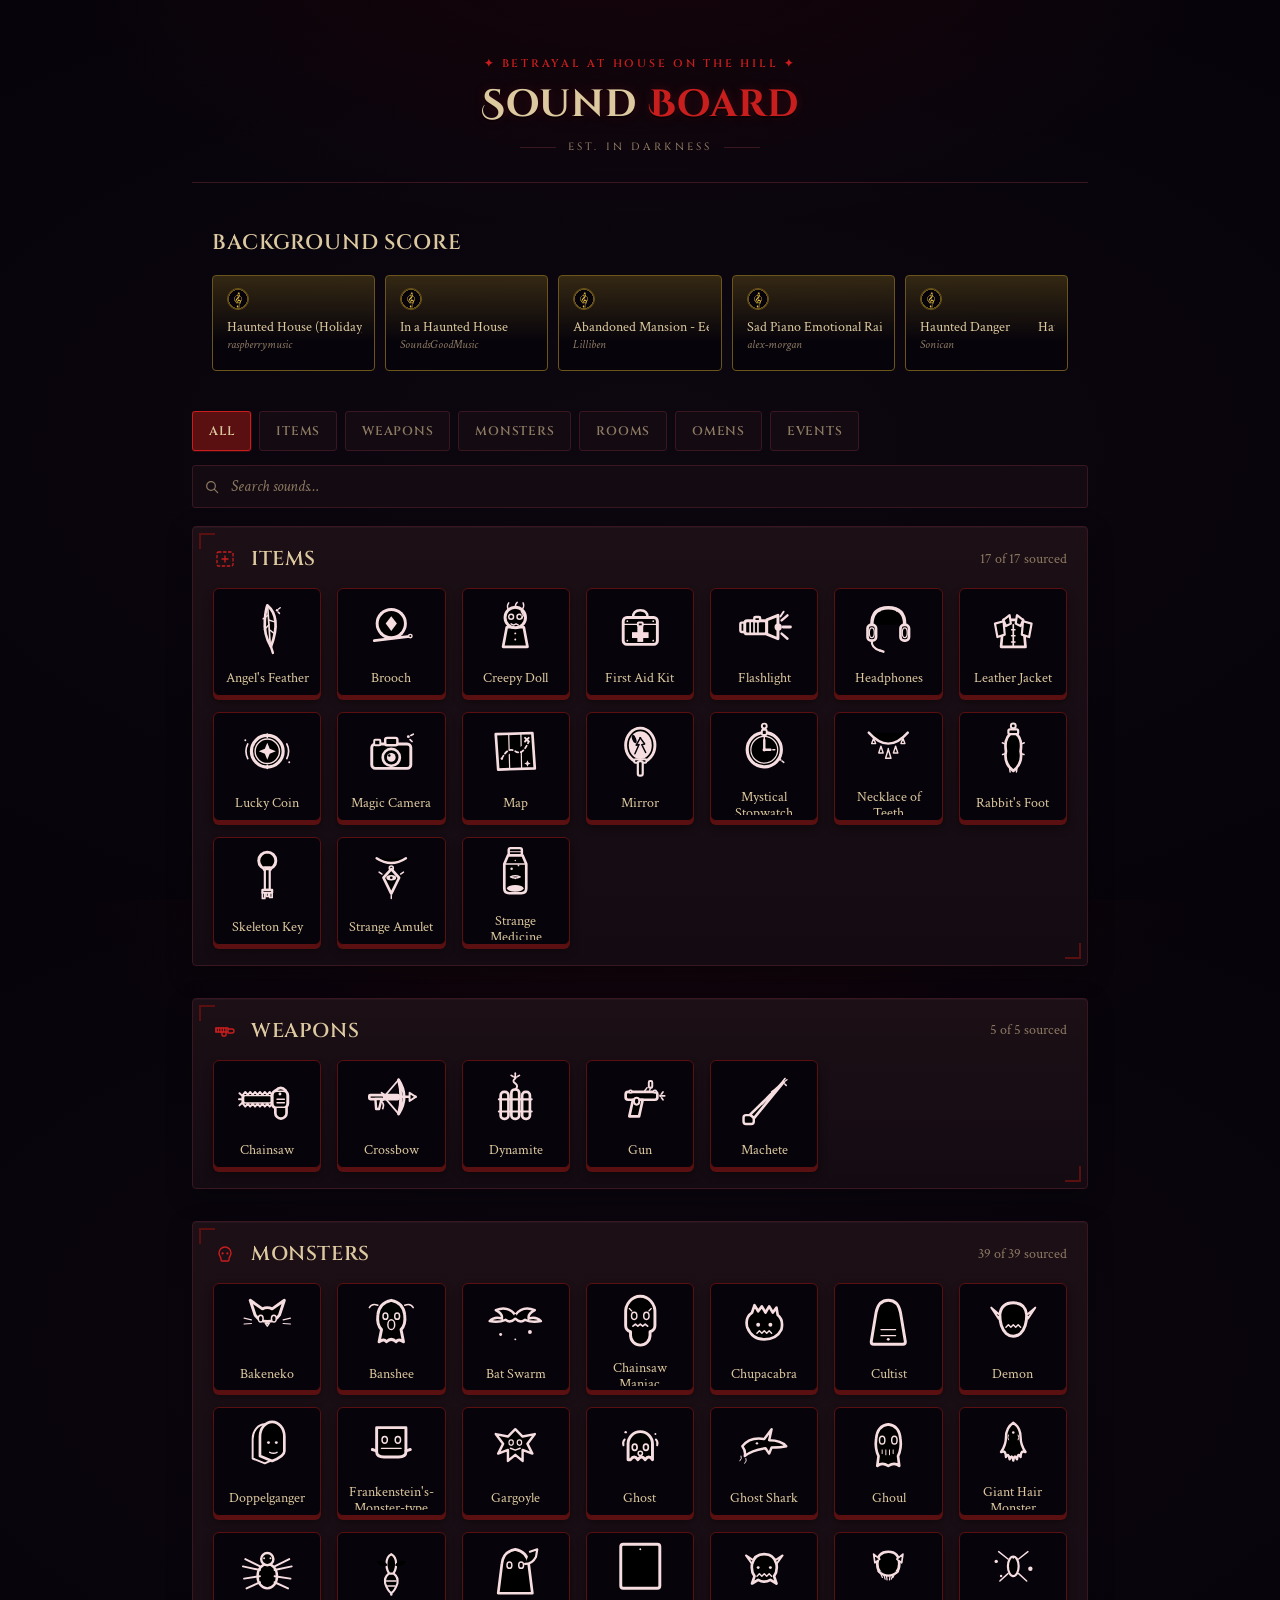
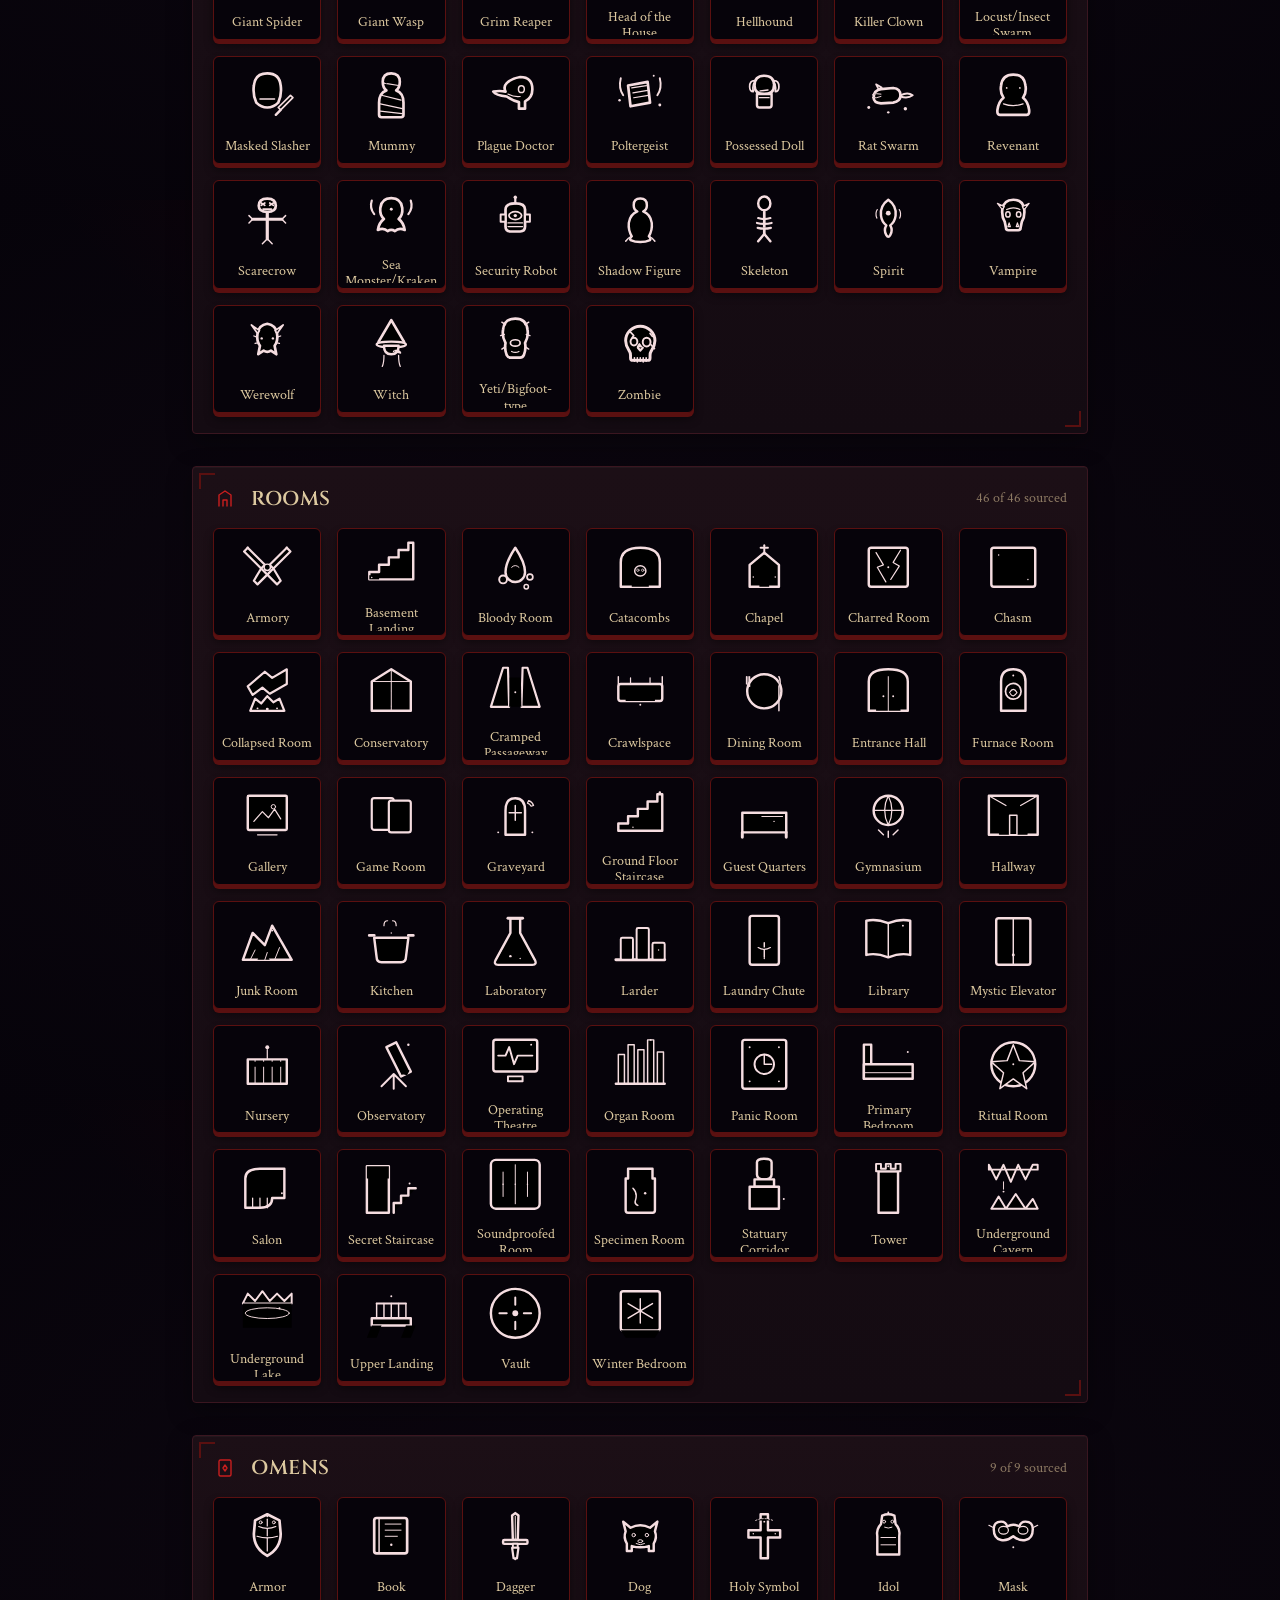
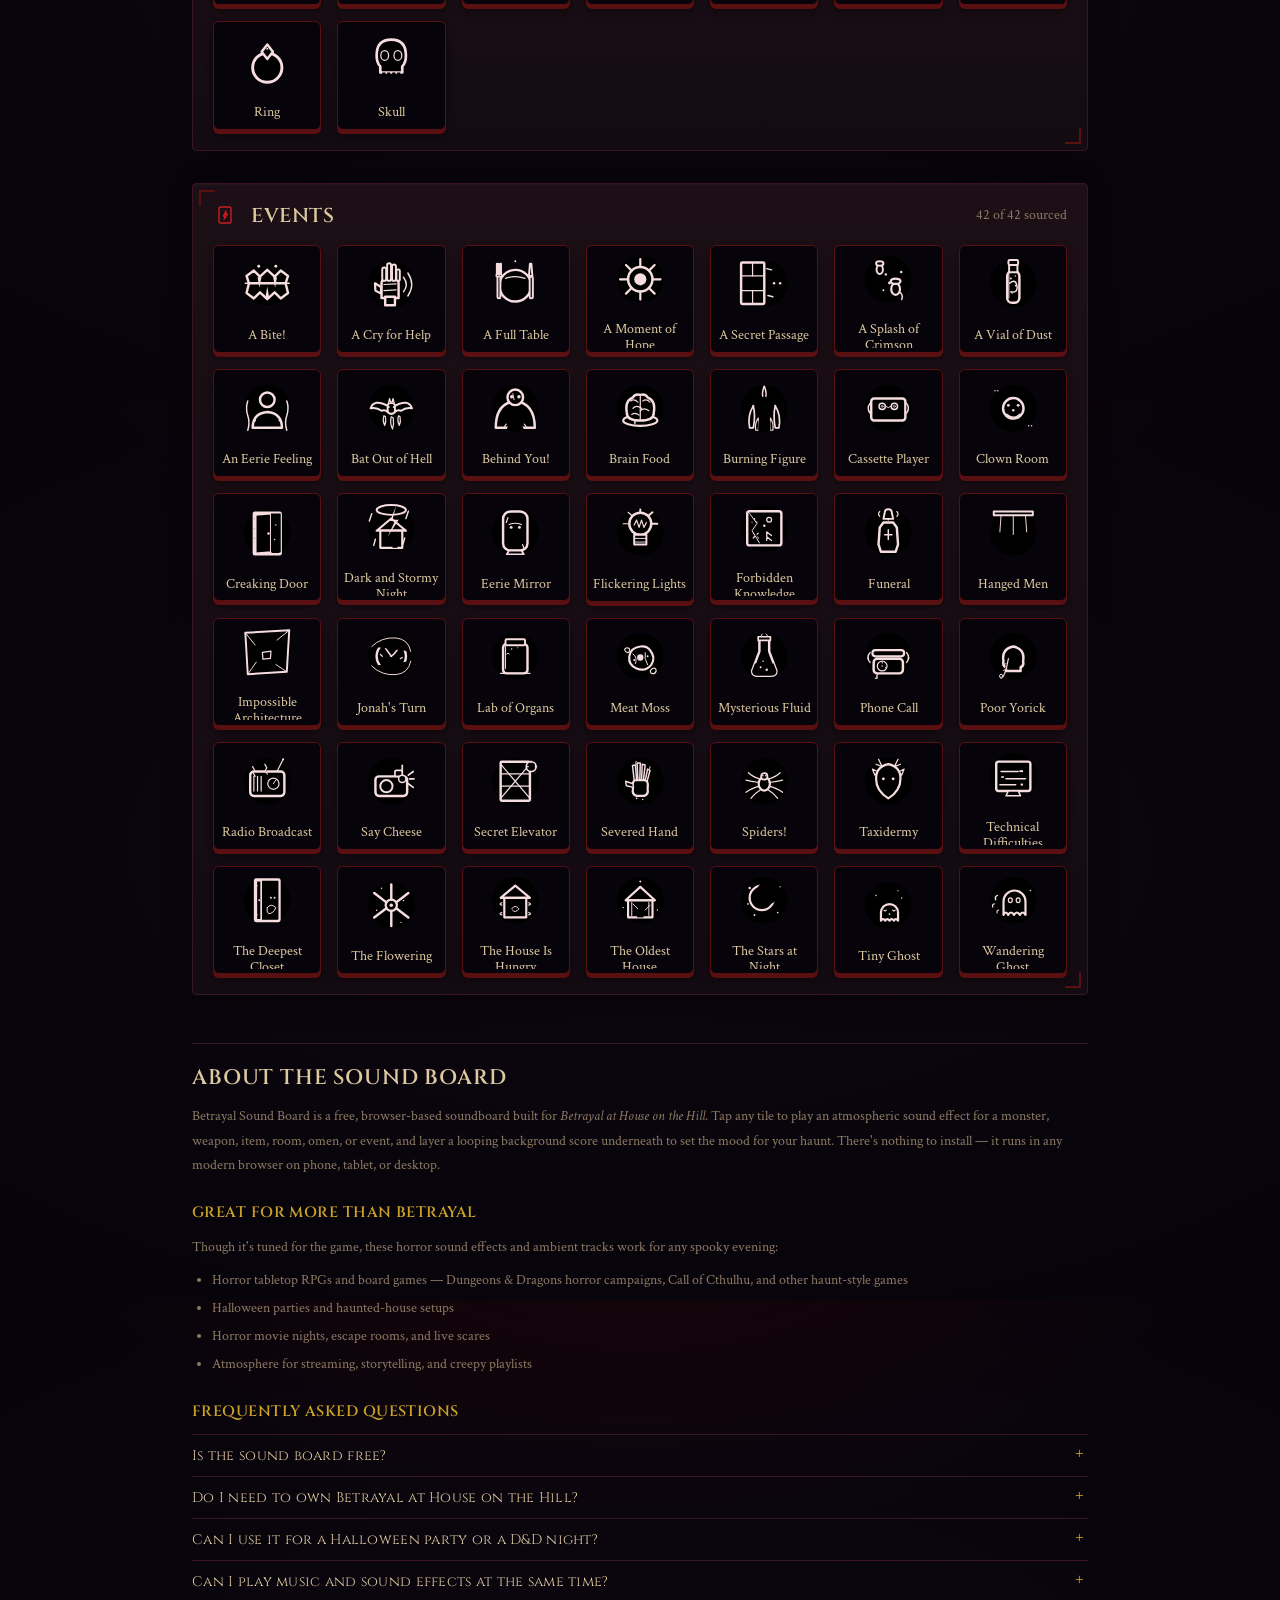
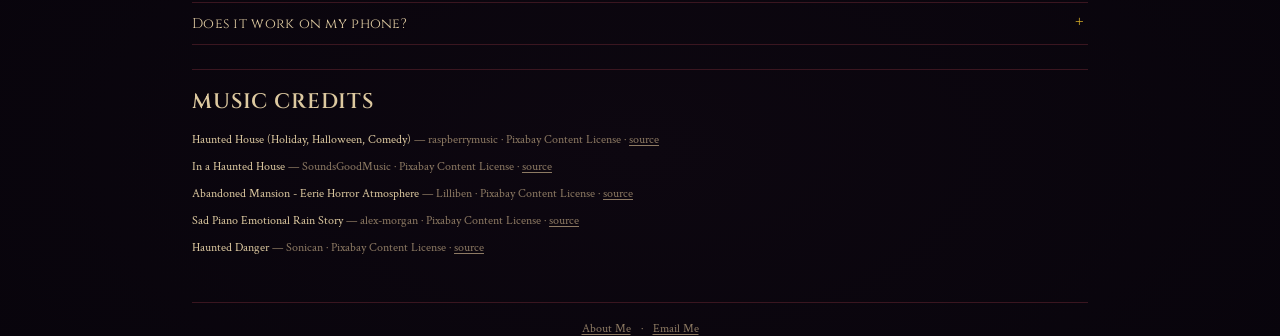
==== commit a7f5328a: "Add footer with About Me and Email Me links Full QA pass across the site found no bugs: all 158 cata" ====
--- a/index.html
+++ b/index.html
@@ -220,6 +220,12 @@
            (adsbygoogle = window.adsbygoogle || []).push({});
       </script>
     </div>
+
+    <footer class="site-footer">
+      <a href="https://csiesheep.com" target="_blank" rel="noopener">About Me</a>
+      <span class="site-footer-sep" aria-hidden="true">·</span>
+      <a href="mailto:csiegoat@gmail.com">Email Me</a>
+    </footer>
   </div>
 
   <svg style="display:none" aria-hidden="true">
--- a/css/style.css
+++ b/css/style.css
@@ -902,6 +902,32 @@
   color: var(--ink);
 }
 
+.site-footer {
+  margin-top: 24px;
+  padding-top: 18px;
+  border-top: 1px solid var(--line);
+  display: flex;
+  justify-content: center;
+  align-items: center;
+  gap: 10px;
+  font-size: 12px;
+}
+
+.site-footer a {
+  color: var(--ink-dim);
+  text-decoration: underline;
+  text-underline-offset: 2px;
+}
+
+.site-footer a:hover,
+.site-footer a:focus-visible {
+  color: var(--gold-bright);
+}
+
+.site-footer-sep {
+  color: var(--ink-dim);
+}
+
 @media (min-width: 640px) {
   .wrap {
     max-width: 760px;
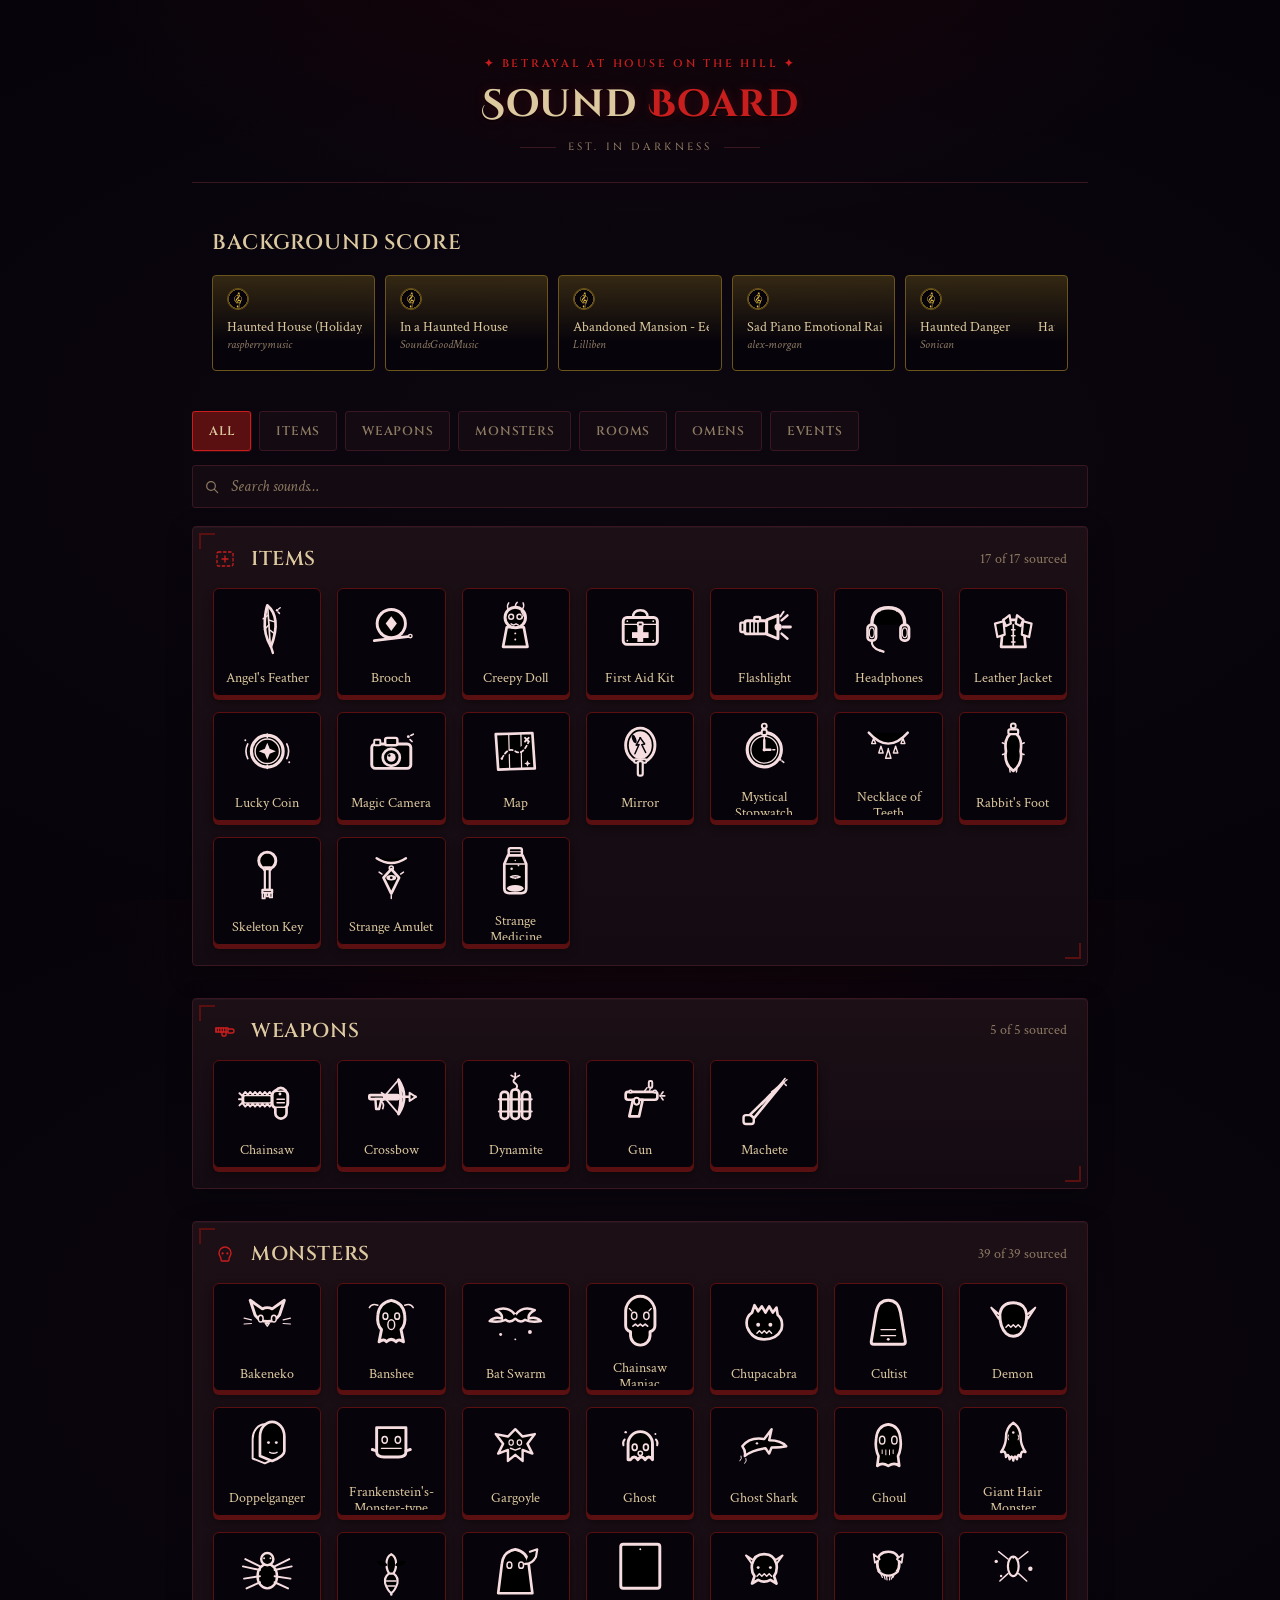
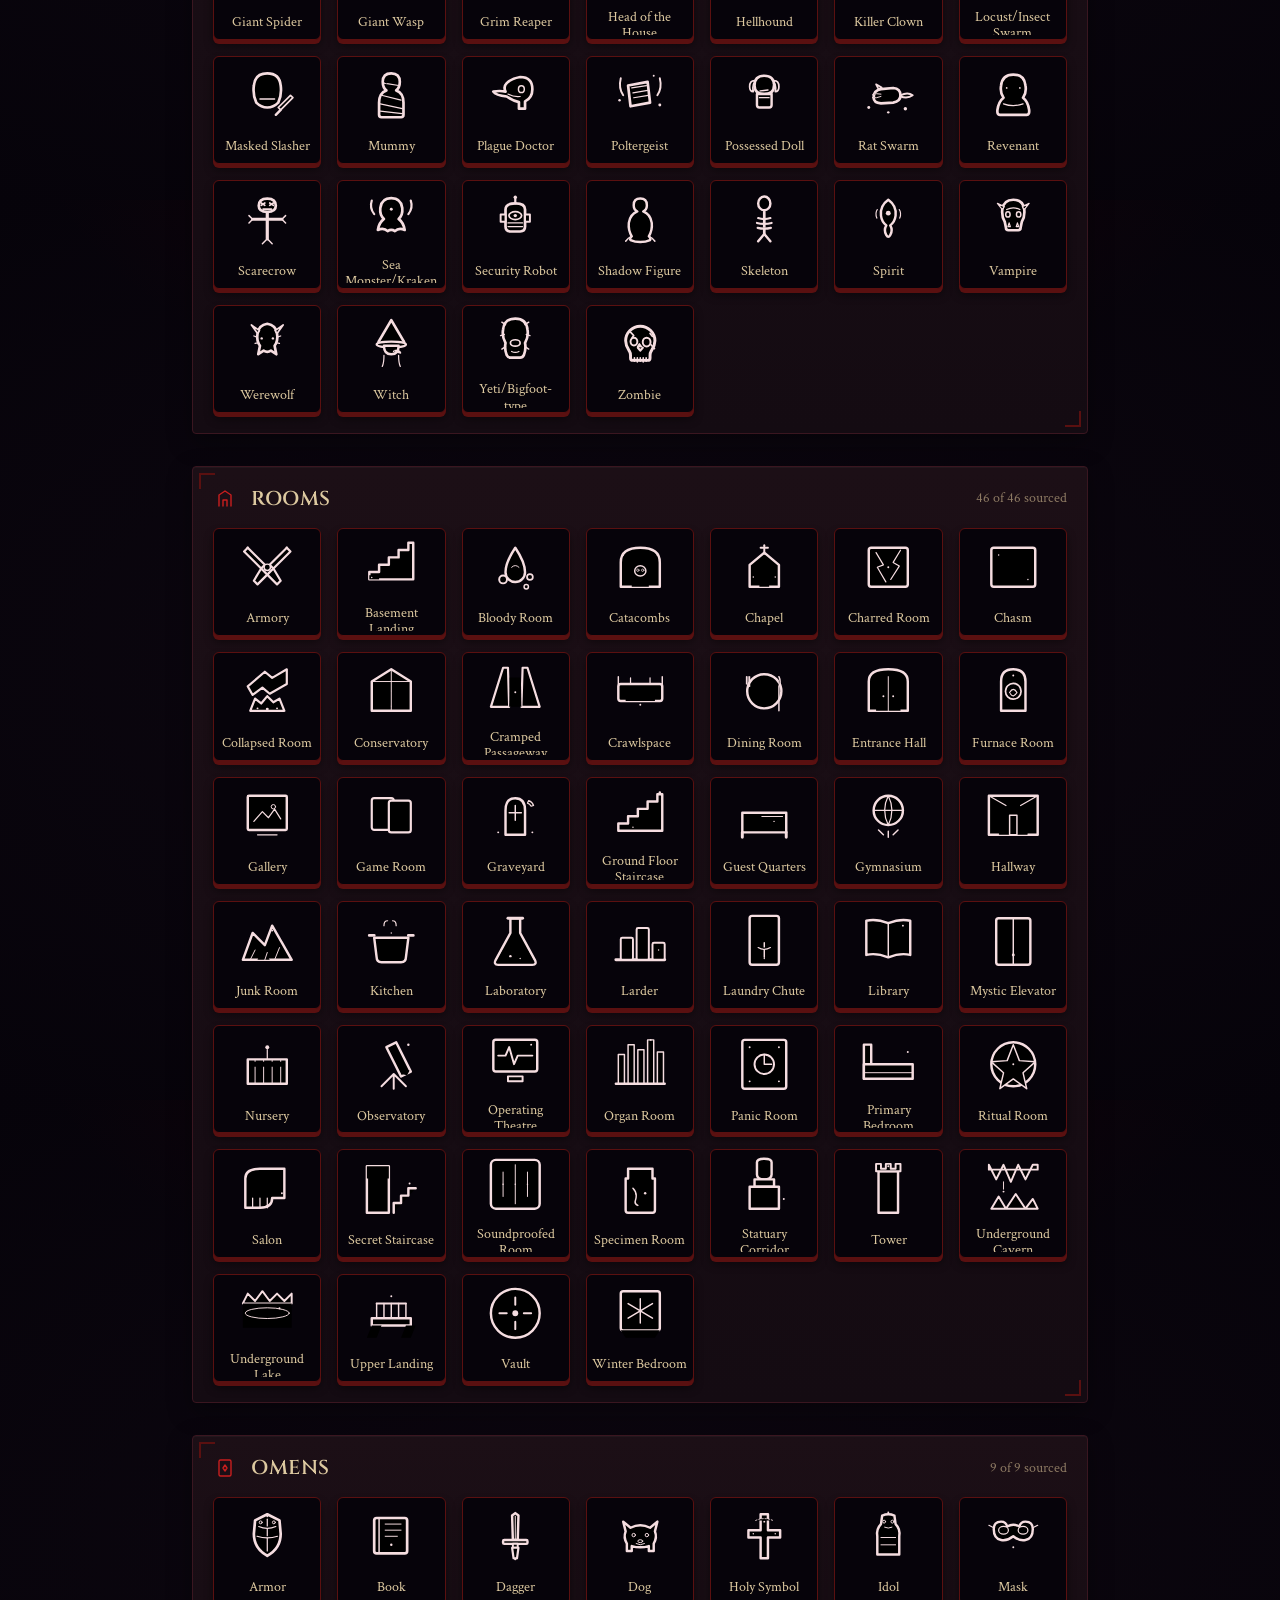
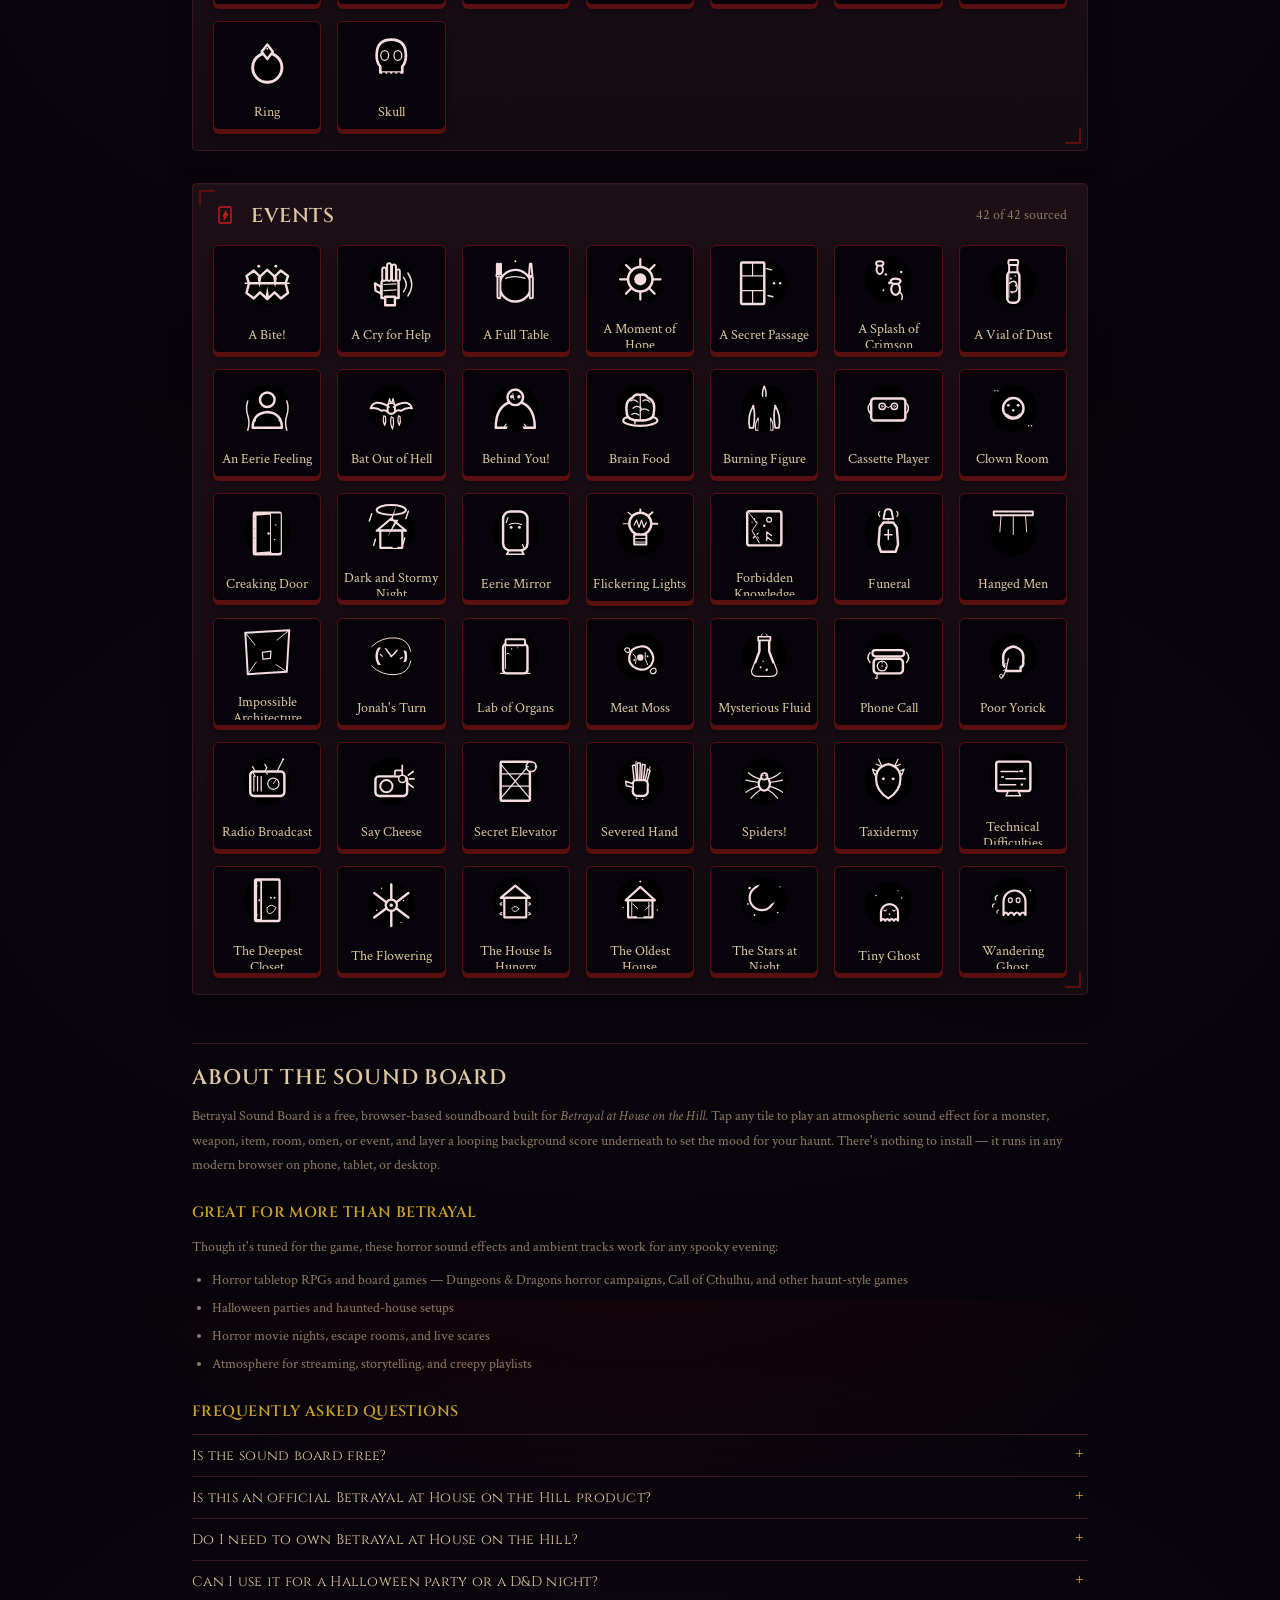
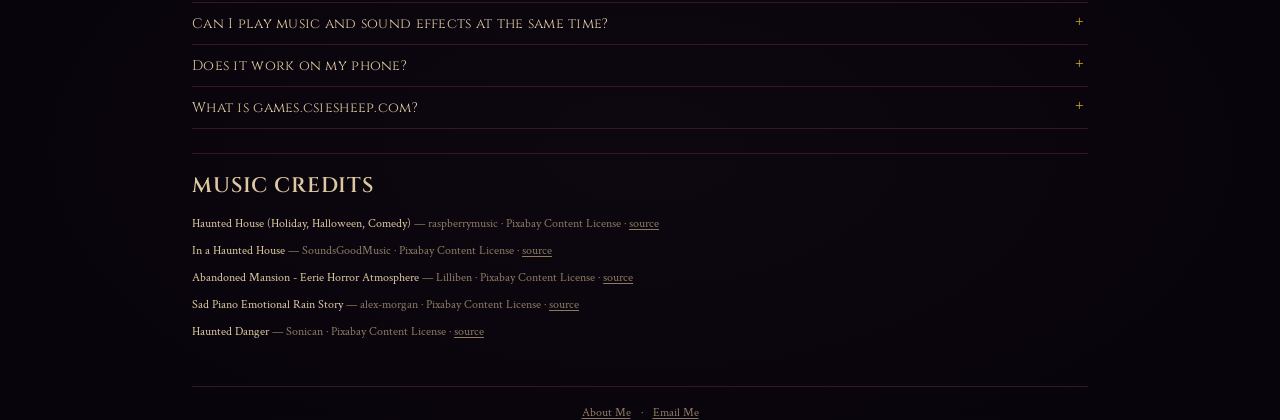
==== commit 8a0a619f: "Add two FAQ entries: official-product disclaimer + games.csiesheep.com link Inserted into the existi" ====
--- a/index.html
+++ b/index.html
@@ -3,6 +3,16 @@
 <head>
   <meta charset="UTF-8">
   <meta name="viewport" content="width=device-width, initial-scale=1.0">
+
+  <!-- Google tag (gtag.js) -->
+  <script async src="https://www.googletagmanager.com/gtag/js?id=G-Q4VS3P3T58"></script>
+  <script>
+    window.dataLayer = window.dataLayer || [];
+    function gtag(){dataLayer.push(arguments);}
+    gtag('js', new Date());
+
+    gtag('config', 'G-Q4VS3P3T58');
+  </script>
   <meta name="google-site-verification" content="H9yxS0g8GT9Xgk5vbxZVVi18vbkw7nSJnt7ozOyUka4" />
 
   <title>Betrayal at House on the Hill Soundboard — Monster, Weapon &amp; Room Sound Effects</title>
@@ -19,8 +29,8 @@
   <meta property="og:title" content="Betrayal at House on the Hill Soundboard">
   <meta property="og:description" content="Atmospheric sound effects and background music for your haunt — monsters, weapons, items, rooms, omens, and events. Free, right in your browser.">
   <meta property="og:url" content="https://games.csiesheep.com/betrayal_sound_board/">
-  <meta property="og:image" content="https://games.csiesheep.com/betrayal_sound_board/og-image.svg">
-  <meta property="og:image:type" content="image/svg+xml">
+  <meta property="og:image" content="https://games.csiesheep.com/betrayal_sound_board/og-image.png">
+  <meta property="og:image:type" content="image/png">
   <meta property="og:image:width" content="1200">
   <meta property="og:image:height" content="630">
   <meta property="og:image:alt" content="Betrayal at House on the Hill Sound Board">
@@ -29,7 +39,7 @@
   <meta name="twitter:card" content="summary_large_image">
   <meta name="twitter:title" content="Betrayal at House on the Hill Soundboard">
   <meta name="twitter:description" content="Atmospheric sound effects and background music for your haunt — monsters, weapons, items, rooms, omens, and events.">
-  <meta name="twitter:image" content="https://games.csiesheep.com/betrayal_sound_board/og-image.svg">
+  <meta name="twitter:image" content="https://games.csiesheep.com/betrayal_sound_board/og-image.png">
 
   <link rel="preconnect" href="https://fonts.googleapis.com">
   <link rel="preconnect" href="https://fonts.gstatic.com" crossorigin>
@@ -179,6 +189,12 @@
             required. Just open the page and play.</p>
         </details>
         <details>
+          <summary>Is this an official Betrayal at House on the Hill product?</summary>
+          <p>No. This is an unofficial fan project, not affiliated with or
+            endorsed by Hasbro / Avalon Hill. Betrayal at House on the Hill is
+            a trademark of Hasbro, Inc.</p>
+        </details>
+        <details>
           <summary>Do I need to own Betrayal at House on the Hill?</summary>
           <p>No. It's organized around the game's monsters, rooms, and events,
             but the sounds stand on their own for any horror atmosphere.</p>
@@ -198,6 +214,12 @@
           <p>Yes — the board works in any modern mobile or desktop browser,
             no app needed.</p>
         </details>
+        <details>
+          <summary>What is games.csiesheep.com?</summary>
+          <p>This soundboard is one of several free browser games and tools at
+            <a href="https://games.csiesheep.com/">games.csiesheep.com</a>, a
+            small hub of hobby projects.</p>
+        </details>
       </div>
     </section>
 
--- a/css/style.css
+++ b/css/style.css
@@ -867,6 +867,17 @@
   margin: 8px 0 0;
 }
 
+.faq details p a {
+  color: var(--ink-dim);
+  text-decoration: underline;
+  text-underline-offset: 2px;
+}
+
+.faq details p a:hover,
+.faq details p a:focus-visible {
+  color: var(--gold-bright);
+}
+
 .ad-slot {
   margin: 20px 0;
   overflow: hidden;
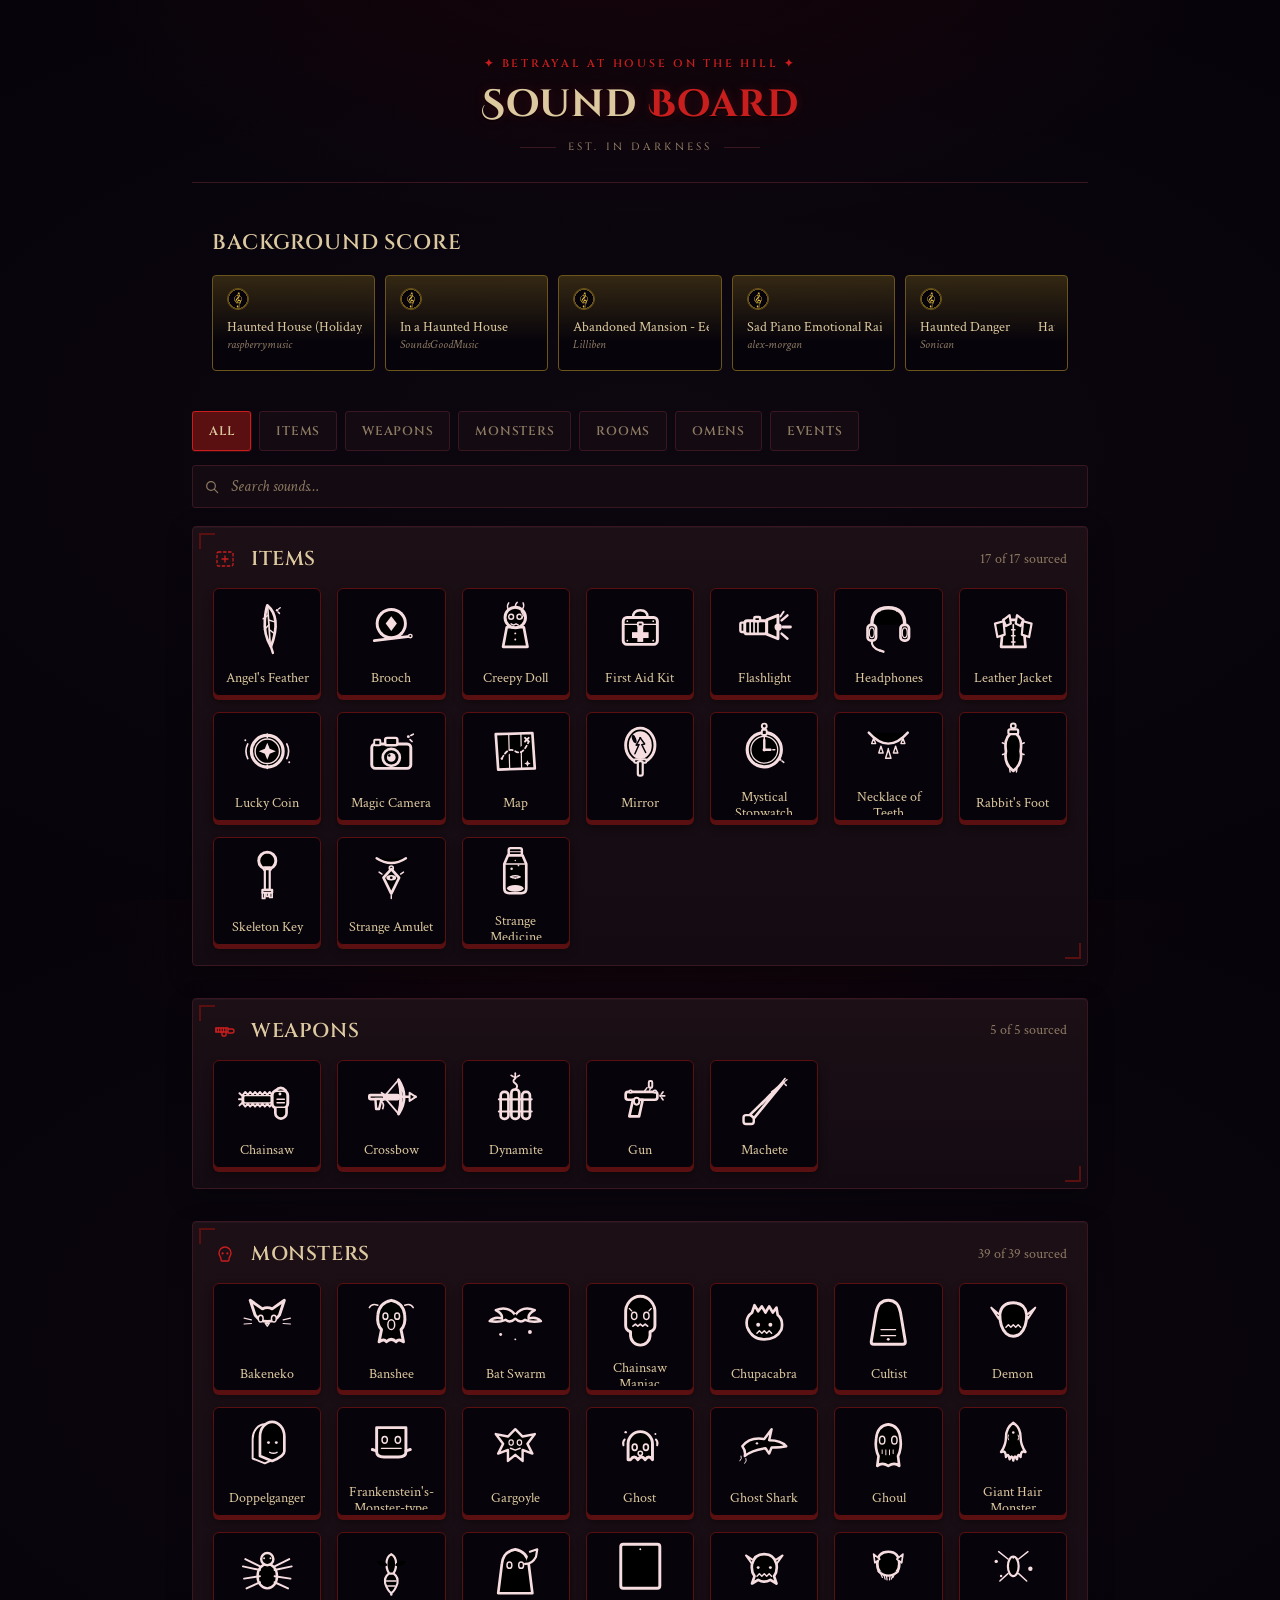
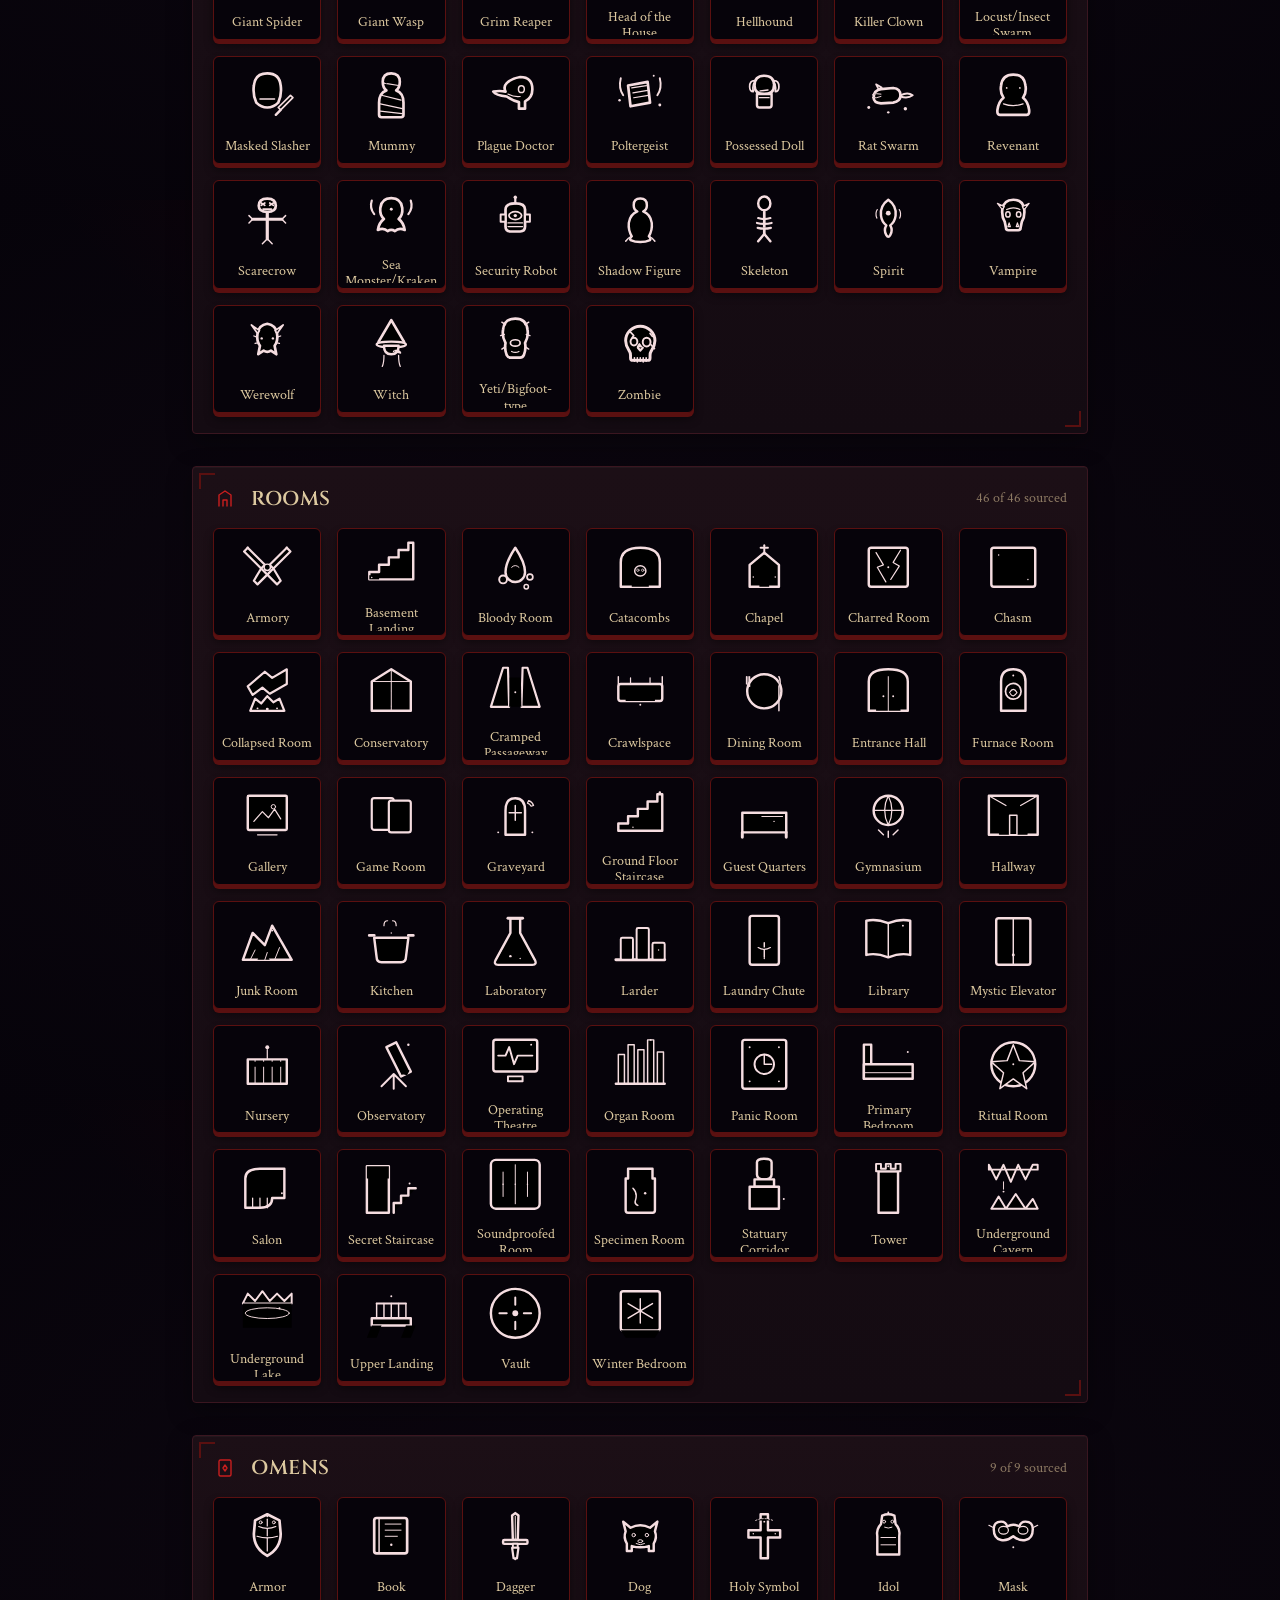
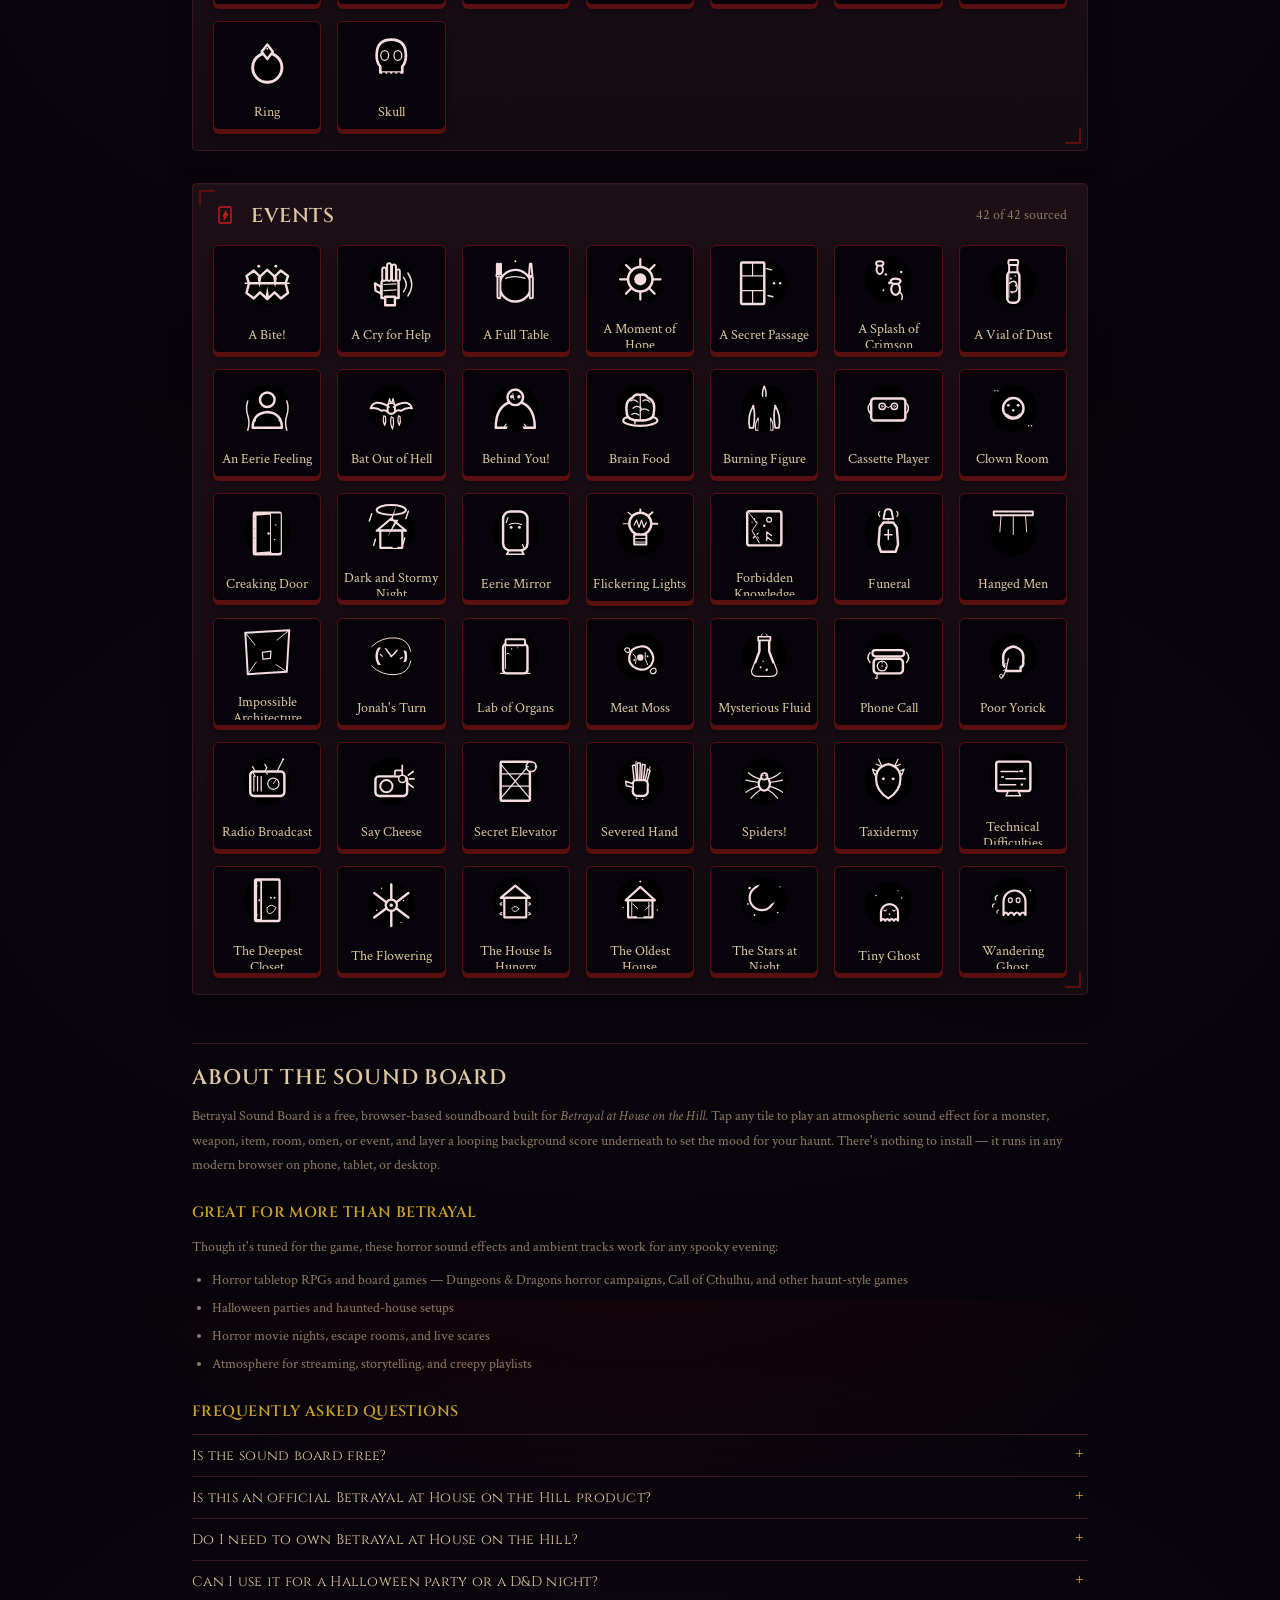
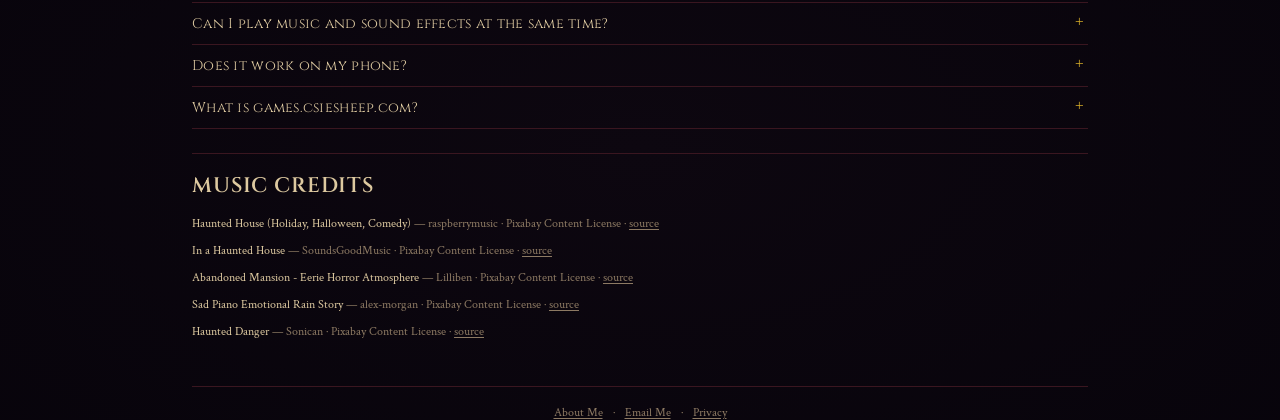
==== commit a63a12a4: "Add privacy policy link to the site footer Links https://csiesheep.com/privacy-policy/ from the exis" ====
--- a/index.html
+++ b/index.html
@@ -85,7 +85,7 @@
   </script>
 
   <!-- Google AdSense -->
-  <script async src="https://pagead2.googlesyndication.com/pagead/js/adsbygoogle.js?client=ca-pub-3643717374169188"
+  <script async src="https://pagead2.googlesyndication.com/pagead/js/adsbygoogle.js?client=ca-pub-1718750784240290"
      crossorigin="anonymous"></script>
 </head>
 <body>
@@ -234,7 +234,7 @@
       <!-- square bottom -->
       <ins class="adsbygoogle"
            style="display:block"
-           data-ad-client="ca-pub-3643717374169188"
+           data-ad-client="ca-pub-1718750784240290"
            data-ad-slot="4929405343"
            data-ad-format="auto"
            data-full-width-responsive="true"></ins>
@@ -247,6 +247,8 @@
       <a href="https://csiesheep.com" target="_blank" rel="noopener">About Me</a>
       <span class="site-footer-sep" aria-hidden="true">·</span>
       <a href="mailto:csiegoat@gmail.com">Email Me</a>
+      <span class="site-footer-sep" aria-hidden="true">·</span>
+      <a href="https://csiesheep.com/privacy-policy/" target="_blank" rel="noopener">Privacy</a>
     </footer>
   </div>
 
